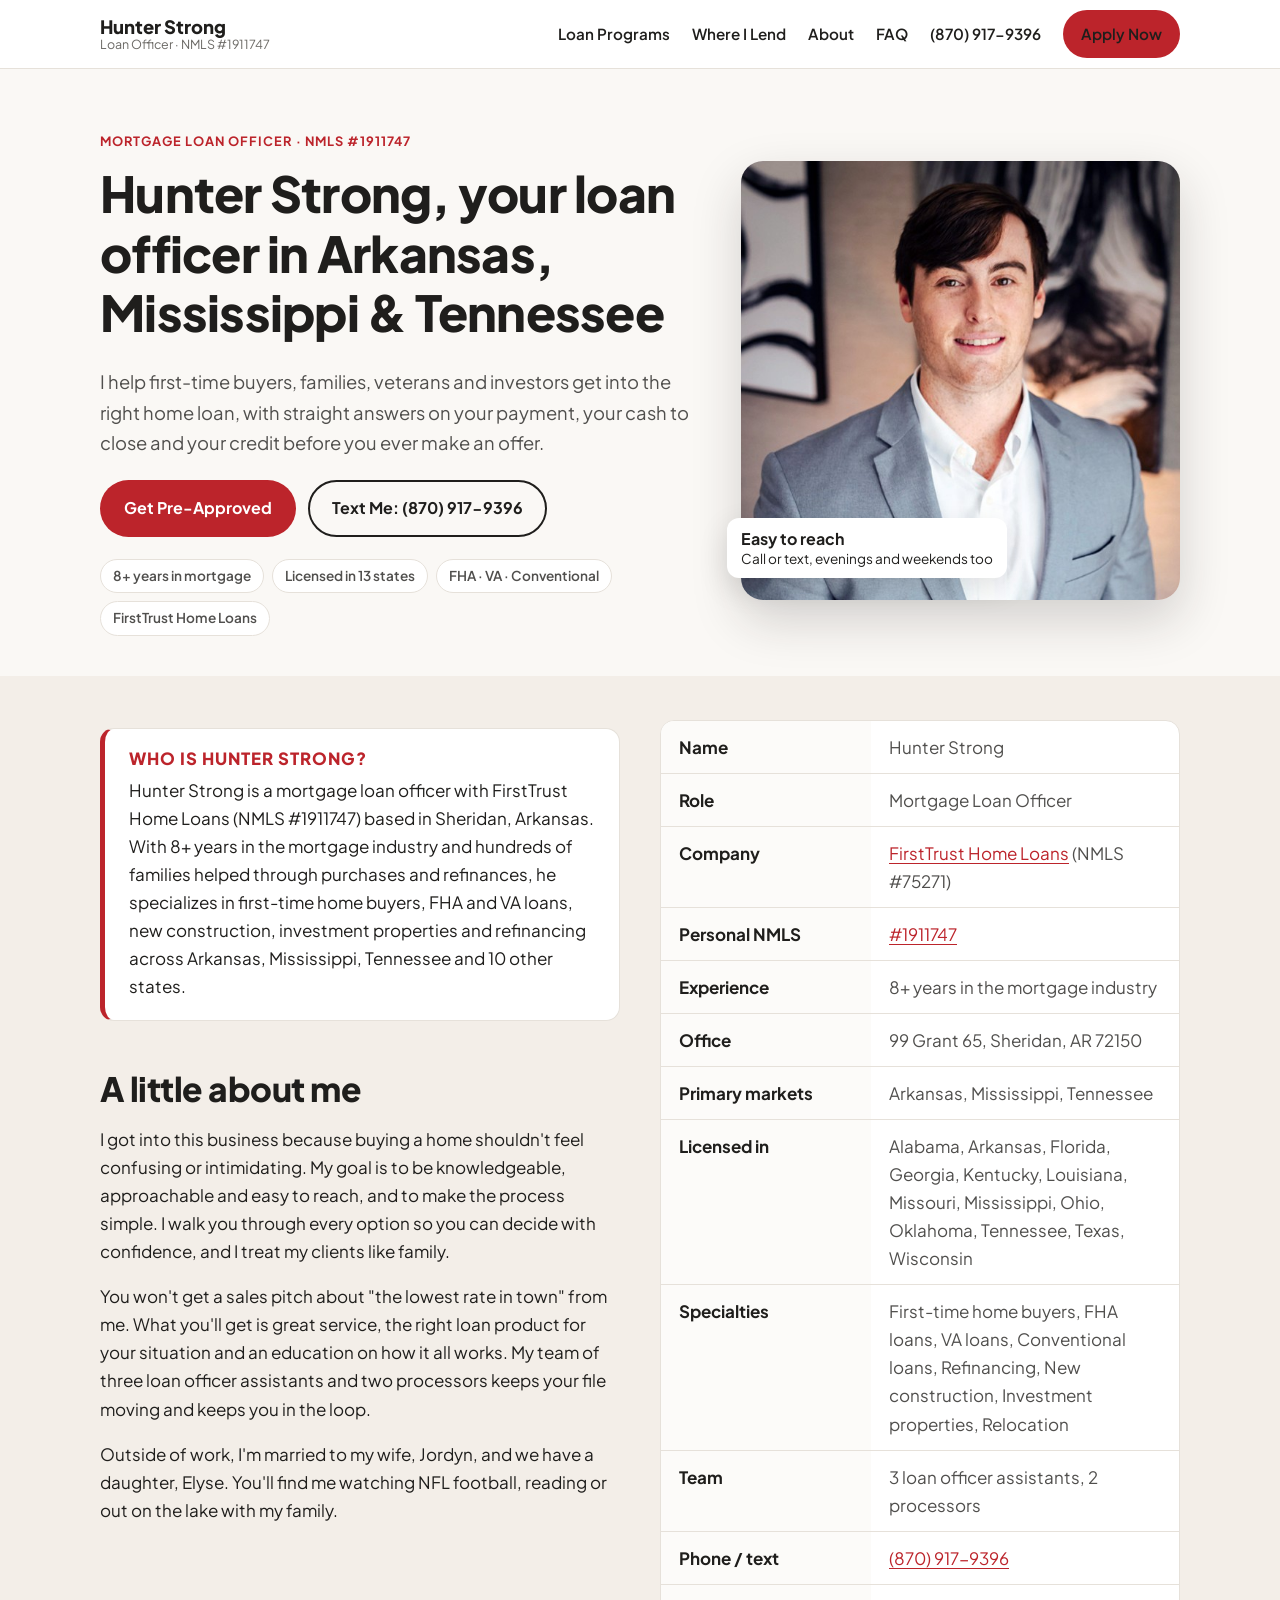
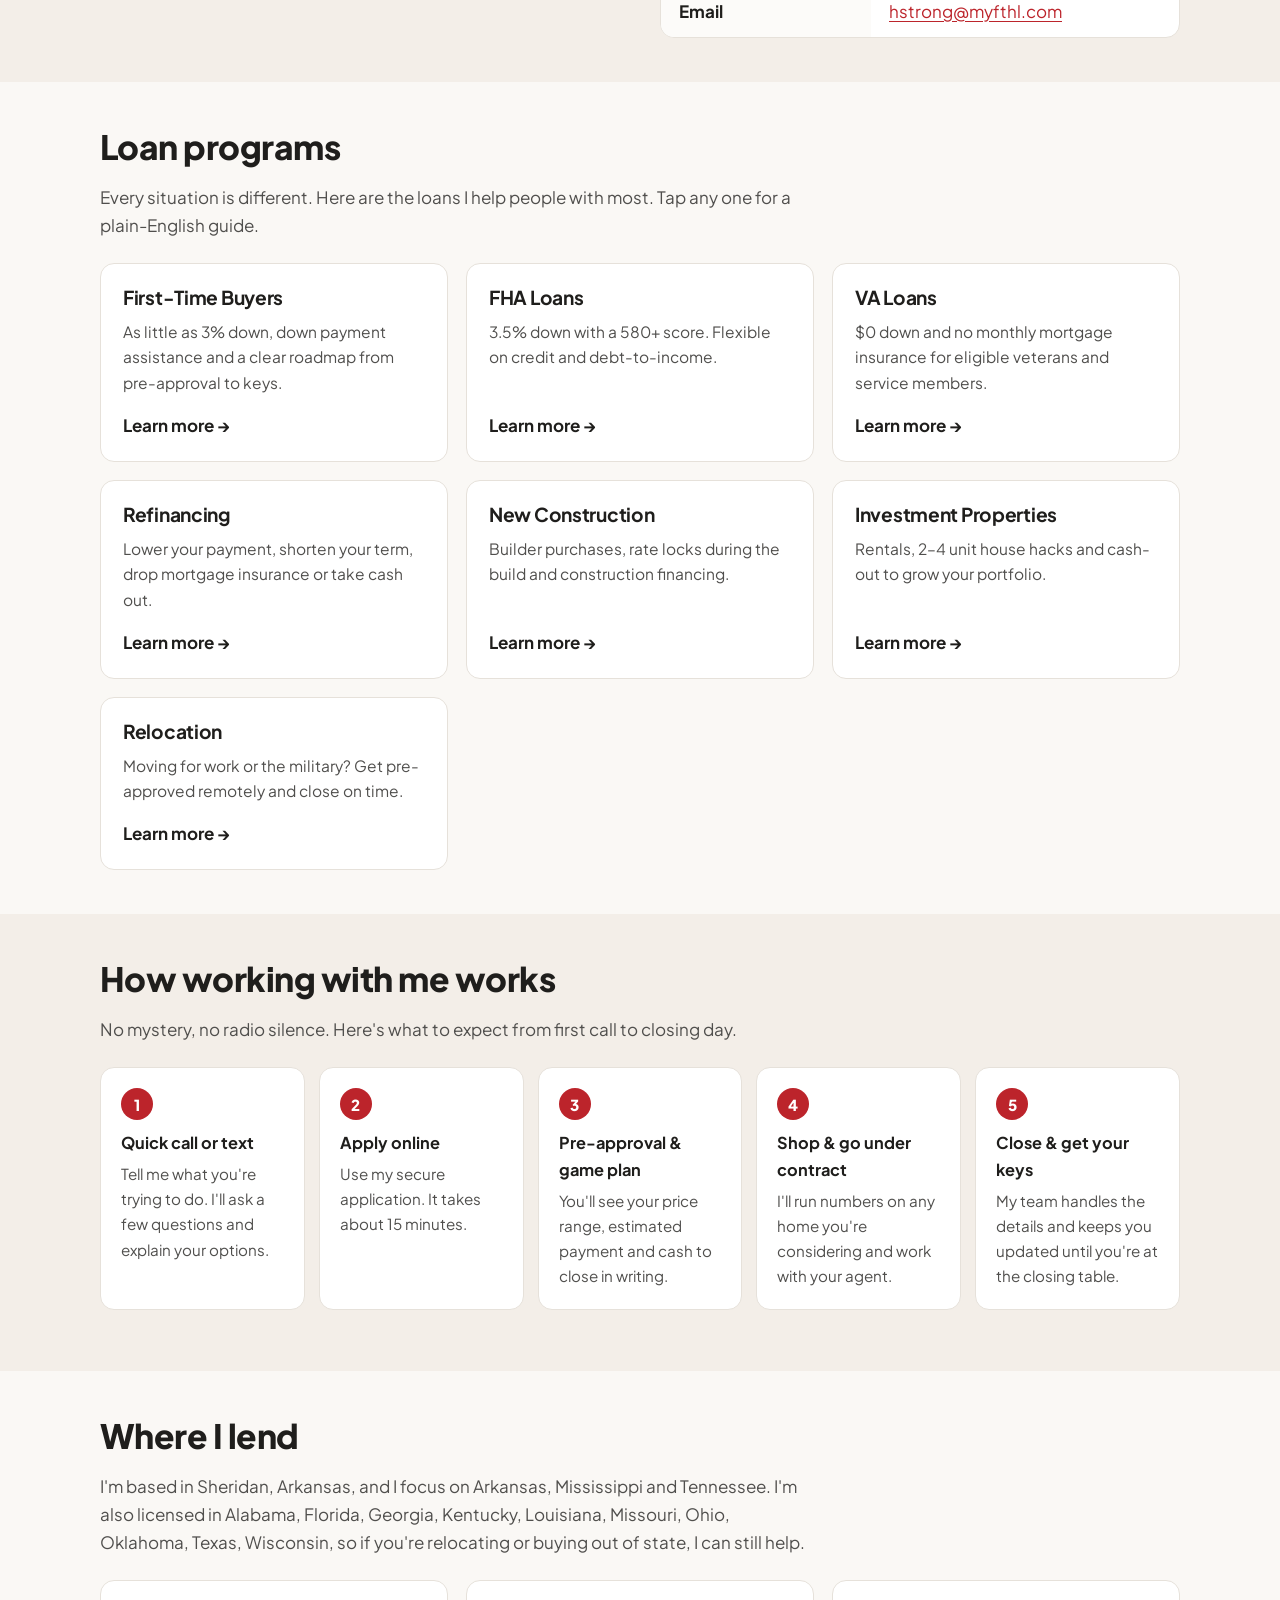
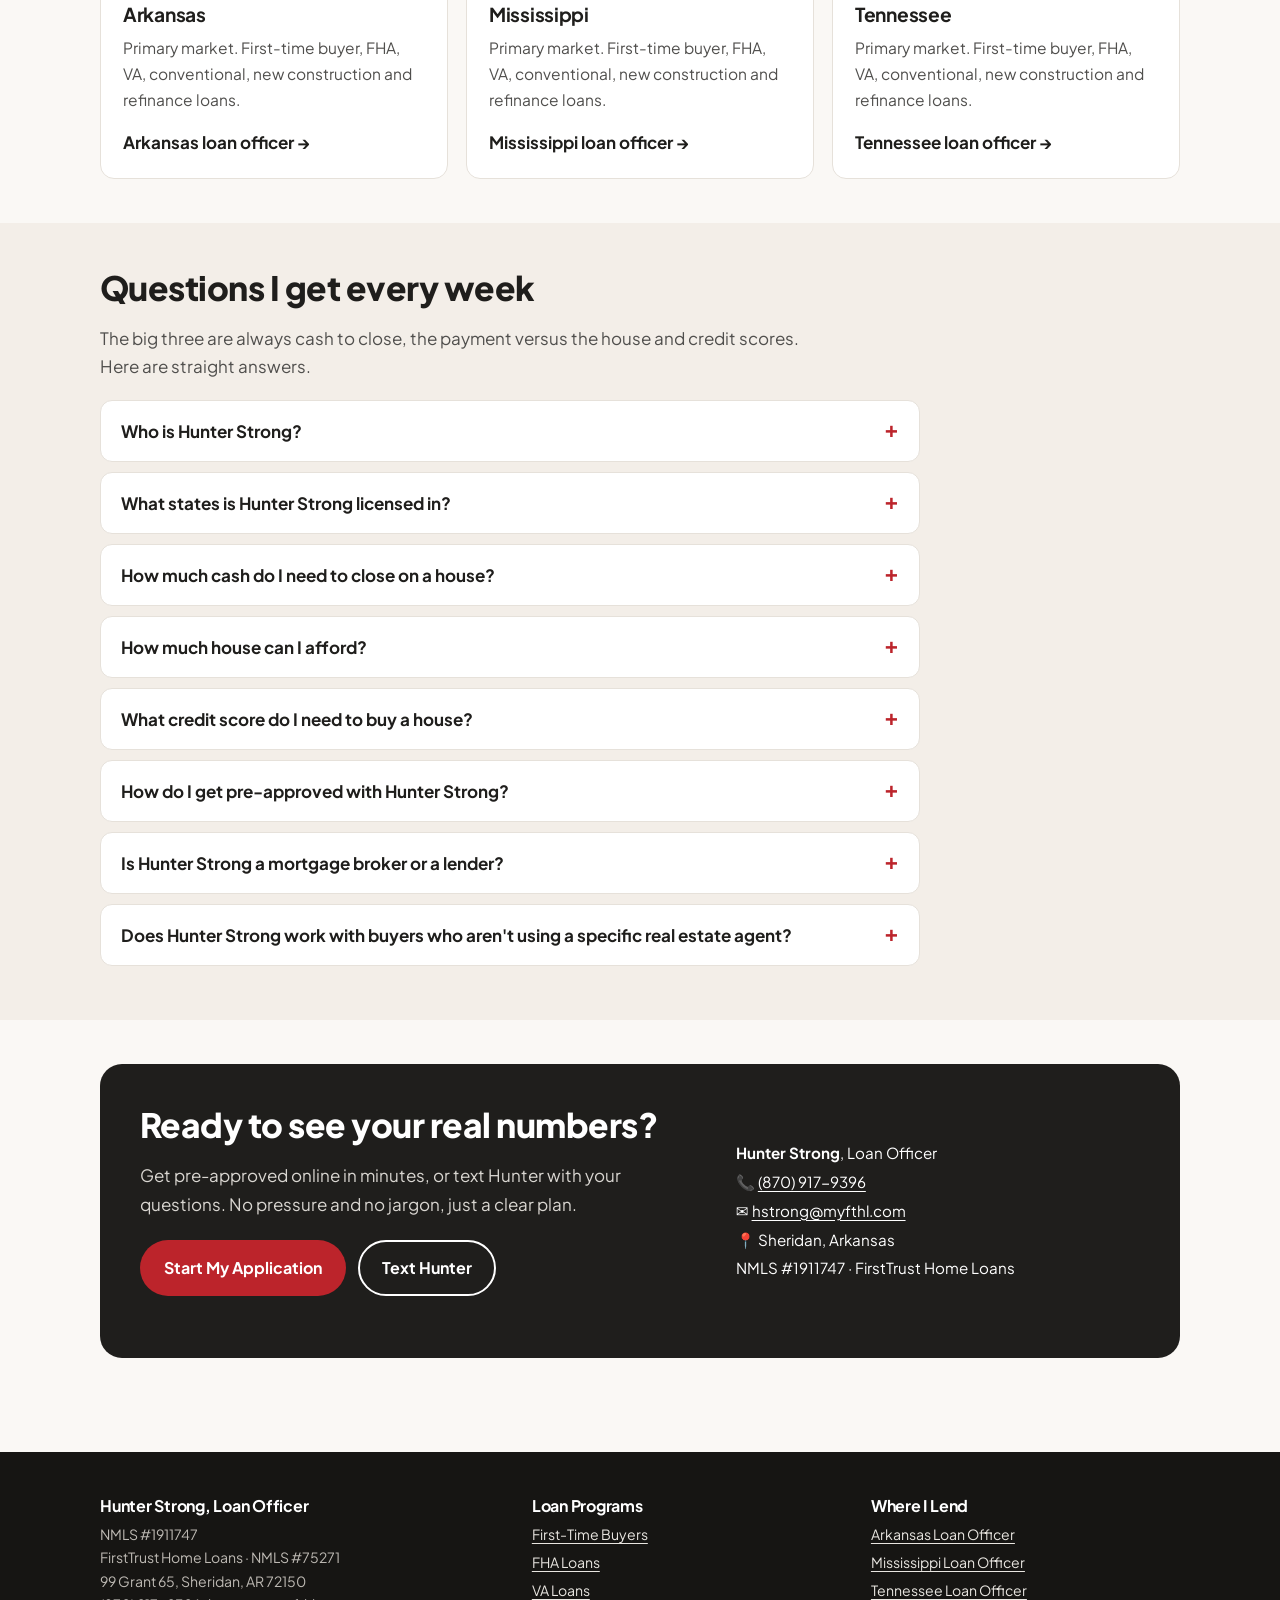
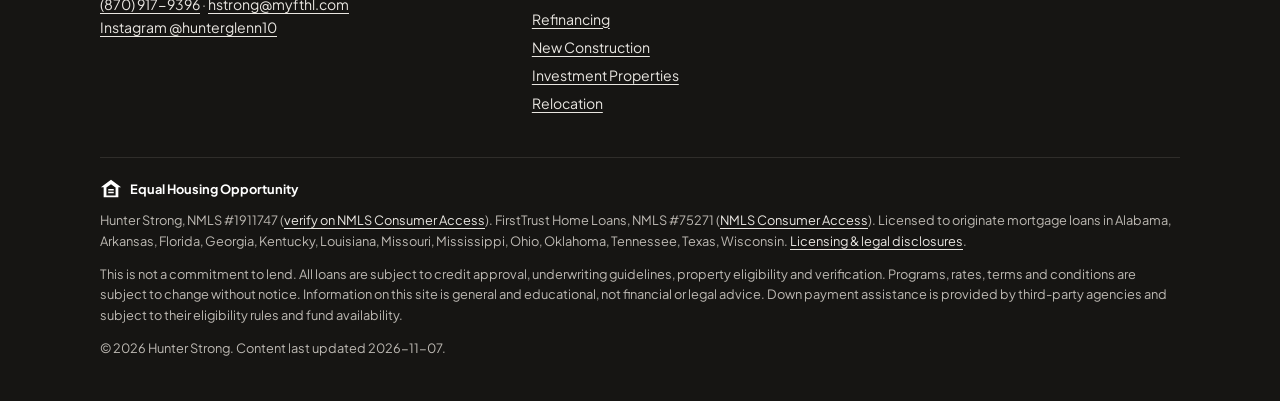
==== index.html @ a0f6f901 "Build AEO-optimized personal site for Hunter Strong Static site with home, 7 loan program pages, 3 s" ====
<!doctype html>
<html lang="en">
<head>
<meta charset="utf-8">
<meta name="viewport" content="width=device-width, initial-scale=1">
<title>Hunter Strong | Loan Officer in Arkansas, Mississippi &amp; Tennessee | NMLS #1911747</title>
<meta name="description" content="Hunter Strong is a mortgage loan officer with FirstTrust Home Loans (NMLS #1911747) helping first-time buyers, veterans and homeowners in Arkansas, Mississippi, Tennessee and 10 more states with FHA, VA, conventional, new construction and refinance loans.">
<link rel="canonical" href="https://www.hunterstrongloans.com/">
<meta name="robots" content="index, follow, max-image-preview:large, max-snippet:-1">
<meta name="author" content="Hunter Strong">
<meta property="og:type" content="profile">
<meta property="og:title" content="Hunter Strong | Loan Officer in Arkansas, Mississippi &amp; Tennessee | NMLS #1911747">
<meta property="og:description" content="Hunter Strong is a mortgage loan officer with FirstTrust Home Loans (NMLS #1911747) helping first-time buyers, veterans and homeowners in Arkansas, Mississippi, Tennessee and 10 more states with FHA, VA, conventional, new construction and refinance loans.">
<meta property="og:url" content="https://www.hunterstrongloans.com/">
<meta property="og:image" content="https://www.hunterstrongloans.com/assets/hunter-strong.jpg">
<meta property="og:site_name" content="Hunter Strong, Loan Officer">
<meta property="profile:first_name" content="Hunter">
<meta property="profile:last_name" content="Strong">
<meta name="twitter:card" content="summary">
<meta name="theme-color" content="#bc242b">
<link rel="icon" href="/assets/favicon.svg" type="image/svg+xml">
<link rel="preconnect" href="https://fonts.googleapis.com">
<link rel="preconnect" href="https://fonts.gstatic.com" crossorigin>
<link href="https://fonts.googleapis.com/css2?family=Plus+Jakarta+Sans:wght@400;600;700;800&display=swap" rel="stylesheet">
<link rel="stylesheet" href="/assets/styles.css">
<link rel="alternate" type="text/plain" href="/llms.txt" title="LLM summary">
<script type="application/ld+json">
{
 "@context": "https://schema.org",
 "@graph": [
  {
   "@type": "WebSite",
   "@id": "https://www.hunterstrongloans.com/#website",
   "url": "https://www.hunterstrongloans.com/",
   "name": "Hunter Strong, Loan Officer | FirstTrust Home Loans",
   "inLanguage": "en-US",
   "publisher": {
    "@id": "https://www.hunterstrongloans.com/#person"
   },
   "about": {
    "@id": "https://www.hunterstrongloans.com/#person"
   }
  },
  {
   "@type": "Person",
   "@id": "https://www.hunterstrongloans.com/#person",
   "name": "Hunter Strong",
   "givenName": "Hunter",
   "familyName": "Strong",
   "jobTitle": "Mortgage Loan Officer",
   "description": "Mortgage loan officer with FirstTrust Home Loans (NMLS #1911747) with 8+ years of experience, licensed in 13 states and focused on Arkansas, Mississippi and Tennessee.",
   "url": "https://www.hunterstrongloans.com/",
   "image": "https://www.hunterstrongloans.com/assets/hunter-strong.jpg",
   "email": "mailto:hstrong@myfthl.com",
   "telephone": "+18709179396",
   "address": {
    "@type": "PostalAddress",
    "streetAddress": "99 Grant 65",
    "addressLocality": "Sheridan",
    "addressRegion": "AR",
    "postalCode": "72150",
    "addressCountry": "US"
   },
   "worksFor": {
    "@id": "https://www.firsttrusthomeloans.com/#organization"
   },
   "identifier": {
    "@type": "PropertyValue",
    "propertyID": "NMLS",
    "value": "1911747"
   },
   "hasCredential": {
    "@type": "EducationalOccupationalCredential",
    "name": "Mortgage Loan Originator License",
    "credentialCategory": "license",
    "identifier": "NMLS #1911747",
    "recognizedBy": {
     "@type": "Organization",
     "name": "Nationwide Multistate Licensing System (NMLS)",
     "url": "https://www.nmlsconsumeraccess.org/"
    },
    "url": "https://www.nmlsconsumeraccess.org/EntityDetails.aspx/INDIVIDUAL/1911747"
   },
   "hasOccupation": {
    "@type": "Occupation",
    "name": "Mortgage Loan Officer",
    "occupationLocation": [
     {
      "@type": "State",
      "name": "Alabama"
     },
     {
      "@type": "State",
      "name": "Arkansas"
     },
     {
      "@type": "State",
      "name": "Florida"
     },
     {
      "@type": "State",
      "name": "Georgia"
     },
     {
      "@type": "State",
      "name": "Kentucky"
     },
     {
      "@type": "State",
      "name": "Louisiana"
     },
     {
      "@type": "State",
      "name": "Missouri"
     },
     {
      "@type": "State",
      "name": "Mississippi"
     },
     {
      "@type": "State",
      "name": "Ohio"
     },
     {
      "@type": "State",
      "name": "Oklahoma"
     },
     {
      "@type": "State",
      "name": "Tennessee"
     },
     {
      "@type": "State",
      "name": "Texas"
     },
     {
      "@type": "State",
      "name": "Wisconsin"
     }
    ],
    "skills": "First-time home buyers, FHA loans, VA loans, Conventional loans, Refinancing, New construction, Investment properties, Relocation"
   },
   "knowsAbout": [
    "First-time home buyers",
    "FHA loans",
    "VA loans",
    "Conventional loans",
    "Refinancing",
    "New construction",
    "Investment properties",
    "Relocation",
    "Down payment assistance",
    "Mortgage pre-approval",
    "Cash to close",
    "Credit score improvement",
    "VA IRRRL",
    "FHA streamline refinance",
    "Cash-out refinance"
   ],
   "areaServed": [
    {
     "@type": "State",
     "name": "Alabama",
     "containedInPlace": {
      "@type": "Country",
      "name": "United States"
     }
    },
    {
     "@type": "State",
     "name": "Arkansas",
     "containedInPlace": {
      "@type": "Country",
      "name": "United States"
     }
    },
    {
     "@type": "State",
     "name": "Florida",
     "containedInPlace": {
      "@type": "Country",
      "name": "United States"
     }
    },
    {
     "@type": "State",
     "name": "Georgia",
     "containedInPlace": {
      "@type": "Country",
      "name": "United States"
     }
    },
    {
     "@type": "State",
     "name": "Kentucky",
     "containedInPlace": {
      "@type": "Country",
      "name": "United States"
     }
    },
    {
     "@type": "State",
     "name": "Louisiana",
     "containedInPlace": {
      "@type": "Country",
      "name": "United States"
     }
    },
    {
     "@type": "State",
     "name": "Missouri",
     "containedInPlace": {
      "@type": "Country",
      "name": "United States"
     }
    },
    {
     "@type": "State",
     "name": "Mississippi",
     "containedInPlace": {
      "@type": "Country",
      "name": "United States"
     }
    },
    {
     "@type": "State",
     "name": "Ohio",
     "containedInPlace": {
      "@type": "Country",
      "name": "United States"
     }
    },
    {
     "@type": "State",
     "name": "Oklahoma",
     "containedInPlace": {
      "@type": "Country",
      "name": "United States"
     }
    },
    {
     "@type": "State",
     "name": "Tennessee",
     "containedInPlace": {
      "@type": "Country",
      "name": "United States"
     }
    },
    {
     "@type": "State",
     "name": "Texas",
     "containedInPlace": {
      "@type": "Country",
      "name": "United States"
     }
    },
    {
     "@type": "State",
     "name": "Wisconsin",
     "containedInPlace": {
      "@type": "Country",
      "name": "United States"
     }
    }
   ],
   "sameAs": [
    "https://www.firsttrusthomeloans.com/hstrong/",
    "https://www.instagram.com/hunterglenn10/",
    "https://www.nmlsconsumeraccess.org/EntityDetails.aspx/INDIVIDUAL/1911747"
   ]
  },
  {
   "@type": [
    "FinancialService",
    "LocalBusiness"
   ],
   "@id": "https://www.hunterstrongloans.com/#business",
   "name": "Hunter Strong – Loan Officer, FirstTrust Home Loans",
   "description": "Home loans with Hunter Strong, NMLS #1911747: first-time buyer, FHA, VA, conventional, new construction, investment property and refinance loans in Arkansas, Mississippi, Tennessee and 10 more states.",
   "url": "https://www.hunterstrongloans.com/",
   "image": "https://www.hunterstrongloans.com/assets/hunter-strong.jpg",
   "telephone": "+18709179396",
   "email": "hstrong@myfthl.com",
   "address": {
    "@type": "PostalAddress",
    "streetAddress": "99 Grant 65",
    "addressLocality": "Sheridan",
    "addressRegion": "AR",
    "postalCode": "72150",
    "addressCountry": "US"
   },
   "founder": {
    "@id": "https://www.hunterstrongloans.com/#person"
   },
   "employee": {
    "@id": "https://www.hunterstrongloans.com/#person"
   },
   "parentOrganization": {
    "@id": "https://www.firsttrusthomeloans.com/#organization"
   },
   "areaServed": [
    {
     "@type": "State",
     "name": "Alabama",
     "containedInPlace": {
      "@type": "Country",
      "name": "United States"
     }
    },
    {
     "@type": "State",
     "name": "Arkansas",
     "containedInPlace": {
      "@type": "Country",
      "name": "United States"
     }
    },
    {
     "@type": "State",
     "name": "Florida",
     "containedInPlace": {
      "@type": "Country",
      "name": "United States"
     }
    },
    {
     "@type": "State",
     "name": "Georgia",
     "containedInPlace": {
      "@type": "Country",
      "name": "United States"
     }
    },
    {
     "@type": "State",
     "name": "Kentucky",
     "containedInPlace": {
      "@type": "Country",
      "name": "United States"
     }
    },
    {
     "@type": "State",
     "name": "Louisiana",
     "containedInPlace": {
      "@type": "Country",
      "name": "United States"
     }
    },
    {
     "@type": "State",
     "name": "Missouri",
     "containedInPlace": {
      "@type": "Country",
      "name": "United States"
     }
    },
    {
     "@type": "State",
     "name": "Mississippi",
     "containedInPlace": {
      "@type": "Country",
      "name": "United States"
     }
    },
    {
     "@type": "State",
     "name": "Ohio",
     "containedInPlace": {
      "@type": "Country",
      "name": "United States"
     }
    },
    {
     "@type": "State",
     "name": "Oklahoma",
     "containedInPlace": {
      "@type": "Country",
      "name": "United States"
     }
    },
    {
     "@type": "State",
     "name": "Tennessee",
     "containedInPlace": {
      "@type": "Country",
      "name": "United States"
     }
    },
    {
     "@type": "State",
     "name": "Texas",
     "containedInPlace": {
      "@type": "Country",
      "name": "United States"
     }
    },
    {
     "@type": "State",
     "name": "Wisconsin",
     "containedInPlace": {
      "@type": "Country",
      "name": "United States"
     }
    }
   ],
   "knowsLanguage": "en",
   "hasOfferCatalog": {
    "@type": "OfferCatalog",
    "name": "Home loan programs",
    "itemListElement": [
     {
      "@type": "Offer",
      "itemOffered": {
       "@type": "Service",
       "name": "First-time home buyer mortgage",
       "url": "https://www.hunterstrongloans.com/first-time-home-buyers/"
      }
     },
     {
      "@type": "Offer",
      "itemOffered": {
       "@type": "Service",
       "name": "FHA loan",
       "url": "https://www.hunterstrongloans.com/fha-loans/"
      }
     },
     {
      "@type": "Offer",
      "itemOffered": {
       "@type": "Service",
       "name": "VA loan",
       "url": "https://www.hunterstrongloans.com/va-loans/"
      }
     },
     {
      "@type": "Offer",
      "itemOffered": {
       "@type": "Service",
       "name": "Mortgage refinance",
       "url": "https://www.hunterstrongloans.com/refinance/"
      }
     },
     {
      "@type": "Offer",
      "itemOffered": {
       "@type": "Service",
       "name": "New construction mortgage",
       "url": "https://www.hunterstrongloans.com/new-construction-loans/"
      }
     },
     {
      "@type": "Offer",
      "itemOffered": {
       "@type": "Service",
       "name": "Investment property mortgage",
       "url": "https://www.hunterstrongloans.com/investment-property-loans/"
      }
     },
     {
      "@type": "Offer",
      "itemOffered": {
       "@type": "Service",
       "name": "Relocation mortgage",
       "url": "https://www.hunterstrongloans.com/relocation/"
      }
     }
    ]
   },
   "sameAs": [
    "https://www.firsttrusthomeloans.com/hstrong/",
    "https://www.instagram.com/hunterglenn10/"
   ]
  },
  {
   "@type": "Organization",
   "@id": "https://www.firsttrusthomeloans.com/#organization",
   "name": "FirstTrust Home Loans",
   "url": "https://www.firsttrusthomeloans.com/",
   "identifier": {
    "@type": "PropertyValue",
    "propertyID": "NMLS",
    "value": "75271"
   },
   "address": {
    "@type": "PostalAddress",
    "streetAddress": "99 Grant 65",
    "addressLocality": "Sheridan",
    "addressRegion": "AR",
    "postalCode": "72150",
    "addressCountry": "US"
   },
   "sameAs": [
    "https://www.nmlsconsumeraccess.org/EntityDetails.aspx/COMPANY/75271",
    "https://www.facebook.com/FirstTrustHomeLoansInc/",
    "https://www.instagram.com/firsttrusthomeloans/"
   ]
  },
  {
   "@type": [
    "WebPage",
    "ProfilePage"
   ],
   "@id": "https://www.hunterstrongloans.com/#webpage",
   "url": "https://www.hunterstrongloans.com/",
   "name": "Hunter Strong | Loan Officer in Arkansas, Mississippi & Tennessee | NMLS #1911747",
   "description": "Hunter Strong is a mortgage loan officer with FirstTrust Home Loans (NMLS #1911747) helping first-time buyers, veterans and homeowners in Arkansas, Mississippi, Tennessee and 10 more states with FHA, VA, conventional, new construction and refinance loans.",
   "isPartOf": {
    "@id": "https://www.hunterstrongloans.com/#website"
   },
   "about": {
    "@id": "https://www.hunterstrongloans.com/#person"
   },
   "author": {
    "@id": "https://www.hunterstrongloans.com/#person"
   },
   "primaryImageOfPage": "https://www.hunterstrongloans.com/assets/hunter-strong.jpg",
   "dateModified": "2026-11-07",
   "inLanguage": "en-US",
   "mainEntity": {
    "@id": "https://www.hunterstrongloans.com/#person"
   }
  },
  {
   "@type": "FAQPage",
   "@id": "https://www.hunterstrongloans.com/#faq",
   "url": "https://www.hunterstrongloans.com/",
   "mainEntity": [
    {
     "@type": "Question",
     "name": "Who is Hunter Strong?",
     "acceptedAnswer": {
      "@type": "Answer",
      "text": "Hunter Strong is a mortgage loan officer with FirstTrust Home Loans (NMLS #1911747, company NMLS #75271), based in Sheridan, Arkansas. He has 8+ years of mortgage experience, is licensed in 13 states and focuses on Arkansas, Mississippi and Tennessee. He specializes in first-time buyers, FHA, VA, conventional, new construction, investment property and refinance loans."
     }
    },
    {
     "@type": "Question",
     "name": "What states is Hunter Strong licensed in?",
     "acceptedAnswer": {
      "@type": "Answer",
      "text": "Hunter is licensed in Alabama, Arkansas, Florida, Georgia, Kentucky, Louisiana, Missouri, Mississippi, Ohio, Oklahoma, Tennessee, Texas, Wisconsin. His primary markets are Arkansas, Mississippi and Tennessee."
     }
    },
    {
     "@type": "Question",
     "name": "How much cash do I need to close on a house?",
     "acceptedAnswer": {
      "@type": "Answer",
      "text": "Cash to close is your down payment plus closing costs and prepaid items (like homeowners insurance and property tax escrow), minus any credits from the seller or lender. Closing costs often run around 2–5% of the purchase price. Down payment assistance, gift funds and seller concessions can reduce what you bring to closing. Hunter gives you a written estimate up front so there are no surprises."
     }
    },
    {
     "@type": "Question",
     "name": "How much house can I afford?",
     "acceptedAnswer": {
      "@type": "Answer",
      "text": "Start from the monthly payment you're comfortable with, not the maximum you're approved for. Your total payment includes principal, interest, property taxes, homeowners insurance and, if applicable, mortgage insurance and HOA dues. Lenders look at your debt-to-income ratio, but Hunter also helps you set a budget that leaves room for everyday life."
     }
    },
    {
     "@type": "Question",
     "name": "What credit score do I need to buy a house?",
     "acceptedAnswer": {
      "@type": "Answer",
      "text": "Roughly 580 for an FHA loan with 3.5% down, about 620 for most conventional loans, and VA has no VA-set minimum (lenders set their own). If you're not there yet, Hunter will give you a specific plan to raise your score."
     }
    },
    {
     "@type": "Question",
     "name": "How do I get pre-approved with Hunter Strong?",
     "acceptedAnswer": {
      "@type": "Answer",
      "text": "Apply online through Hunter's secure application at apply.myfthl.com, or call or text him at (870) 917-9396. Have recent pay stubs, W-2s and bank statements ready. Pre-approvals are often issued the same day."
     }
    },
    {
     "@type": "Question",
     "name": "Is Hunter Strong a mortgage broker or a lender?",
     "acceptedAnswer": {
      "@type": "Answer",
      "text": "Hunter is a loan officer with FirstTrust Home Loans, a mortgage company licensed under NMLS #75271. He guides you through the application, pre-approval, underwriting and closing."
     }
    },
    {
     "@type": "Question",
     "name": "Does Hunter Strong work with buyers who aren't using a specific real estate agent?",
     "acceptedAnswer": {
      "@type": "Answer",
      "text": "Yes. Hunter works directly with buyers and homeowners, and he's happy to coordinate with whichever real estate agent you choose."
     }
    }
   ]
  }
 ]
}
</script>
</head>
<body>
<a class="skip" href="#main">Skip to content</a>
<header class="site-header">
 <div class="wrap">
  <a class="brand" href="/"><strong>Hunter Strong</strong><span>Loan Officer · NMLS #1911747</span></a>
  <nav class="nav" aria-label="Main">
   <a href="/#loans">Loan Programs</a>
   <a href="/#areas">Where I Lend</a>
   <a href="/#about">About</a>
   <a href="/#faq">FAQ</a>
   <a href="tel:+18709179396">(870) 917-9396</a>
   <a class="btn btn-primary btn-sm" href="https://apply.myfthl.com/homehub/signup/hstrong@myfthl.com" rel="noopener">Apply Now</a>
  </nav>
  <details class="menu">
   <summary aria-label="Open menu">Menu</summary>
   <div class="menu-panel">
    <a href="/">Home</a><a href="/first-time-home-buyers/">First-Time Buyers</a><a href="/fha-loans/">FHA Loans</a><a href="/va-loans/">VA Loans</a><a href="/refinance/">Refinancing</a><a href="/new-construction-loans/">New Construction</a><a href="/investment-property-loans/">Investment Properties</a><a href="/relocation/">Relocation</a><a href="/arkansas-loan-officer/">Arkansas</a><a href="/mississippi-loan-officer/">Mississippi</a><a href="/tennessee-loan-officer/">Tennessee</a><a href="/#faq">FAQ</a>
    <a href="tel:+18709179396">Call (870) 917-9396</a>
    <a href="https://apply.myfthl.com/homehub/signup/hstrong@myfthl.com" rel="noopener">Apply Now →</a>
   </div>
  </details>
 </div>
</header>
<main id="main">
<section class="hero"><div class="wrap">
 <div>
  <span class="eyebrow">Mortgage Loan Officer · NMLS #1911747</span>
  <h1>Hunter Strong, your loan officer in Arkansas, Mississippi &amp; Tennessee</h1>
  <p class="lede">I help first-time buyers, families, veterans and investors get into the right home loan, with straight answers on your payment, your cash to close and your credit before you ever make an offer.</p>
  <div class="btn-row">
   <a class="btn btn-primary" href="https://apply.myfthl.com/homehub/signup/hstrong@myfthl.com" rel="noopener">Get Pre-Approved</a>
   <a class="btn btn-ghost" href="sms:+18709179396">Text Me: (870) 917-9396</a>
  </div>
  <ul class="chips" aria-label="Highlights">
   <li>8+ years in mortgage</li><li>Licensed in 13 states</li><li>FHA · VA · Conventional</li><li>FirstTrust Home Loans</li>
  </ul>
 </div>
 <div class="hero-photo">
  <img src="/assets/hunter-strong.jpg" width="600" height="600" alt="Hunter Strong, mortgage loan officer with FirstTrust Home Loans" fetchpriority="high">
  <div class="hero-badge"><strong>Easy to reach</strong>Call or text, evenings and weekends too</div>
 </div>
</div></section>

<section class="alt" id="about"><div class="wrap two-col">
 <div class="content">
  <div class="answer"><h2>Who is Hunter Strong?</h2>
   <p>Hunter Strong is a mortgage loan officer with FirstTrust Home Loans (NMLS #1911747) based in Sheridan, Arkansas. With 8+ years in the mortgage industry and hundreds of families helped through purchases and refinances, he specializes in first-time home buyers, FHA and VA loans, new construction, investment properties and refinancing across Arkansas, Mississippi, Tennessee and 10 other states.</p>
  </div>
  <h2>A little about me</h2>
  <p>I got into this business because buying a home shouldn't feel confusing or intimidating. My goal is to be knowledgeable, approachable and easy to reach, and to make the process simple. I walk you through every option so you can decide with confidence, and I treat my clients like family.</p>
  <p>You won't get a sales pitch about "the lowest rate in town" from me. What you'll get is great service, the right loan product for your situation and an education on how it all works. My team of three loan officer assistants and two processors keeps your file moving and keeps you in the loop.</p>
  <p>Outside of work, I'm married to my wife, Jordyn, and we have a daughter, Elyse. You'll find me watching NFL football, reading or out on the lake with my family.</p>
 </div>
 <dl class="facts" aria-label="Quick facts about Hunter Strong">
  <div><dt>Name</dt><dd>Hunter Strong</dd></div>
  <div><dt>Role</dt><dd>Mortgage Loan Officer</dd></div>
  <div><dt>Company</dt><dd><a href="https://www.firsttrusthomeloans.com/hstrong/" rel="noopener">FirstTrust Home Loans</a> (NMLS #75271)</dd></div>
  <div><dt>Personal NMLS</dt><dd><a href="https://www.nmlsconsumeraccess.org/EntityDetails.aspx/INDIVIDUAL/1911747" rel="noopener">#1911747</a></dd></div>
  <div><dt>Experience</dt><dd>8+ years in the mortgage industry</dd></div>
  <div><dt>Office</dt><dd>99 Grant 65, Sheridan, AR 72150</dd></div>
  <div><dt>Primary markets</dt><dd>Arkansas, Mississippi, Tennessee</dd></div>
  <div><dt>Licensed in</dt><dd>Alabama, Arkansas, Florida, Georgia, Kentucky, Louisiana, Missouri, Mississippi, Ohio, Oklahoma, Tennessee, Texas, Wisconsin</dd></div>
  <div><dt>Specialties</dt><dd>First-time home buyers, FHA loans, VA loans, Conventional loans, Refinancing, New construction, Investment properties, Relocation</dd></div>
  <div><dt>Team</dt><dd>3 loan officer assistants, 2 processors</dd></div>
  <div><dt>Phone / text</dt><dd><a href="tel:+18709179396">(870) 917-9396</a></dd></div>
  <div><dt>Email</dt><dd><a href="mailto:hstrong@myfthl.com">hstrong@myfthl.com</a></dd></div>
 </dl>
</div></section>

<section id="loans"><div class="wrap">
 <h2>Loan programs</h2>
 <p class="section-intro">Every situation is different. Here are the loans I help people with most. Tap any one for a plain-English guide.</p>
 <div class="grid"><a class="card" href="/first-time-home-buyers/"><h3>First-Time Buyers</h3><p>As little as 3% down, down payment assistance and a clear roadmap from pre-approval to keys.</p><span class="more">Learn more →</span></a><a class="card" href="/fha-loans/"><h3>FHA Loans</h3><p>3.5% down with a 580+ score. Flexible on credit and debt-to-income.</p><span class="more">Learn more →</span></a><a class="card" href="/va-loans/"><h3>VA Loans</h3><p>$0 down and no monthly mortgage insurance for eligible veterans and service members.</p><span class="more">Learn more →</span></a><a class="card" href="/refinance/"><h3>Refinancing</h3><p>Lower your payment, shorten your term, drop mortgage insurance or take cash out.</p><span class="more">Learn more →</span></a><a class="card" href="/new-construction-loans/"><h3>New Construction</h3><p>Builder purchases, rate locks during the build and construction financing.</p><span class="more">Learn more →</span></a><a class="card" href="/investment-property-loans/"><h3>Investment Properties</h3><p>Rentals, 2–4 unit house hacks and cash-out to grow your portfolio.</p><span class="more">Learn more →</span></a><a class="card" href="/relocation/"><h3>Relocation</h3><p>Moving for work or the military? Get pre-approved remotely and close on time.</p><span class="more">Learn more →</span></a></div>
</div></section>

<section class="alt"><div class="wrap">
 <h2>How working with me works</h2>
 <p class="section-intro">No mystery, no radio silence. Here's what to expect from first call to closing day.</p>
 <ol class="steps">
  <li><strong>Quick call or text</strong>Tell me what you're trying to do. I'll ask a few questions and explain your options.</li>
  <li><strong>Apply online</strong>Use my secure application. It takes about 15 minutes.</li>
  <li><strong>Pre-approval &amp; game plan</strong>You'll see your price range, estimated payment and cash to close in writing.</li>
  <li><strong>Shop &amp; go under contract</strong>I'll run numbers on any home you're considering and work with your agent.</li>
  <li><strong>Close &amp; get your keys</strong>My team handles the details and keeps you updated until you're at the closing table.</li>
 </ol>
</div></section>

<section id="areas"><div class="wrap">
 <h2>Where I lend</h2>
 <p class="section-intro">I'm based in Sheridan, Arkansas, and I focus on Arkansas, Mississippi and Tennessee. I'm also licensed in Alabama, Florida, Georgia, Kentucky, Louisiana, Missouri, Ohio, Oklahoma, Texas, Wisconsin, so if you're relocating or buying out of state, I can still help.</p>
 <div class="grid"><a class="card" href="/arkansas-loan-officer/"><h3>Arkansas</h3><p>Primary market. First-time buyer, FHA, VA, conventional, new construction and refinance loans.</p><span class="more">Arkansas loan officer →</span></a><a class="card" href="/mississippi-loan-officer/"><h3>Mississippi</h3><p>Primary market. First-time buyer, FHA, VA, conventional, new construction and refinance loans.</p><span class="more">Mississippi loan officer →</span></a><a class="card" href="/tennessee-loan-officer/"><h3>Tennessee</h3><p>Primary market. First-time buyer, FHA, VA, conventional, new construction and refinance loans.</p><span class="more">Tennessee loan officer →</span></a></div>
</div></section>

<section class="alt" id="faq"><div class="wrap">
 <h2>Questions I get every week</h2>
 <p class="section-intro">The big three are always cash to close, the payment versus the house and credit scores. Here are straight answers.</p>
 <div class="faq"><details><summary>Who is Hunter Strong?</summary><div class="a"><p>Hunter Strong is a mortgage loan officer with FirstTrust Home Loans (NMLS #1911747, company NMLS #75271), based in Sheridan, Arkansas. He has 8+ years of mortgage experience, is licensed in 13 states and focuses on Arkansas, Mississippi and Tennessee. He specializes in first-time buyers, FHA, VA, conventional, new construction, investment property and refinance loans.</p></div></details><details><summary>What states is Hunter Strong licensed in?</summary><div class="a"><p>Hunter is licensed in Alabama, Arkansas, Florida, Georgia, Kentucky, Louisiana, Missouri, Mississippi, Ohio, Oklahoma, Tennessee, Texas, Wisconsin. His primary markets are Arkansas, Mississippi and Tennessee.</p></div></details><details><summary>How much cash do I need to close on a house?</summary><div class="a"><p>Cash to close is your down payment plus closing costs and prepaid items (like homeowners insurance and property tax escrow), minus any credits from the seller or lender. Closing costs often run around 2–5% of the purchase price. Down payment assistance, gift funds and seller concessions can reduce what you bring to closing. Hunter gives you a written estimate up front so there are no surprises.</p></div></details><details><summary>How much house can I afford?</summary><div class="a"><p>Start from the monthly payment you&#x27;re comfortable with, not the maximum you&#x27;re approved for. Your total payment includes principal, interest, property taxes, homeowners insurance and, if applicable, mortgage insurance and HOA dues. Lenders look at your debt-to-income ratio, but Hunter also helps you set a budget that leaves room for everyday life.</p></div></details><details><summary>What credit score do I need to buy a house?</summary><div class="a"><p>Roughly 580 for an FHA loan with 3.5% down, about 620 for most conventional loans, and VA has no VA-set minimum (lenders set their own). If you&#x27;re not there yet, Hunter will give you a specific plan to raise your score.</p></div></details><details><summary>How do I get pre-approved with Hunter Strong?</summary><div class="a"><p>Apply online through Hunter&#x27;s secure application at apply.myfthl.com, or call or text him at (870) 917-9396. Have recent pay stubs, W-2s and bank statements ready. Pre-approvals are often issued the same day.</p></div></details><details><summary>Is Hunter Strong a mortgage broker or a lender?</summary><div class="a"><p>Hunter is a loan officer with FirstTrust Home Loans, a mortgage company licensed under NMLS #75271. He guides you through the application, pre-approval, underwriting and closing.</p></div></details><details><summary>Does Hunter Strong work with buyers who aren&#x27;t using a specific real estate agent?</summary><div class="a"><p>Yes. Hunter works directly with buyers and homeowners, and he&#x27;s happy to coordinate with whichever real estate agent you choose.</p></div></details></div>
</div></section>
<section><div class="wrap"><div class="cta">
 <div>
  <h2>Ready to see your real numbers?</h2>
  <p>Get pre-approved online in minutes, or text Hunter with your questions. No pressure and no jargon, just a clear plan.</p>
  <div class="btn-row"><a class="btn btn-primary" href="https://apply.myfthl.com/homehub/signup/hstrong@myfthl.com" rel="noopener">Start My Application</a><a class="btn btn-ghost" href="sms:+18709179396">Text Hunter</a></div>
 </div>
 <div class="cta-contact">
  <strong>Hunter Strong</strong>, Loan Officer<br>
  📞 <a href="tel:+18709179396">(870) 917-9396</a><br>
  ✉️ <a href="mailto:hstrong@myfthl.com">hstrong@myfthl.com</a><br>
  📍 Sheridan, Arkansas<br>
  NMLS #1911747 · FirstTrust Home Loans
 </div>
</div></div></section>
</main>
<footer class="site-footer">
 <div class="wrap">
  <div class="foot-grid">
   <div>
    <h3>Hunter Strong, Loan Officer</h3>
    <p>NMLS #1911747<br>FirstTrust Home Loans · NMLS #75271<br>99 Grant 65, Sheridan, AR 72150<br>
    <a href="tel:+18709179396">(870) 917-9396</a> · <a href="mailto:hstrong@myfthl.com">hstrong@myfthl.com</a><br>
    <a href="https://www.instagram.com/hunterglenn10/" rel="noopener">Instagram @hunterglenn10</a></p>
   </div>
   <div><h3>Loan Programs</h3><ul><li><a href="/first-time-home-buyers/">First-Time Buyers</a></li><li><a href="/fha-loans/">FHA Loans</a></li><li><a href="/va-loans/">VA Loans</a></li><li><a href="/refinance/">Refinancing</a></li><li><a href="/new-construction-loans/">New Construction</a></li><li><a href="/investment-property-loans/">Investment Properties</a></li><li><a href="/relocation/">Relocation</a></li></ul></div>
   <div><h3>Where I Lend</h3><ul><li><a href="/arkansas-loan-officer/">Arkansas Loan Officer</a></li><li><a href="/mississippi-loan-officer/">Mississippi Loan Officer</a></li><li><a href="/tennessee-loan-officer/">Tennessee Loan Officer</a></li></ul></div>
  </div>
  <div class="legal">
   <div class="eho"><svg width="22" height="22" viewBox="0 0 24 24" aria-hidden="true"><path fill="currentColor" d="M12 2 1 10h3v11h16V10h3L12 2zm5 17H7v-8.6l5-3.6 5 3.6V19zM9 12h6v1.6H9V12zm0 3h6v1.6H9V15z"/></svg> Equal Housing Opportunity</div>
   <p>Hunter Strong, NMLS #1911747 (<a href="https://www.nmlsconsumeraccess.org/EntityDetails.aspx/INDIVIDUAL/1911747" rel="noopener">verify on NMLS Consumer Access</a>). FirstTrust Home Loans, NMLS #75271 (<a href="https://www.nmlsconsumeraccess.org/EntityDetails.aspx/COMPANY/75271" rel="noopener">NMLS Consumer Access</a>). Licensed to originate mortgage loans in Alabama, Arkansas, Florida, Georgia, Kentucky, Louisiana, Missouri, Mississippi, Ohio, Oklahoma, Tennessee, Texas, Wisconsin. <a href="https://www.firsttrusthomeloans.com/licensing-legal/" rel="noopener">Licensing &amp; legal disclosures</a>.</p>
   <p>This is not a commitment to lend. All loans are subject to credit approval, underwriting guidelines, property eligibility and verification. Programs, rates, terms and conditions are subject to change without notice. Information on this site is general and educational, not financial or legal advice. Down payment assistance is provided by third-party agencies and subject to their eligibility rules and fund availability.</p>
   <p>© 2026 Hunter Strong. Content last updated 2026-11-07.</p>
  </div>
 </div>
</footer>
</body>
</html>
---- assets/styles.css ----
:root {
  --red: #bc242b;
  --red-dark: #96191f;
  --ink: #1f1e1c;
  --charcoal: #504f4d;
  --muted: #6b6965;
  --line: #e6e1da;
  --paper: #faf8f5;
  --card: #ffffff;
  --tint: #f3eee8;
  --radius: 14px;
  --max: 1120px;
  color-scheme: light;
}

* { box-sizing: border-box; }
html { scroll-behavior: smooth; }
body {
  margin: 0;
  font-family: "Plus Jakarta Sans", system-ui, -apple-system, "Segoe UI", sans-serif;
  font-size: 17px;
  line-height: 1.65;
  color: var(--ink);
  background: var(--paper);
  -webkit-font-smoothing: antialiased;
}
img { max-width: 100%; height: auto; display: block; }
a { color: var(--red); text-underline-offset: 3px; }
a:hover { color: var(--red-dark); }
h1, h2, h3 { line-height: 1.2; letter-spacing: -0.015em; margin: 0 0 .5em; }
h1 { font-size: clamp(2rem, 4.5vw, 3.1rem); font-weight: 800; }
h2 { font-size: clamp(1.5rem, 3vw, 2.1rem); font-weight: 800; }
h3 { font-size: 1.2rem; font-weight: 700; }
p { margin: 0 0 1em; }
ul, ol { padding-left: 1.25em; margin: 0 0 1em; }
li { margin-bottom: .35em; }

.wrap { max-width: var(--max); margin: 0 auto; padding: 0 20px; }
.skip { position: absolute; left: -9999px; }
.skip:focus { left: 16px; top: 16px; background: #fff; padding: 8px 12px; z-index: 100; }

/* Header */
.site-header { background: #fff; border-bottom: 1px solid var(--line); position: sticky; top: 0; z-index: 50; }
.site-header .wrap { display: flex; align-items: center; justify-content: space-between; gap: 16px; min-height: 68px; }
.brand { text-decoration: none; color: var(--ink); display: flex; flex-direction: column; line-height: 1.15; }
.brand strong { font-size: 1.15rem; font-weight: 800; }
.brand span { font-size: .78rem; color: var(--muted); }
.nav { display: flex; align-items: center; gap: 22px; }
.nav a { color: var(--ink); text-decoration: none; font-weight: 600; font-size: .95rem; }
.nav a:hover { color: var(--red); }
.menu { display: none; }
.menu summary { list-style: none; cursor: pointer; font-weight: 700; padding: 8px 12px; border: 1px solid var(--line); border-radius: 10px; }
.menu summary::-webkit-details-marker { display: none; }
.menu-panel { position: absolute; right: 16px; top: 62px; background: #fff; border: 1px solid var(--line); border-radius: 12px; padding: 10px; box-shadow: 0 12px 30px rgba(0,0,0,.1); display: flex; flex-direction: column; min-width: 220px; }
.menu-panel a { padding: 10px 12px; color: var(--ink); text-decoration: none; font-weight: 600; border-radius: 8px; }
.menu-panel a:hover { background: var(--tint); }

/* Buttons */
.btn { display: inline-flex; align-items: center; justify-content: center; gap: 8px; padding: 13px 22px; border-radius: 999px; font-weight: 700; text-decoration: none; font-size: 1rem; border: 2px solid transparent; transition: background .15s, color .15s; }
.btn-primary { background: var(--red); color: #fff; }
.btn-primary:hover { background: var(--red-dark); color: #fff; }
.btn-ghost { border-color: var(--ink); color: var(--ink); background: transparent; }
.btn-ghost:hover { background: var(--ink); color: #fff; }
.btn-sm { padding: 9px 16px; font-size: .9rem; }
.btn-row { display: flex; flex-wrap: wrap; gap: 12px; margin: 22px 0; }

/* Hero */
.hero { padding: 56px 0 40px; }
.hero .wrap { display: grid; grid-template-columns: 1.35fr 1fr; gap: 48px; align-items: center; }
.eyebrow { display: inline-block; font-size: .8rem; font-weight: 700; text-transform: uppercase; letter-spacing: .08em; color: var(--red); margin-bottom: 12px; }
.lede { font-size: 1.15rem; color: var(--charcoal); }
.hero-photo { position: relative; }
.hero-photo img { border-radius: 22px; aspect-ratio: 1; object-fit: cover; width: 100%; box-shadow: 0 20px 50px rgba(31,30,28,.18); }
.hero-badge { position: absolute; left: -14px; bottom: 22px; background: #fff; border-radius: 12px; padding: 10px 14px; box-shadow: 0 10px 30px rgba(0,0,0,.12); font-size: .85rem; line-height: 1.35; }
.hero-badge strong { display: block; font-size: 1rem; }
.chips { display: flex; flex-wrap: wrap; gap: 8px; margin: 0; padding: 0; list-style: none; }
.chips li { margin: 0; background: #fff; border: 1px solid var(--line); border-radius: 999px; padding: 5px 12px; font-size: .85rem; font-weight: 600; color: var(--charcoal); }

/* Page header (subpages) */
.page-head { padding: 44px 0 8px; }
.crumbs { font-size: .85rem; color: var(--muted); margin-bottom: 14px; }
.crumbs a { color: var(--muted); }

/* Answer box: the concise, quotable summary AI engines lift */
.answer { background: #fff; border: 1px solid var(--line); border-left: 5px solid var(--red); border-radius: var(--radius); padding: 20px 24px; margin: 8px 0 8px; }
.answer h2 { font-size: 1.05rem; text-transform: uppercase; letter-spacing: .06em; color: var(--red); margin-bottom: .4em; }
.answer p:last-child { margin-bottom: 0; }

/* Sections */
section { padding: 44px 0; }
.alt { background: var(--tint); }
.section-intro { max-width: 720px; color: var(--charcoal); }
.content { max-width: 780px; }
.content h2 { margin-top: 1.4em; }
.content h2:first-child { margin-top: 0; }

.grid { display: grid; gap: 18px; grid-template-columns: repeat(auto-fill, minmax(260px, 1fr)); margin-top: 24px; }
.card { background: var(--card); border: 1px solid var(--line); border-radius: var(--radius); padding: 22px; display: flex; flex-direction: column; }
.card p { color: var(--charcoal); font-size: .97rem; }
.card .more { margin-top: auto; font-weight: 700; text-decoration: none; }
a.card { text-decoration: none; color: inherit; transition: border-color .15s, transform .15s; }
a.card:hover { border-color: var(--red); transform: translateY(-2px); color: inherit; }

.facts { background: #fff; border: 1px solid var(--line); border-radius: var(--radius); overflow: hidden; margin: 0; }
.facts div { display: grid; grid-template-columns: 210px 1fr; border-bottom: 1px solid var(--line); }
.facts div:last-child { border-bottom: 0; }
.facts dt { font-weight: 700; padding: 12px 18px; background: #fcfbf9; }
.facts dd { margin: 0; padding: 12px 18px; color: var(--charcoal); }

.two-col { display: grid; grid-template-columns: 1fr 1fr; gap: 40px; align-items: start; }

.steps { counter-reset: step; list-style: none; padding: 0; display: grid; gap: 14px; grid-template-columns: repeat(auto-fill, minmax(200px, 1fr)); margin-top: 24px; }
.steps li { counter-increment: step; background: #fff; border: 1px solid var(--line); border-radius: var(--radius); padding: 20px; margin: 0; font-size: .95rem; color: var(--charcoal); }
.steps li::before { content: counter(step); display: inline-grid; place-items: center; width: 32px; height: 32px; border-radius: 50%; background: var(--red); color: #fff; font-weight: 800; margin-bottom: 10px; }
.steps strong { display: block; color: var(--ink); font-size: 1.02rem; margin-bottom: 4px; }

/* FAQ */
.faq { max-width: 820px; margin-top: 20px; }
.faq details { background: #fff; border: 1px solid var(--line); border-radius: 12px; margin-bottom: 10px; }
.faq summary { cursor: pointer; padding: 16px 20px; font-weight: 700; list-style: none; display: flex; justify-content: space-between; gap: 16px; }
.faq summary::-webkit-details-marker { display: none; }
.faq summary::after { content: "+"; color: var(--red); font-size: 1.4rem; line-height: 1; }
.faq details[open] summary::after { content: "–"; }
.faq .a { padding: 0 20px 16px; color: var(--charcoal); }
.faq .a p:last-child { margin-bottom: 0; }

/* CTA */
.cta { background: var(--ink); color: #fff; border-radius: 22px; padding: 40px; display: grid; grid-template-columns: 1.4fr 1fr; gap: 30px; align-items: center; }
.cta h2 { color: #fff; }
.cta p { color: #d9d6d1; }
.cta .btn-ghost { border-color: #fff; color: #fff; }
.cta .btn-ghost:hover { background: #fff; color: var(--ink); }
.cta-contact { font-size: .95rem; line-height: 1.9; }
.cta-contact a { color: #fff; }

.note { font-size: .88rem; color: var(--muted); }
.updated { font-size: .85rem; color: var(--muted); margin-top: 6px; }

/* Footer */
.site-footer { background: #161513; color: #bdb9b3; font-size: .88rem; padding: 44px 0 30px; margin-top: 50px; }
.site-footer a { color: #e9e6e1; }
.foot-grid { display: grid; grid-template-columns: 1.3fr 1fr 1fr; gap: 30px; margin-bottom: 28px; }
.site-footer h3 { color: #fff; font-size: 1rem; }
.site-footer ul { list-style: none; padding: 0; }
.legal { border-top: 1px solid #2f2d2a; padding-top: 20px; font-size: .8rem; line-height: 1.6; }
.eho { display: inline-flex; align-items: center; gap: 8px; color: #fff; font-weight: 700; margin-bottom: 10px; }

@media (max-width: 860px) {
  .nav { display: none; }
  .menu { display: block; }
  .hero { padding-top: 32px; }
  .hero .wrap, .two-col, .cta, .foot-grid { grid-template-columns: 1fr; }
  .hero-photo { max-width: 380px; order: -1; }
  .hero-badge { left: 12px; }
  .facts div { grid-template-columns: 1fr; }
  .facts dt { padding-bottom: 2px; }
  .cta { padding: 28px 22px; }
  section { padding: 34px 0; }
}
@media (max-width: 420px) {
  .wrap { padding: 0 16px; }
  .btn { width: 100%; }
}
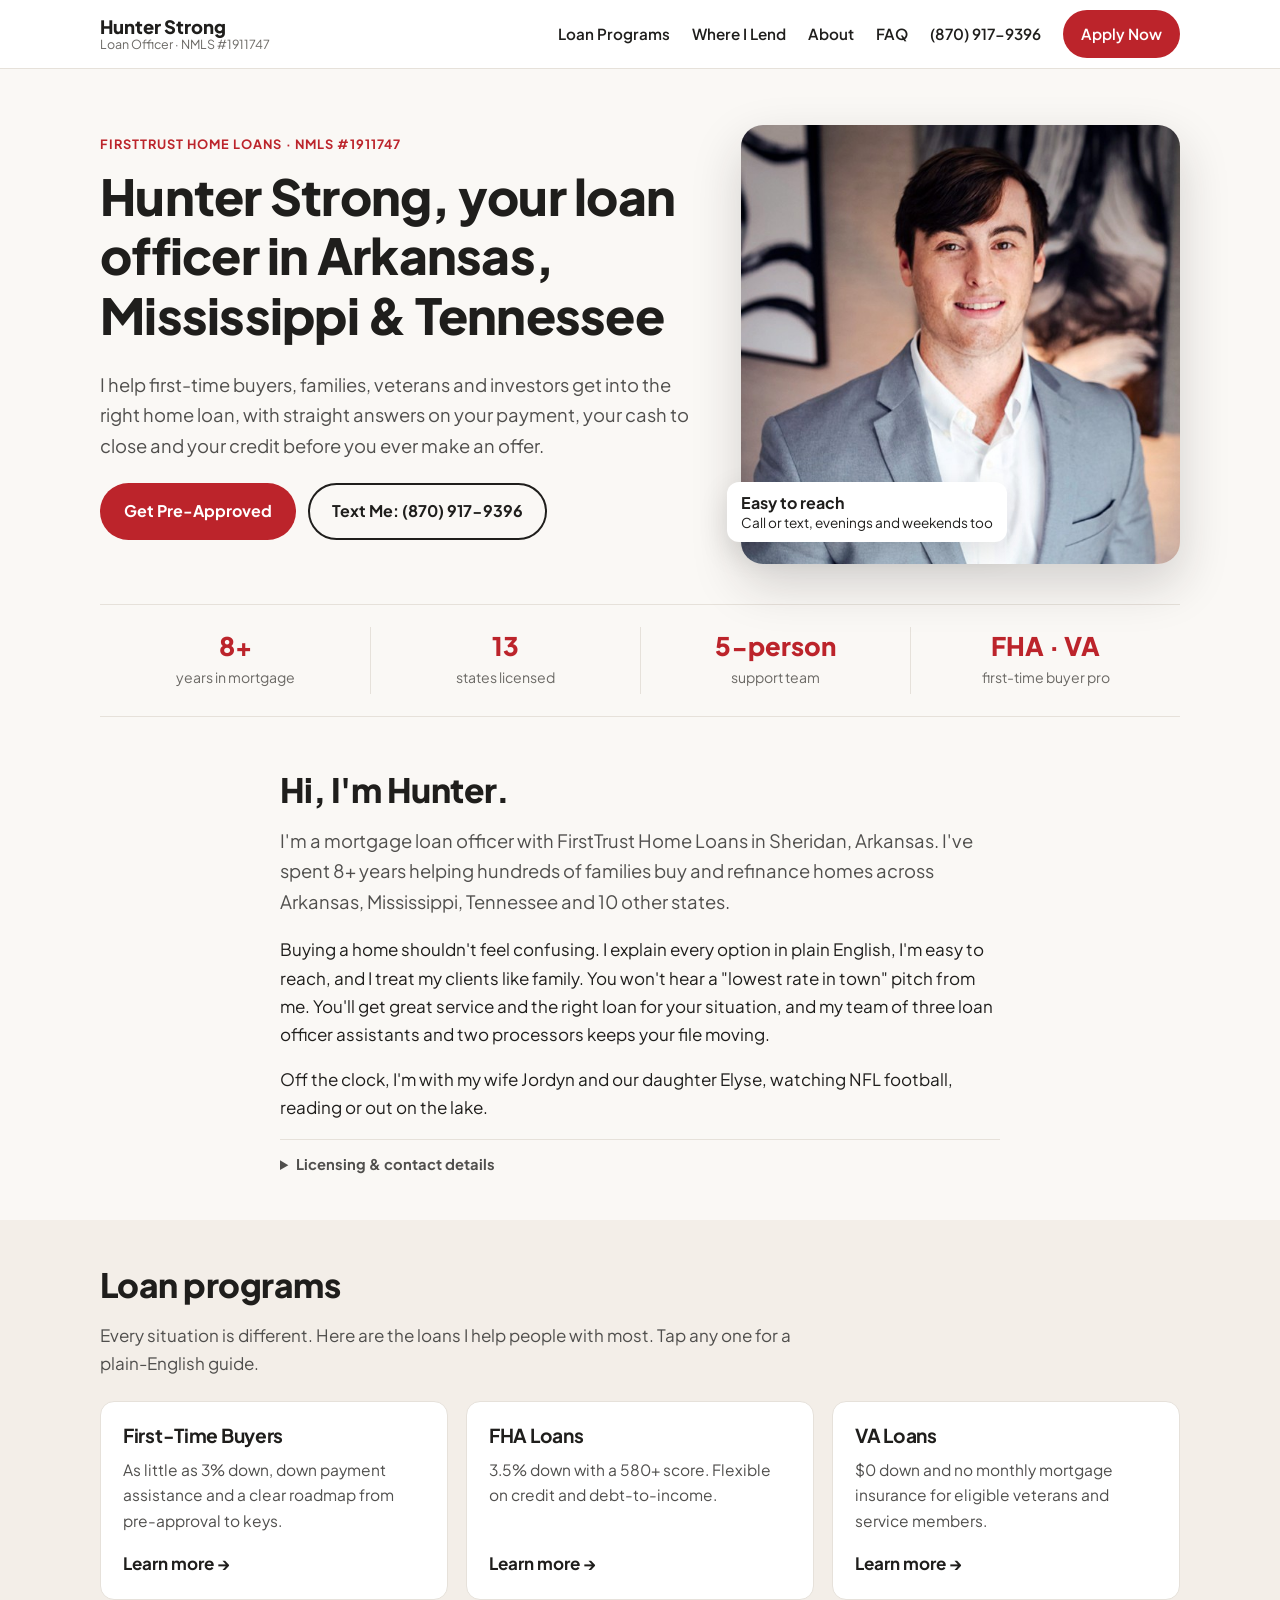
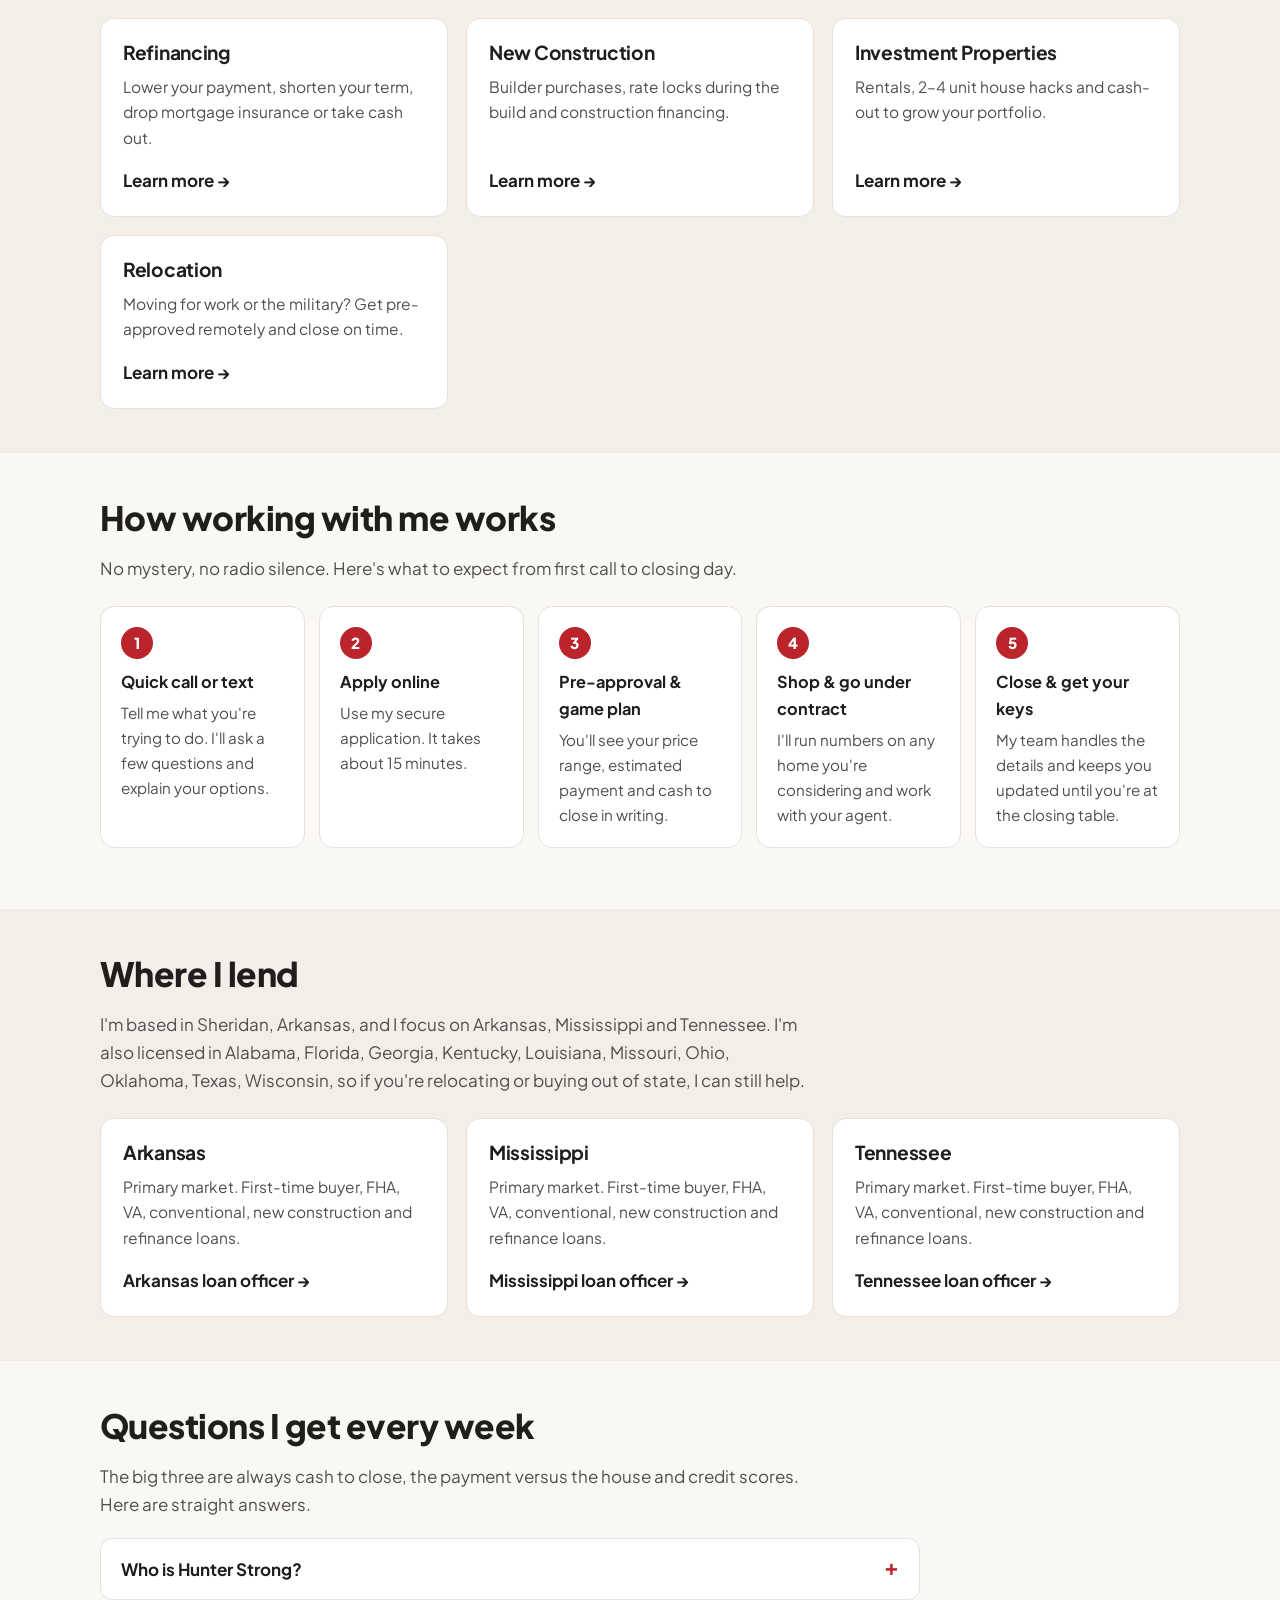
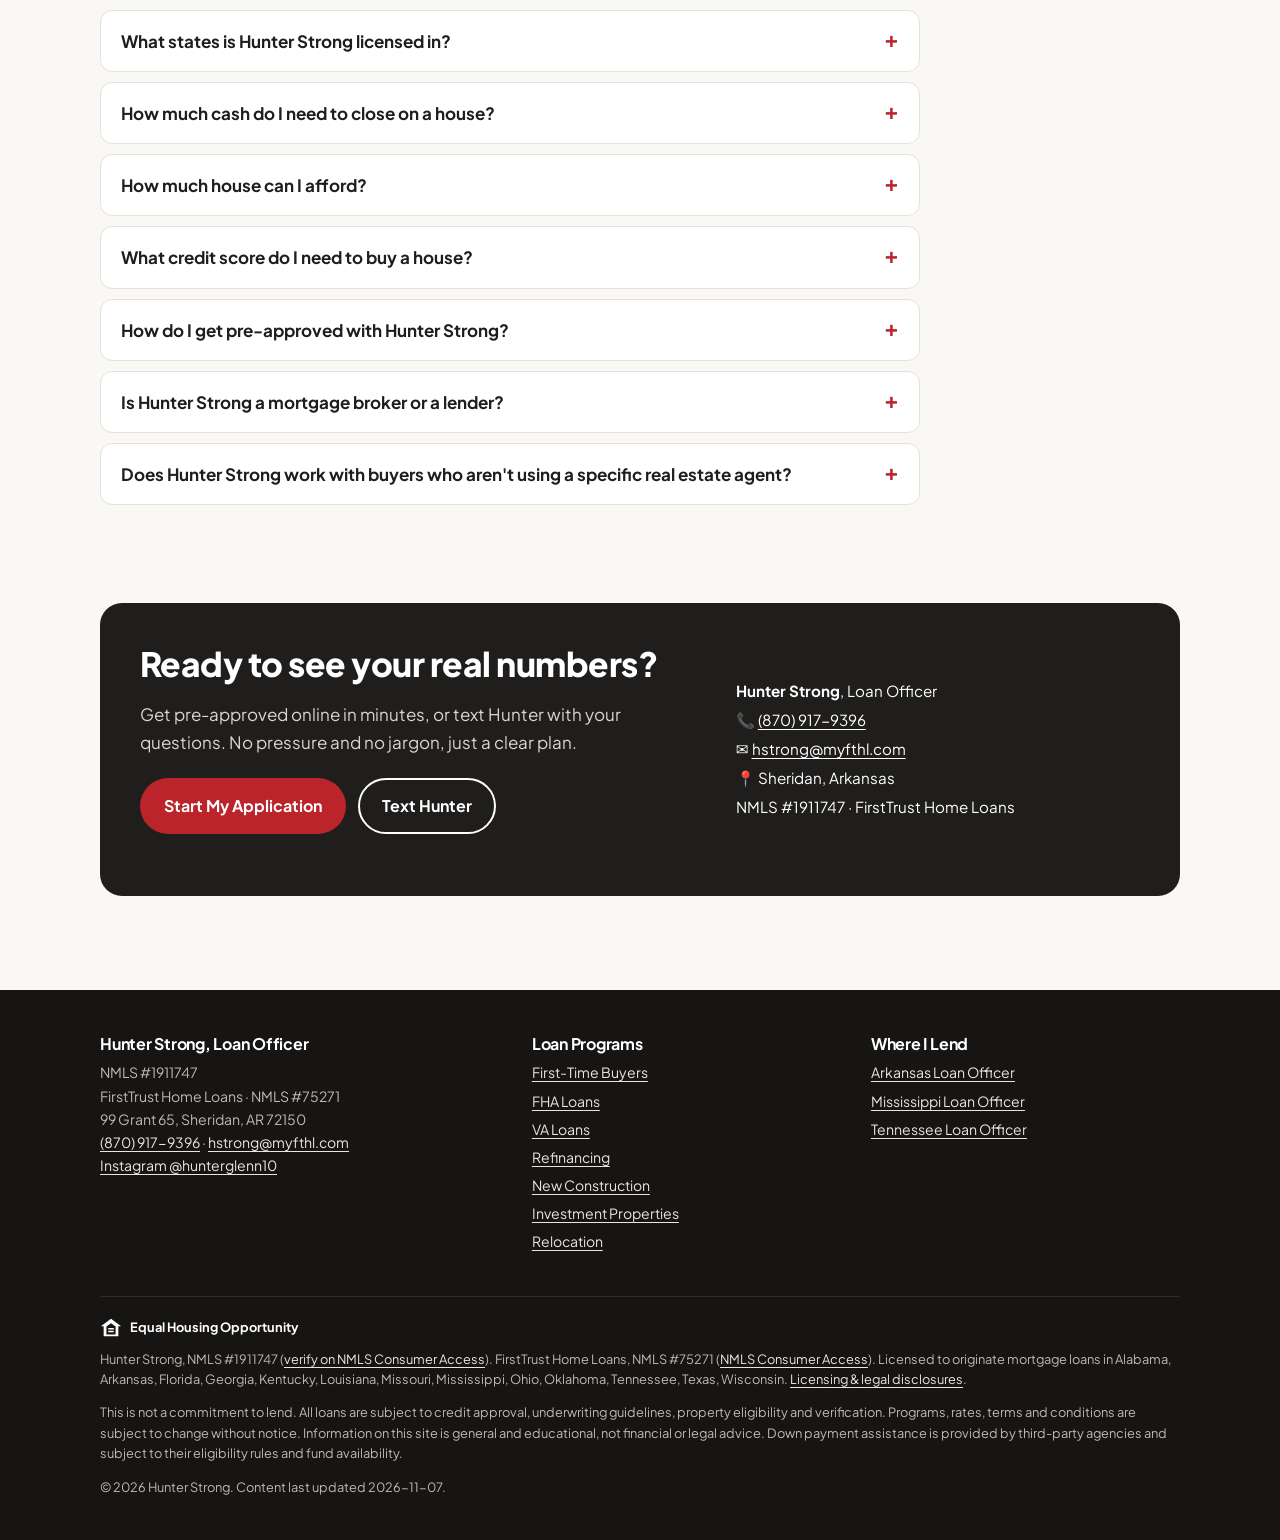
==== commit d9e273cb: "Simplify homepage: stats strip, friendlier about, collapsible facts Replace the 12-row facts table w" ====
--- a/index.html
+++ b/index.html
@@ -622,16 +622,13 @@
 <main id="main">
 <section class="hero"><div class="wrap">
  <div>
-  <span class="eyebrow">Mortgage Loan Officer · NMLS #1911747</span>
+  <span class="eyebrow">FirstTrust Home Loans · NMLS #1911747</span>
   <h1>Hunter Strong, your loan officer in Arkansas, Mississippi &amp; Tennessee</h1>
   <p class="lede">I help first-time buyers, families, veterans and investors get into the right home loan, with straight answers on your payment, your cash to close and your credit before you ever make an offer.</p>
   <div class="btn-row">
    <a class="btn btn-primary" href="https://apply.myfthl.com/homehub/signup/hstrong@myfthl.com" rel="noopener">Get Pre-Approved</a>
    <a class="btn btn-ghost" href="sms:+18709179396">Text Me: (870) 917-9396</a>
   </div>
-  <ul class="chips" aria-label="Highlights">
-   <li>8+ years in mortgage</li><li>Licensed in 13 states</li><li>FHA · VA · Conventional</li><li>FirstTrust Home Loans</li>
-  </ul>
  </div>
  <div class="hero-photo">
   <img src="/assets/hunter-strong.jpg" width="600" height="600" alt="Hunter Strong, mortgage loan officer with FirstTrust Home Loans" fetchpriority="high">
@@ -639,39 +636,42 @@
  </div>
 </div></section>
 
-<section class="alt" id="about"><div class="wrap two-col">
- <div class="content">
-  <div class="answer"><h2>Who is Hunter Strong?</h2>
-   <p>Hunter Strong is a mortgage loan officer with FirstTrust Home Loans (NMLS #1911747) based in Sheridan, Arkansas. With 8+ years in the mortgage industry and hundreds of families helped through purchases and refinances, he specializes in first-time home buyers, FHA and VA loans, new construction, investment properties and refinancing across Arkansas, Mississippi, Tennessee and 10 other states.</p>
-  </div>
-  <h2>A little about me</h2>
-  <p>I got into this business because buying a home shouldn't feel confusing or intimidating. My goal is to be knowledgeable, approachable and easy to reach, and to make the process simple. I walk you through every option so you can decide with confidence, and I treat my clients like family.</p>
-  <p>You won't get a sales pitch about "the lowest rate in town" from me. What you'll get is great service, the right loan product for your situation and an education on how it all works. My team of three loan officer assistants and two processors keeps your file moving and keeps you in the loop.</p>
-  <p>Outside of work, I'm married to my wife, Jordyn, and we have a daughter, Elyse. You'll find me watching NFL football, reading or out on the lake with my family.</p>
- </div>
- <dl class="facts" aria-label="Quick facts about Hunter Strong">
-  <div><dt>Name</dt><dd>Hunter Strong</dd></div>
-  <div><dt>Role</dt><dd>Mortgage Loan Officer</dd></div>
-  <div><dt>Company</dt><dd><a href="https://www.firsttrusthomeloans.com/hstrong/" rel="noopener">FirstTrust Home Loans</a> (NMLS #75271)</dd></div>
-  <div><dt>Personal NMLS</dt><dd><a href="https://www.nmlsconsumeraccess.org/EntityDetails.aspx/INDIVIDUAL/1911747" rel="noopener">#1911747</a></dd></div>
-  <div><dt>Experience</dt><dd>8+ years in the mortgage industry</dd></div>
-  <div><dt>Office</dt><dd>99 Grant 65, Sheridan, AR 72150</dd></div>
-  <div><dt>Primary markets</dt><dd>Arkansas, Mississippi, Tennessee</dd></div>
-  <div><dt>Licensed in</dt><dd>Alabama, Arkansas, Florida, Georgia, Kentucky, Louisiana, Missouri, Mississippi, Ohio, Oklahoma, Tennessee, Texas, Wisconsin</dd></div>
-  <div><dt>Specialties</dt><dd>First-time home buyers, FHA loans, VA loans, Conventional loans, Refinancing, New construction, Investment properties, Relocation</dd></div>
-  <div><dt>Team</dt><dd>3 loan officer assistants, 2 processors</dd></div>
-  <div><dt>Phone / text</dt><dd><a href="tel:+18709179396">(870) 917-9396</a></dd></div>
-  <div><dt>Email</dt><dd><a href="mailto:hstrong@myfthl.com">hstrong@myfthl.com</a></dd></div>
- </dl>
+<section class="stats-band" aria-label="At a glance"><div class="wrap">
+ <ul class="stats">
+  <li><strong>8+</strong><span>years in mortgage</span></li>
+  <li><strong>13</strong><span>states licensed</span></li>
+  <li><strong>5-person</strong><span>support team</span></li>
+  <li><strong>FHA · VA</strong><span>first-time buyer pro</span></li>
+ </ul>
 </div></section>
 
-<section id="loans"><div class="wrap">
+<section id="about"><div class="wrap about">
+ <div class="content">
+  <h2>Hi, I'm Hunter.</h2>
+  <p class="lede">I'm a mortgage loan officer with FirstTrust Home Loans in Sheridan, Arkansas. I've spent 8+ years helping hundreds of families buy and refinance homes across Arkansas, Mississippi, Tennessee and 10 other states.</p>
+  <p>Buying a home shouldn't feel confusing. I explain every option in plain English, I'm easy to reach, and I treat my clients like family. You won't hear a "lowest rate in town" pitch from me. You'll get great service and the right loan for your situation, and my team of three loan officer assistants and two processors keeps your file moving.</p>
+  <p>Off the clock, I'm with my wife Jordyn and our daughter Elyse, watching NFL football, reading or out on the lake.</p>
+  <details class="details-panel">
+   <summary>Licensing &amp; contact details</summary>
+   <dl class="facts" aria-label="Quick facts about Hunter Strong">
+    <div><dt>Name</dt><dd>Hunter Strong, Mortgage Loan Officer</dd></div>
+    <div><dt>NMLS</dt><dd><a href="https://www.nmlsconsumeraccess.org/EntityDetails.aspx/INDIVIDUAL/1911747" rel="noopener">#1911747</a> · FirstTrust Home Loans <a href="https://www.nmlsconsumeraccess.org/EntityDetails.aspx/COMPANY/75271" rel="noopener">#75271</a></dd></div>
+    <div><dt>Office</dt><dd>99 Grant 65, Sheridan, AR 72150</dd></div>
+    <div><dt>Licensed in</dt><dd>Alabama, Arkansas, Florida, Georgia, Kentucky, Louisiana, Missouri, Mississippi, Ohio, Oklahoma, Tennessee, Texas, Wisconsin</dd></div>
+    <div><dt>Specialties</dt><dd>First-time home buyers, FHA loans, VA loans, Conventional loans, Refinancing, New construction, Investment properties, Relocation</dd></div>
+    <div><dt>Contact</dt><dd><a href="tel:+18709179396">(870) 917-9396</a> · <a href="mailto:hstrong@myfthl.com">hstrong@myfthl.com</a></dd></div>
+   </dl>
+  </details>
+ </div>
+</div></section>
+
+<section class="alt" id="loans"><div class="wrap">
  <h2>Loan programs</h2>
  <p class="section-intro">Every situation is different. Here are the loans I help people with most. Tap any one for a plain-English guide.</p>
  <div class="grid"><a class="card" href="/first-time-home-buyers/"><h3>First-Time Buyers</h3><p>As little as 3% down, down payment assistance and a clear roadmap from pre-approval to keys.</p><span class="more">Learn more →</span></a><a class="card" href="/fha-loans/"><h3>FHA Loans</h3><p>3.5% down with a 580+ score. Flexible on credit and debt-to-income.</p><span class="more">Learn more →</span></a><a class="card" href="/va-loans/"><h3>VA Loans</h3><p>$0 down and no monthly mortgage insurance for eligible veterans and service members.</p><span class="more">Learn more →</span></a><a class="card" href="/refinance/"><h3>Refinancing</h3><p>Lower your payment, shorten your term, drop mortgage insurance or take cash out.</p><span class="more">Learn more →</span></a><a class="card" href="/new-construction-loans/"><h3>New Construction</h3><p>Builder purchases, rate locks during the build and construction financing.</p><span class="more">Learn more →</span></a><a class="card" href="/investment-property-loans/"><h3>Investment Properties</h3><p>Rentals, 2–4 unit house hacks and cash-out to grow your portfolio.</p><span class="more">Learn more →</span></a><a class="card" href="/relocation/"><h3>Relocation</h3><p>Moving for work or the military? Get pre-approved remotely and close on time.</p><span class="more">Learn more →</span></a></div>
 </div></section>
 
-<section class="alt"><div class="wrap">
+<section><div class="wrap">
  <h2>How working with me works</h2>
  <p class="section-intro">No mystery, no radio silence. Here's what to expect from first call to closing day.</p>
  <ol class="steps">
@@ -683,13 +683,13 @@
  </ol>
 </div></section>
 
-<section id="areas"><div class="wrap">
+<section class="alt" id="areas"><div class="wrap">
  <h2>Where I lend</h2>
  <p class="section-intro">I'm based in Sheridan, Arkansas, and I focus on Arkansas, Mississippi and Tennessee. I'm also licensed in Alabama, Florida, Georgia, Kentucky, Louisiana, Missouri, Ohio, Oklahoma, Texas, Wisconsin, so if you're relocating or buying out of state, I can still help.</p>
  <div class="grid"><a class="card" href="/arkansas-loan-officer/"><h3>Arkansas</h3><p>Primary market. First-time buyer, FHA, VA, conventional, new construction and refinance loans.</p><span class="more">Arkansas loan officer →</span></a><a class="card" href="/mississippi-loan-officer/"><h3>Mississippi</h3><p>Primary market. First-time buyer, FHA, VA, conventional, new construction and refinance loans.</p><span class="more">Mississippi loan officer →</span></a><a class="card" href="/tennessee-loan-officer/"><h3>Tennessee</h3><p>Primary market. First-time buyer, FHA, VA, conventional, new construction and refinance loans.</p><span class="more">Tennessee loan officer →</span></a></div>
 </div></section>
 
-<section class="alt" id="faq"><div class="wrap">
+<section id="faq"><div class="wrap">
  <h2>Questions I get every week</h2>
  <p class="section-intro">The big three are always cash to close, the payment versus the house and credit scores. Here are straight answers.</p>
  <div class="faq"><details><summary>Who is Hunter Strong?</summary><div class="a"><p>Hunter Strong is a mortgage loan officer with FirstTrust Home Loans (NMLS #1911747, company NMLS #75271), based in Sheridan, Arkansas. He has 8+ years of mortgage experience, is licensed in 13 states and focuses on Arkansas, Mississippi and Tennessee. He specializes in first-time buyers, FHA, VA, conventional, new construction, investment property and refinance loans.</p></div></details><details><summary>What states is Hunter Strong licensed in?</summary><div class="a"><p>Hunter is licensed in Alabama, Arkansas, Florida, Georgia, Kentucky, Louisiana, Missouri, Mississippi, Ohio, Oklahoma, Tennessee, Texas, Wisconsin. His primary markets are Arkansas, Mississippi and Tennessee.</p></div></details><details><summary>How much cash do I need to close on a house?</summary><div class="a"><p>Cash to close is your down payment plus closing costs and prepaid items (like homeowners insurance and property tax escrow), minus any credits from the seller or lender. Closing costs often run around 2–5% of the purchase price. Down payment assistance, gift funds and seller concessions can reduce what you bring to closing. Hunter gives you a written estimate up front so there are no surprises.</p></div></details><details><summary>How much house can I afford?</summary><div class="a"><p>Start from the monthly payment you&#x27;re comfortable with, not the maximum you&#x27;re approved for. Your total payment includes principal, interest, property taxes, homeowners insurance and, if applicable, mortgage insurance and HOA dues. Lenders look at your debt-to-income ratio, but Hunter also helps you set a budget that leaves room for everyday life.</p></div></details><details><summary>What credit score do I need to buy a house?</summary><div class="a"><p>Roughly 580 for an FHA loan with 3.5% down, about 620 for most conventional loans, and VA has no VA-set minimum (lenders set their own). If you&#x27;re not there yet, Hunter will give you a specific plan to raise your score.</p></div></details><details><summary>How do I get pre-approved with Hunter Strong?</summary><div class="a"><p>Apply online through Hunter&#x27;s secure application at apply.myfthl.com, or call or text him at (870) 917-9396. Have recent pay stubs, W-2s and bank statements ready. Pre-approvals are often issued the same day.</p></div></details><details><summary>Is Hunter Strong a mortgage broker or a lender?</summary><div class="a"><p>Hunter is a loan officer with FirstTrust Home Loans, a mortgage company licensed under NMLS #75271. He guides you through the application, pre-approval, underwriting and closing.</p></div></details><details><summary>Does Hunter Strong work with buyers who aren&#x27;t using a specific real estate agent?</summary><div class="a"><p>Yes. Hunter works directly with buyers and homeowners, and he&#x27;s happy to coordinate with whichever real estate agent you choose.</p></div></details></div>
--- a/assets/styles.css
+++ b/assets/styles.css
@@ -48,6 +48,7 @@
 .nav { display: flex; align-items: center; gap: 22px; }
 .nav a { color: var(--ink); text-decoration: none; font-weight: 600; font-size: .95rem; }
 .nav a:hover { color: var(--red); }
+.nav a.btn-primary, .nav a.btn-primary:hover { color: #fff; }
 .menu { display: none; }
 .menu summary { list-style: none; cursor: pointer; font-weight: 700; padding: 8px 12px; border: 1px solid var(--line); border-radius: 10px; }
 .menu summary::-webkit-details-marker { display: none; }
@@ -161,3 +162,27 @@
   .wrap { padding: 0 16px; }
   .btn { width: 100%; }
 }
+
+/* Homepage: lighter trust signals */
+.hero-meta { font-size: .9rem; color: var(--muted); font-weight: 600; margin: 0; }
+.stats-band { padding: 0 0 8px; }
+.stats { list-style: none; margin: 0; padding: 22px 0; display: grid; grid-template-columns: repeat(4, 1fr); border-top: 1px solid var(--line); border-bottom: 1px solid var(--line); }
+.stats li { margin: 0; text-align: center; padding: 4px 12px; border-left: 1px solid var(--line); }
+.stats li:first-child { border-left: 0; }
+.stats strong { display: block; font-size: 1.6rem; font-weight: 800; color: var(--red); line-height: 1.2; }
+.stats span { font-size: .88rem; color: var(--muted); }
+.about { max-width: 760px; }
+.details-panel { margin-top: 18px; border-top: 1px solid var(--line); padding-top: 12px; }
+.details-panel summary { cursor: pointer; font-weight: 700; font-size: .92rem; color: var(--charcoal); }
+.details-panel .facts { margin-top: 12px; font-size: .9rem; }
+.details-panel .facts div { grid-template-columns: 120px 1fr; }
+.details-panel .facts dt, .details-panel .facts dd { padding: 8px 14px; }
+@media (max-width: 860px) {
+  .stats { grid-template-columns: repeat(2, 1fr); row-gap: 18px; }
+  .stats li:nth-child(3) { border-left: 0; }
+  .hero-photo { max-width: 150px; }
+  .hero-photo img { border-radius: 50%; box-shadow: none; }
+  .hero-badge { display: none; }
+  .hero .wrap { gap: 18px; }
+  .details-panel .facts div { grid-template-columns: 1fr; }
+}
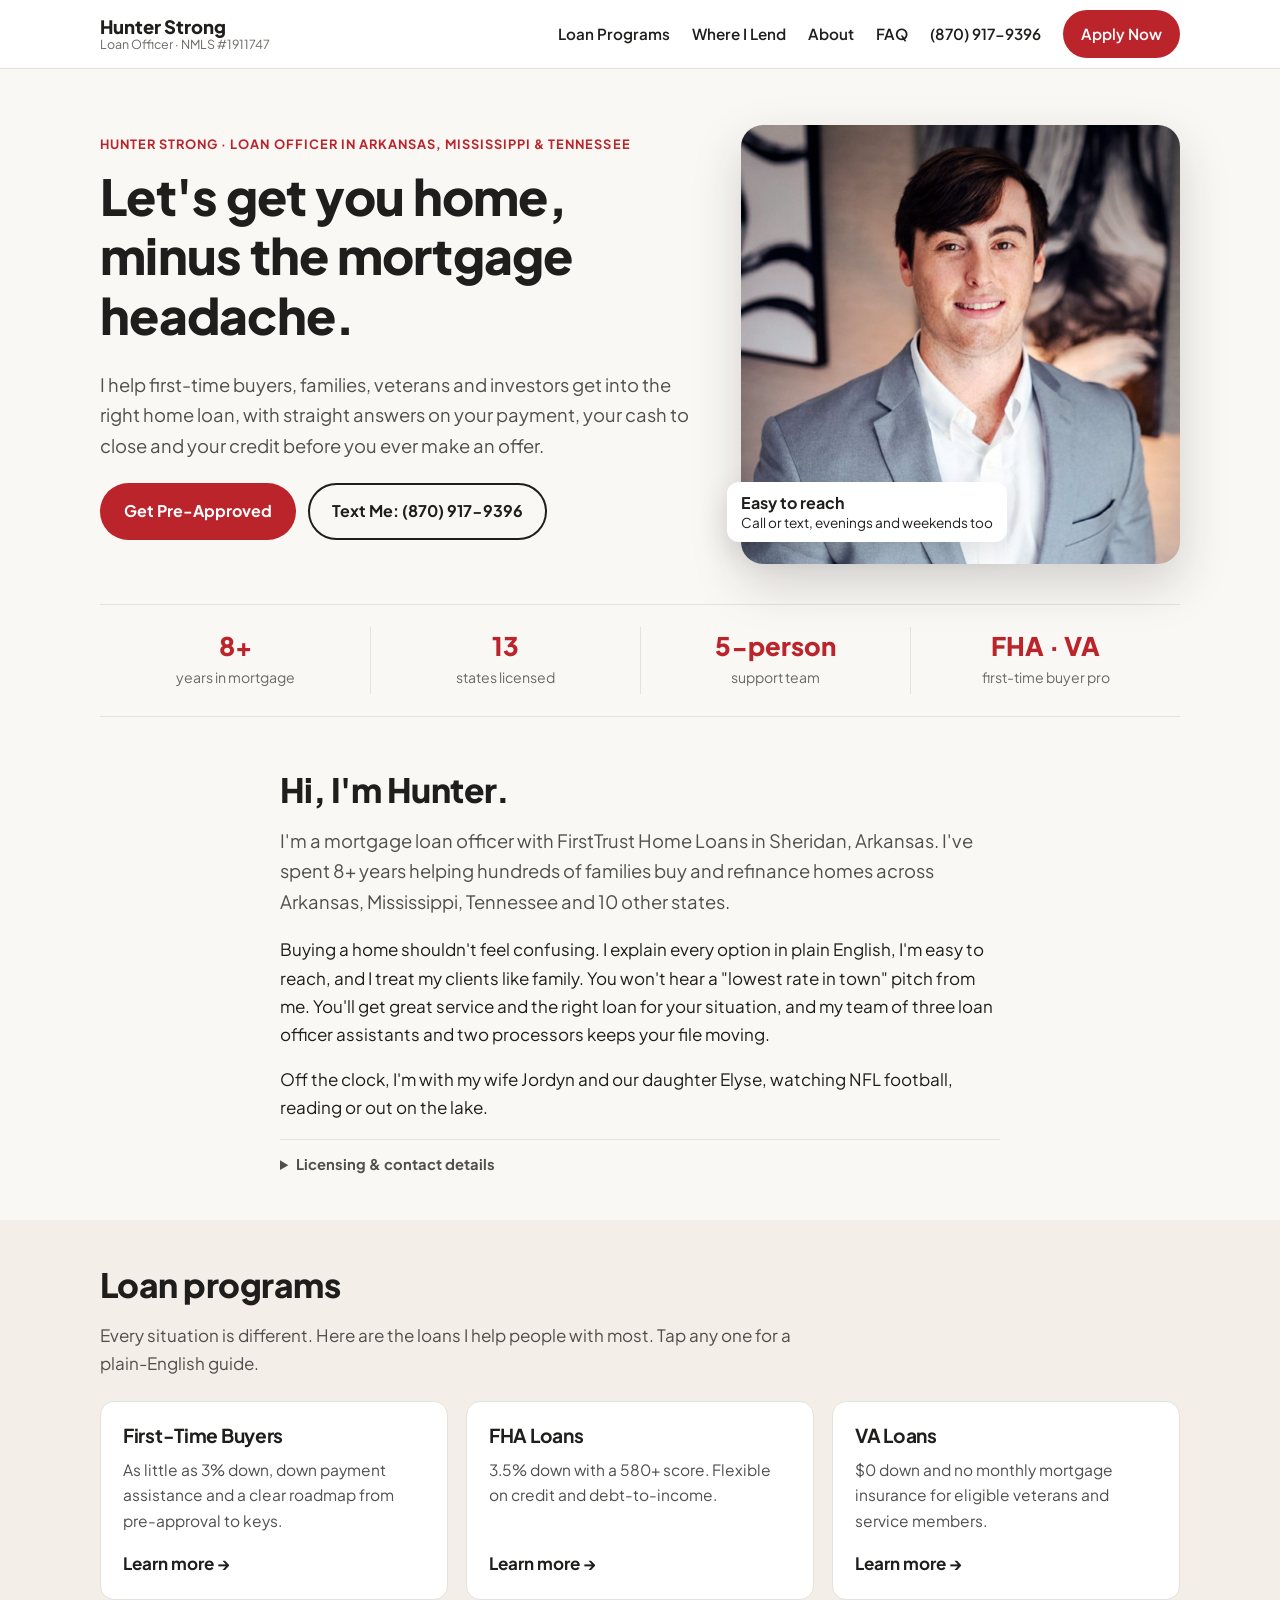
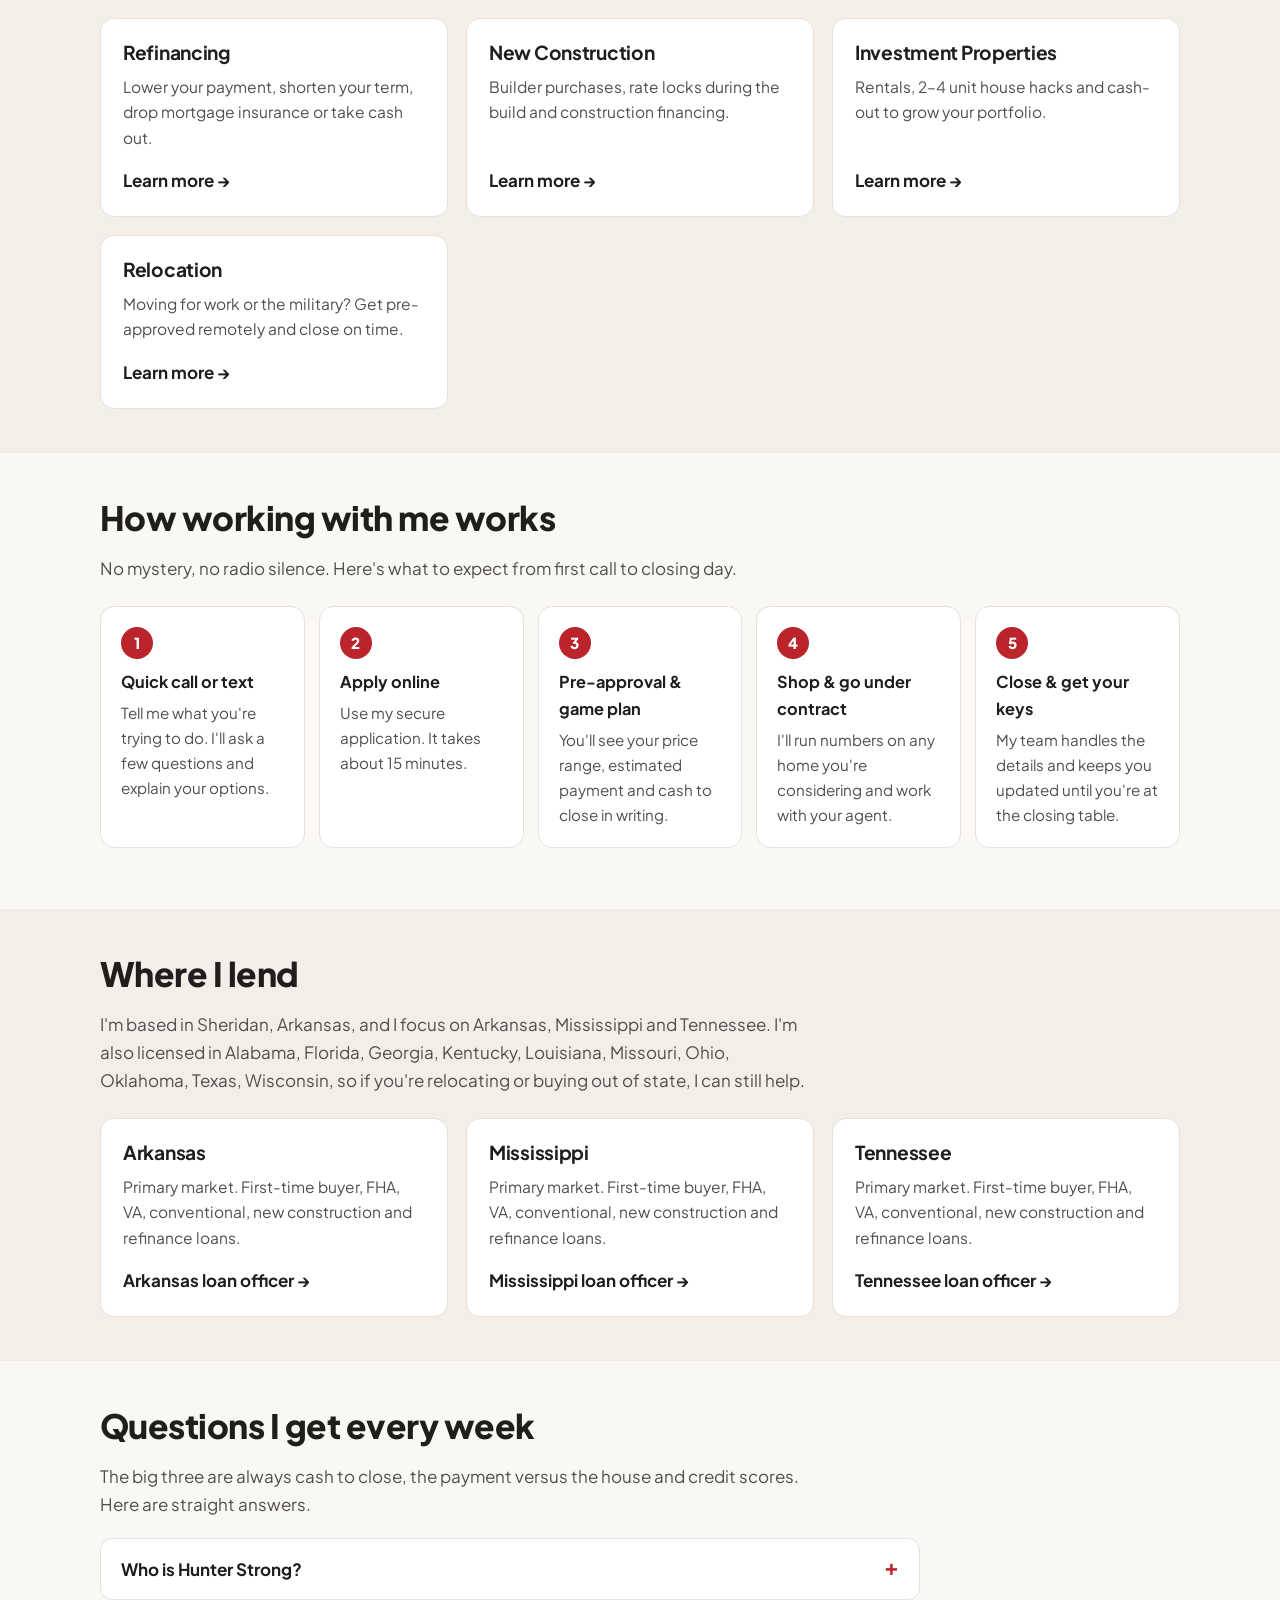
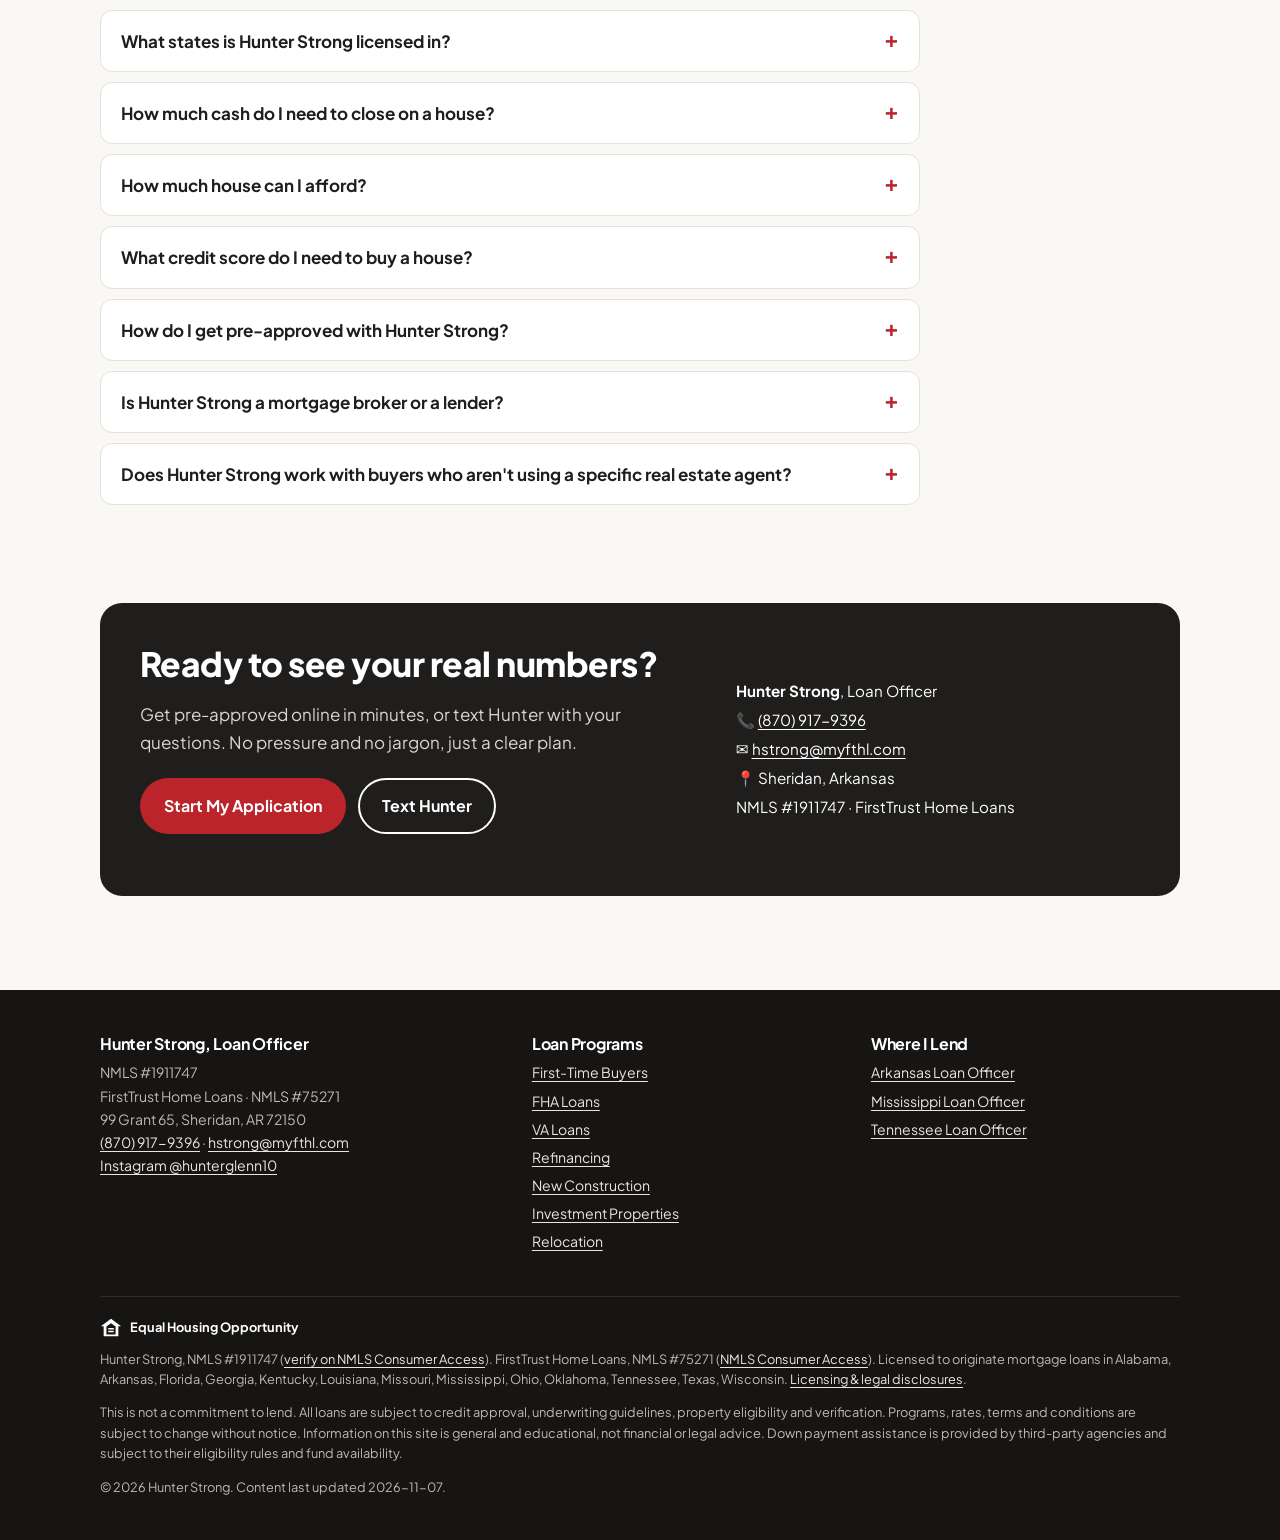
==== commit cbc7dc7c: "Make homepage headline more engaging Co-Authored-By: Claude Opus 5.5 <noreply@anthropic.com> Claude-" ====
--- a/index.html
+++ b/index.html
@@ -622,8 +622,8 @@
 <main id="main">
 <section class="hero"><div class="wrap">
  <div>
-  <span class="eyebrow">FirstTrust Home Loans · NMLS #1911747</span>
-  <h1>Hunter Strong, your loan officer in Arkansas, Mississippi &amp; Tennessee</h1>
+  <span class="eyebrow">Hunter Strong · Loan Officer in Arkansas, Mississippi &amp; Tennessee</span>
+  <h1>Let's get you home, minus the mortgage headache.</h1>
   <p class="lede">I help first-time buyers, families, veterans and investors get into the right home loan, with straight answers on your payment, your cash to close and your credit before you ever make an offer.</p>
   <div class="btn-row">
    <a class="btn btn-primary" href="https://apply.myfthl.com/homehub/signup/hstrong@myfthl.com" rel="noopener">Get Pre-Approved</a>
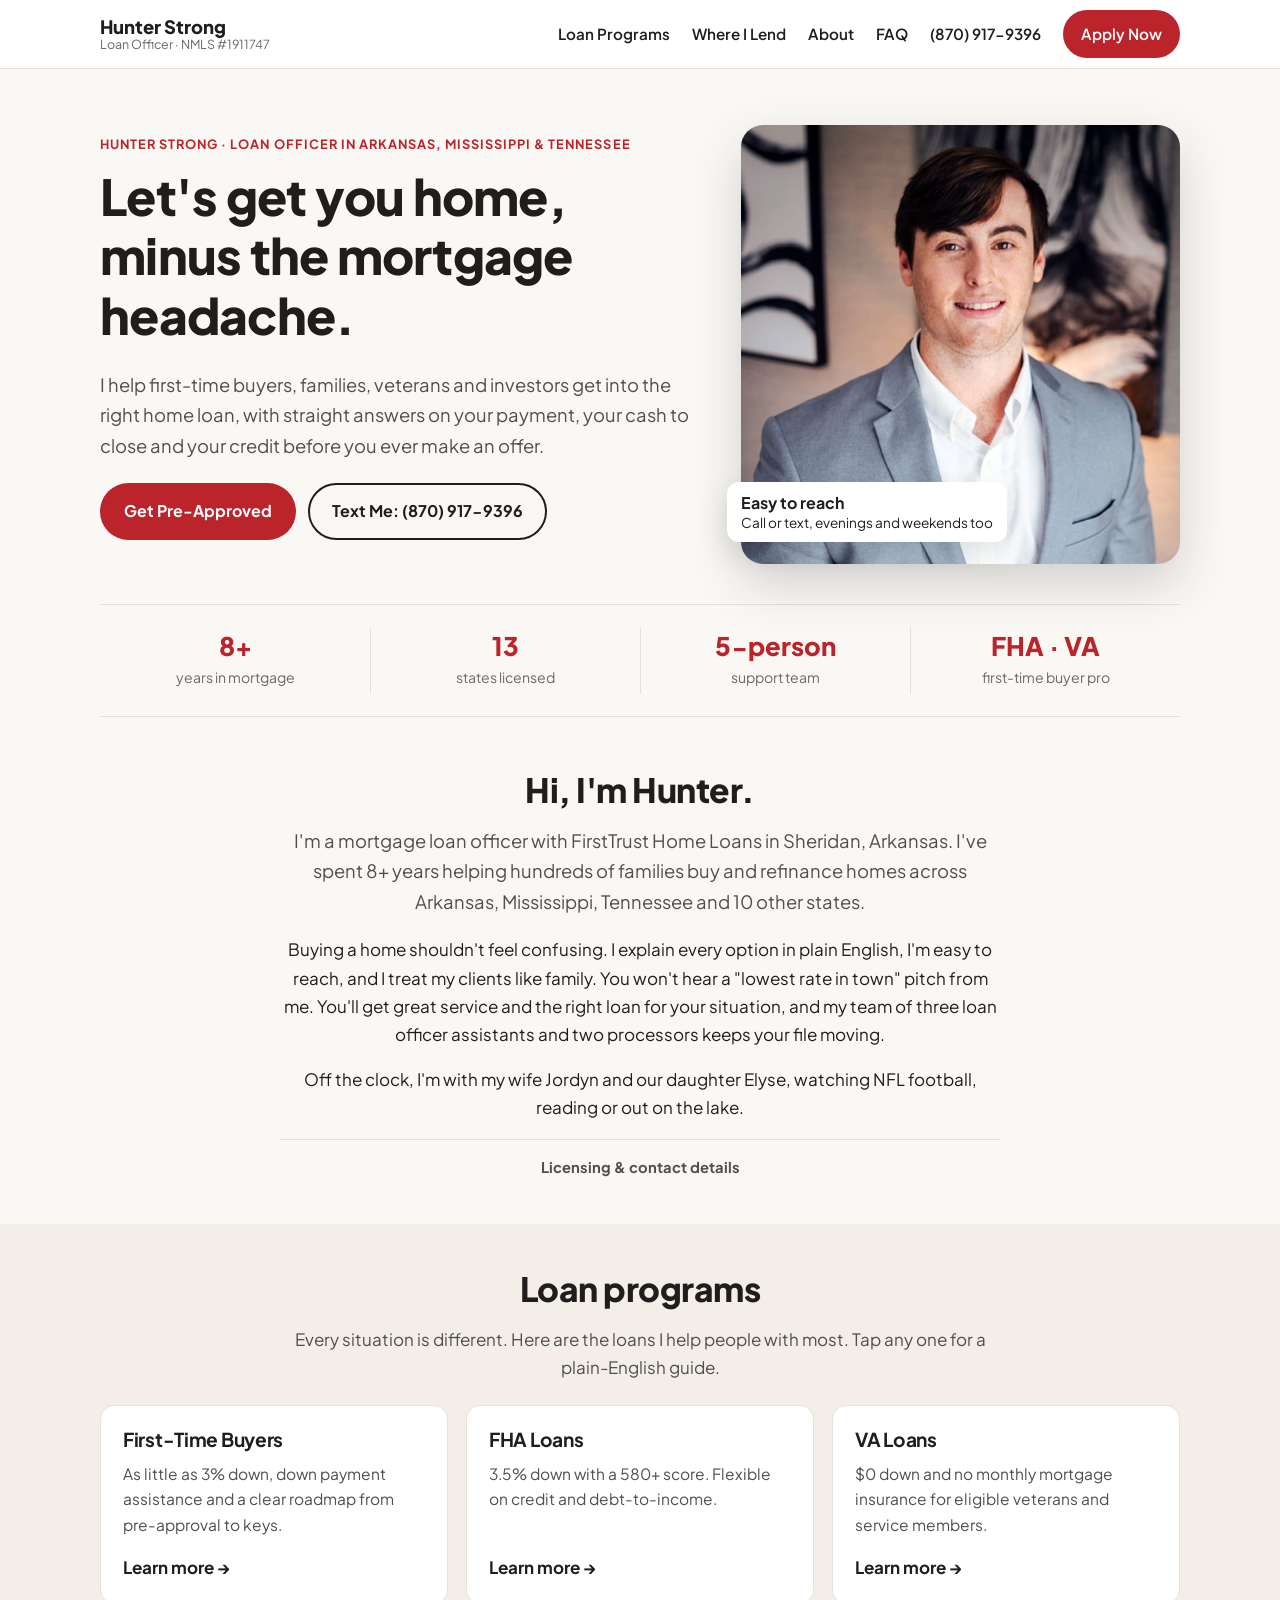
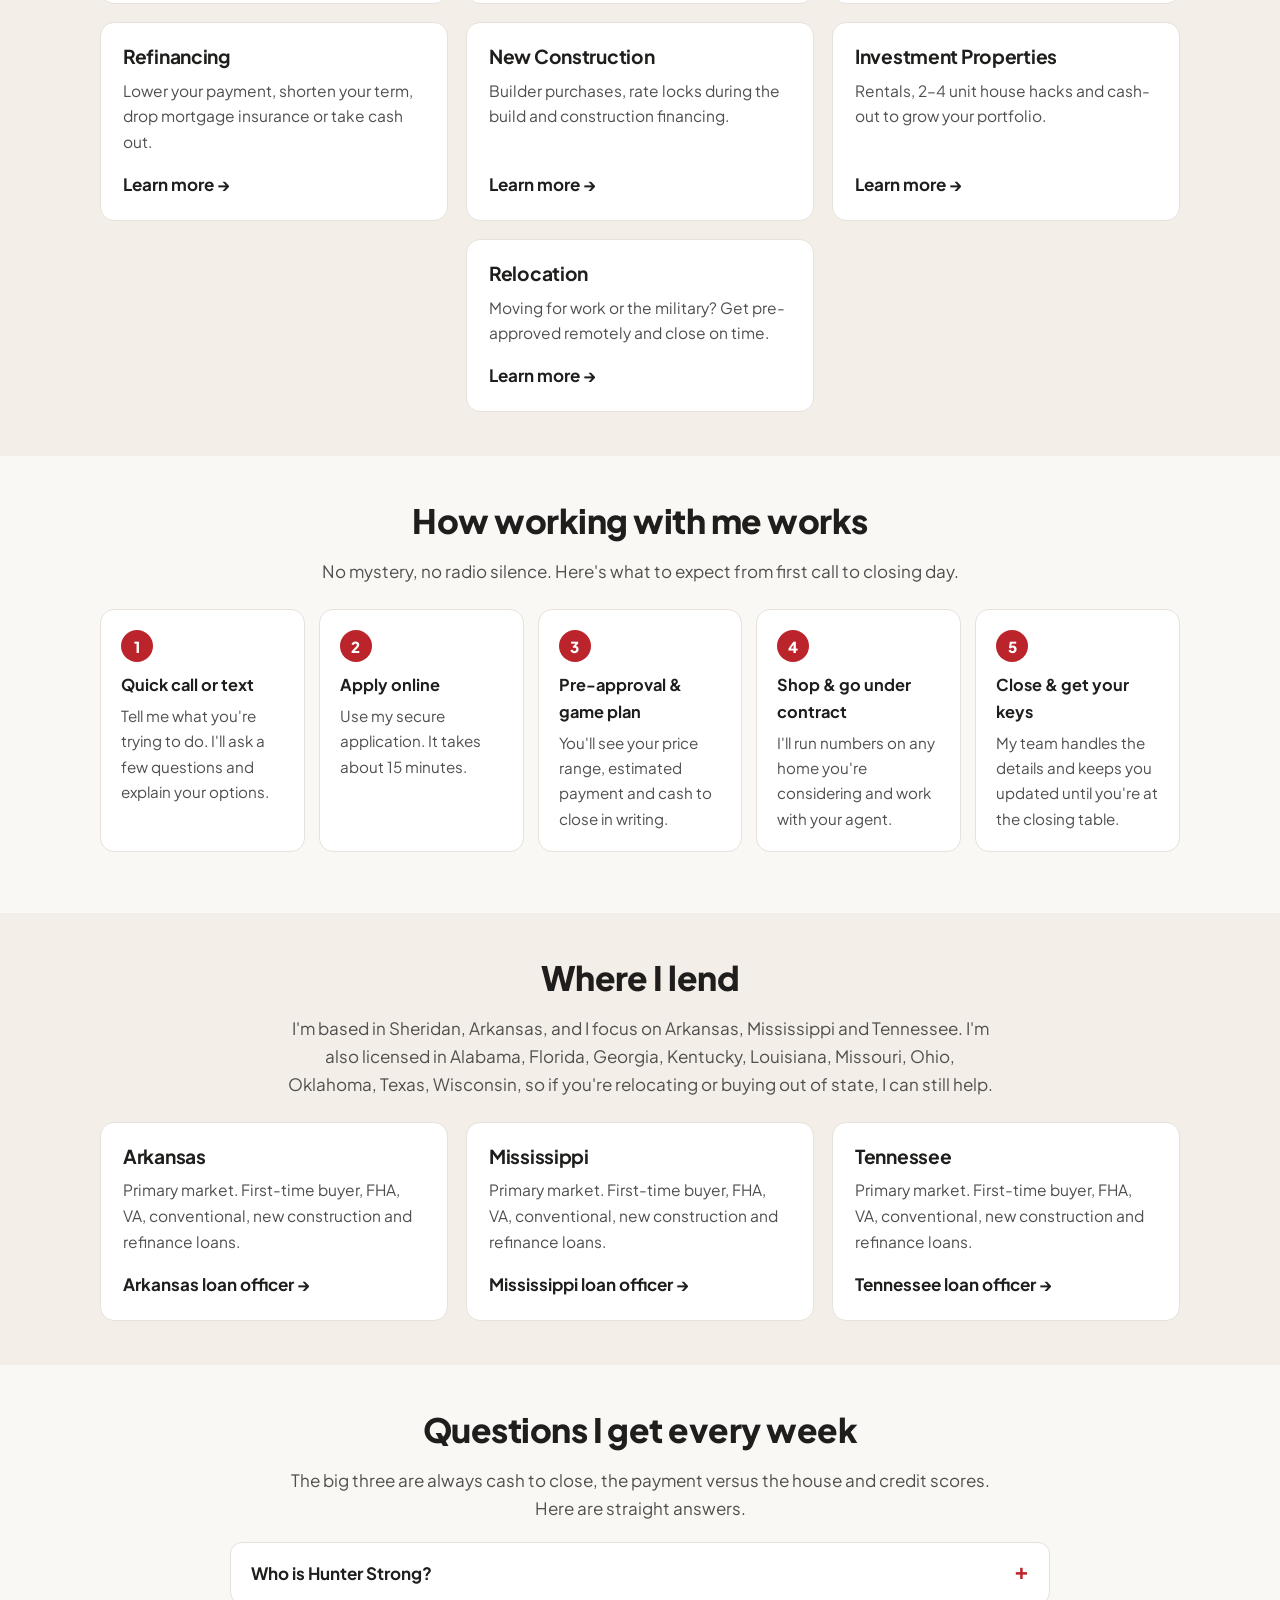
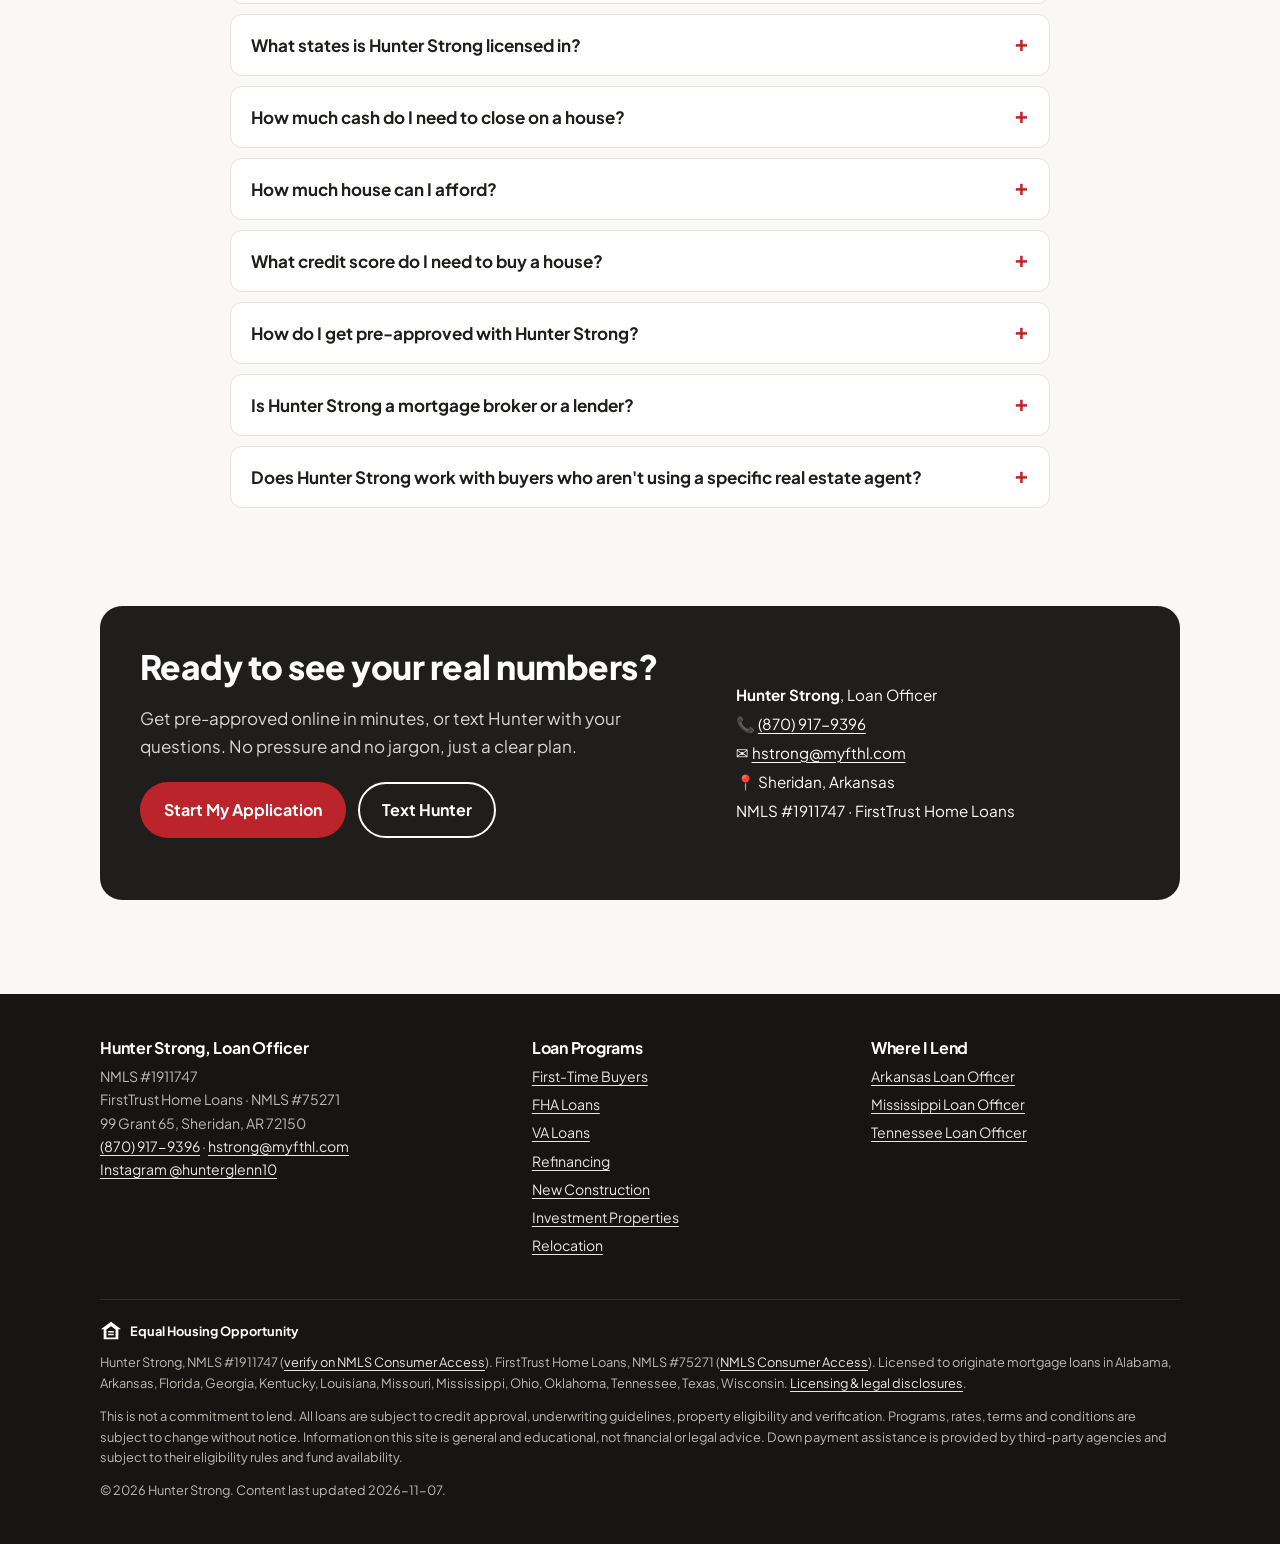
==== commit 3ff15183: "Update credit score FAQ per Hunter: 580 typical minimum, exceptions down to 500 Co-Authored-By: Clau" ====
--- a/index.html
+++ b/index.html
@@ -563,7 +563,7 @@
      "name": "What credit score do I need to buy a house?",
      "acceptedAnswer": {
       "@type": "Answer",
-      "text": "Roughly 580 for an FHA loan with 3.5% down, about 620 for most conventional loans, and VA has no VA-set minimum (lenders set their own). If you're not there yet, Hunter will give you a specific plan to raise your score."
+      "text": "Typically a 580 minimum, with certain exceptions allowing scores as low as 500. If you're not there yet, Hunter will give you a specific plan to raise your score."
      }
     },
     {
@@ -692,7 +692,7 @@
 <section id="faq"><div class="wrap">
  <h2>Questions I get every week</h2>
  <p class="section-intro">The big three are always cash to close, the payment versus the house and credit scores. Here are straight answers.</p>
- <div class="faq"><details><summary>Who is Hunter Strong?</summary><div class="a"><p>Hunter Strong is a mortgage loan officer with FirstTrust Home Loans (NMLS #1911747, company NMLS #75271), based in Sheridan, Arkansas. He has 8+ years of mortgage experience, is licensed in 13 states and focuses on Arkansas, Mississippi and Tennessee. He specializes in first-time buyers, FHA, VA, conventional, new construction, investment property and refinance loans.</p></div></details><details><summary>What states is Hunter Strong licensed in?</summary><div class="a"><p>Hunter is licensed in Alabama, Arkansas, Florida, Georgia, Kentucky, Louisiana, Missouri, Mississippi, Ohio, Oklahoma, Tennessee, Texas, Wisconsin. His primary markets are Arkansas, Mississippi and Tennessee.</p></div></details><details><summary>How much cash do I need to close on a house?</summary><div class="a"><p>Cash to close is your down payment plus closing costs and prepaid items (like homeowners insurance and property tax escrow), minus any credits from the seller or lender. Closing costs often run around 2–5% of the purchase price. Down payment assistance, gift funds and seller concessions can reduce what you bring to closing. Hunter gives you a written estimate up front so there are no surprises.</p></div></details><details><summary>How much house can I afford?</summary><div class="a"><p>Start from the monthly payment you&#x27;re comfortable with, not the maximum you&#x27;re approved for. Your total payment includes principal, interest, property taxes, homeowners insurance and, if applicable, mortgage insurance and HOA dues. Lenders look at your debt-to-income ratio, but Hunter also helps you set a budget that leaves room for everyday life.</p></div></details><details><summary>What credit score do I need to buy a house?</summary><div class="a"><p>Roughly 580 for an FHA loan with 3.5% down, about 620 for most conventional loans, and VA has no VA-set minimum (lenders set their own). If you&#x27;re not there yet, Hunter will give you a specific plan to raise your score.</p></div></details><details><summary>How do I get pre-approved with Hunter Strong?</summary><div class="a"><p>Apply online through Hunter&#x27;s secure application at apply.myfthl.com, or call or text him at (870) 917-9396. Have recent pay stubs, W-2s and bank statements ready. Pre-approvals are often issued the same day.</p></div></details><details><summary>Is Hunter Strong a mortgage broker or a lender?</summary><div class="a"><p>Hunter is a loan officer with FirstTrust Home Loans, a mortgage company licensed under NMLS #75271. He guides you through the application, pre-approval, underwriting and closing.</p></div></details><details><summary>Does Hunter Strong work with buyers who aren&#x27;t using a specific real estate agent?</summary><div class="a"><p>Yes. Hunter works directly with buyers and homeowners, and he&#x27;s happy to coordinate with whichever real estate agent you choose.</p></div></details></div>
+ <div class="faq"><details><summary>Who is Hunter Strong?</summary><div class="a"><p>Hunter Strong is a mortgage loan officer with FirstTrust Home Loans (NMLS #1911747, company NMLS #75271), based in Sheridan, Arkansas. He has 8+ years of mortgage experience, is licensed in 13 states and focuses on Arkansas, Mississippi and Tennessee. He specializes in first-time buyers, FHA, VA, conventional, new construction, investment property and refinance loans.</p></div></details><details><summary>What states is Hunter Strong licensed in?</summary><div class="a"><p>Hunter is licensed in Alabama, Arkansas, Florida, Georgia, Kentucky, Louisiana, Missouri, Mississippi, Ohio, Oklahoma, Tennessee, Texas, Wisconsin. His primary markets are Arkansas, Mississippi and Tennessee.</p></div></details><details><summary>How much cash do I need to close on a house?</summary><div class="a"><p>Cash to close is your down payment plus closing costs and prepaid items (like homeowners insurance and property tax escrow), minus any credits from the seller or lender. Closing costs often run around 2–5% of the purchase price. Down payment assistance, gift funds and seller concessions can reduce what you bring to closing. Hunter gives you a written estimate up front so there are no surprises.</p></div></details><details><summary>How much house can I afford?</summary><div class="a"><p>Start from the monthly payment you&#x27;re comfortable with, not the maximum you&#x27;re approved for. Your total payment includes principal, interest, property taxes, homeowners insurance and, if applicable, mortgage insurance and HOA dues. Lenders look at your debt-to-income ratio, but Hunter also helps you set a budget that leaves room for everyday life.</p></div></details><details><summary>What credit score do I need to buy a house?</summary><div class="a"><p>Typically a 580 minimum, with certain exceptions allowing scores as low as 500. If you&#x27;re not there yet, Hunter will give you a specific plan to raise your score.</p></div></details><details><summary>How do I get pre-approved with Hunter Strong?</summary><div class="a"><p>Apply online through Hunter&#x27;s secure application at apply.myfthl.com, or call or text him at (870) 917-9396. Have recent pay stubs, W-2s and bank statements ready. Pre-approvals are often issued the same day.</p></div></details><details><summary>Is Hunter Strong a mortgage broker or a lender?</summary><div class="a"><p>Hunter is a loan officer with FirstTrust Home Loans, a mortgage company licensed under NMLS #75271. He guides you through the application, pre-approval, underwriting and closing.</p></div></details><details><summary>Does Hunter Strong work with buyers who aren&#x27;t using a specific real estate agent?</summary><div class="a"><p>Yes. Hunter works directly with buyers and homeowners, and he&#x27;s happy to coordinate with whichever real estate agent you choose.</p></div></details></div>
 </div></section>
 <section><div class="wrap"><div class="cta">
  <div>
--- a/assets/styles.css
+++ b/assets/styles.css
@@ -186,3 +186,20 @@
   .hero .wrap { gap: 18px; }
   .details-panel .facts div { grid-template-columns: 1fr; }
 }
+
+/* Consistent centered layout */
+.wrap > h2, .section-intro { text-align: center; margin-left: auto; margin-right: auto; }
+.content, .faq { margin-left: auto; margin-right: auto; }
+.grid { display: flex; flex-wrap: wrap; justify-content: center; }
+.grid > * { flex: 1 1 300px; max-width: 348px; }
+.steps { justify-content: center; }
+.about { text-align: center; }
+.about .facts { text-align: left; }
+.about .details-panel summary { display: inline-block; }
+.page-head .wrap { text-align: center; }
+.page-head .btn-row { justify-content: center; }
+.page-head .answer { text-align: left; margin-left: auto; margin-right: auto; }
+@media (max-width: 860px) {
+  .hero .wrap { text-align: center; justify-items: center; }
+  .hero .btn-row { justify-content: center; }
+}
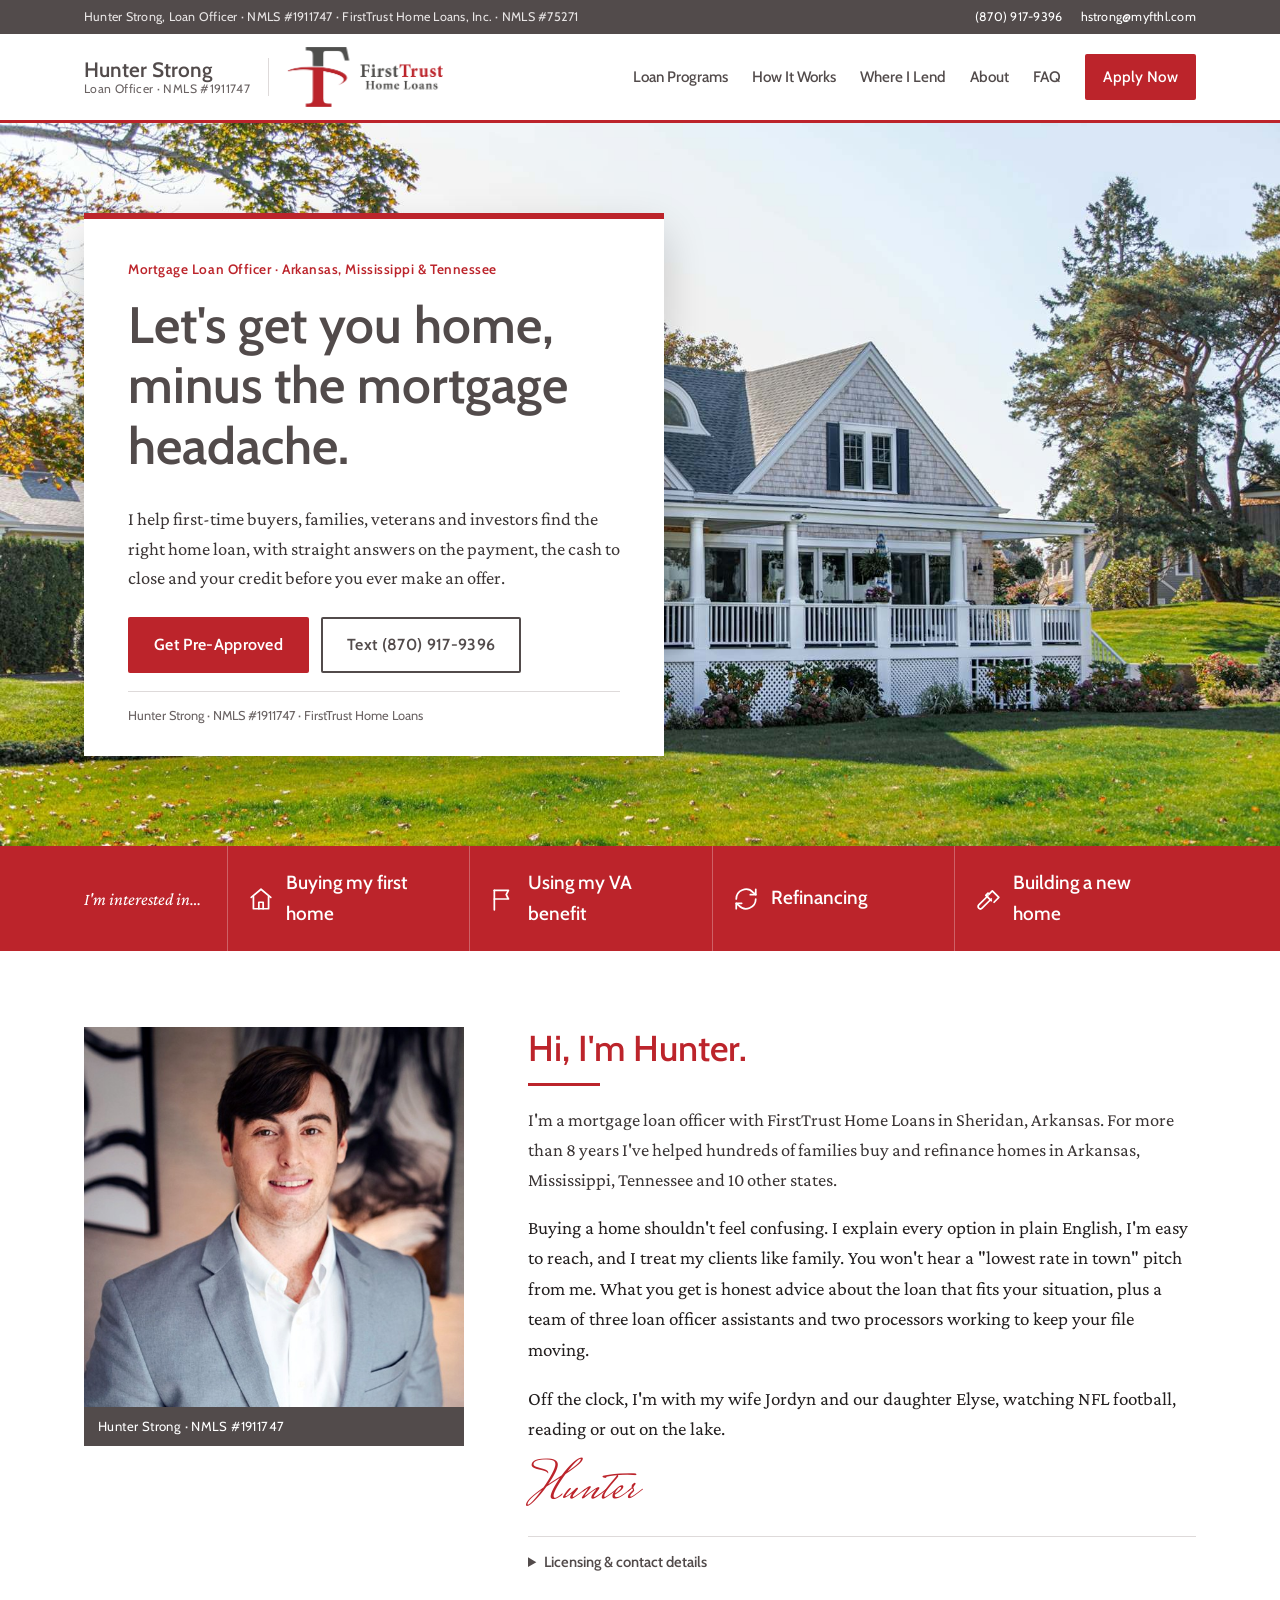
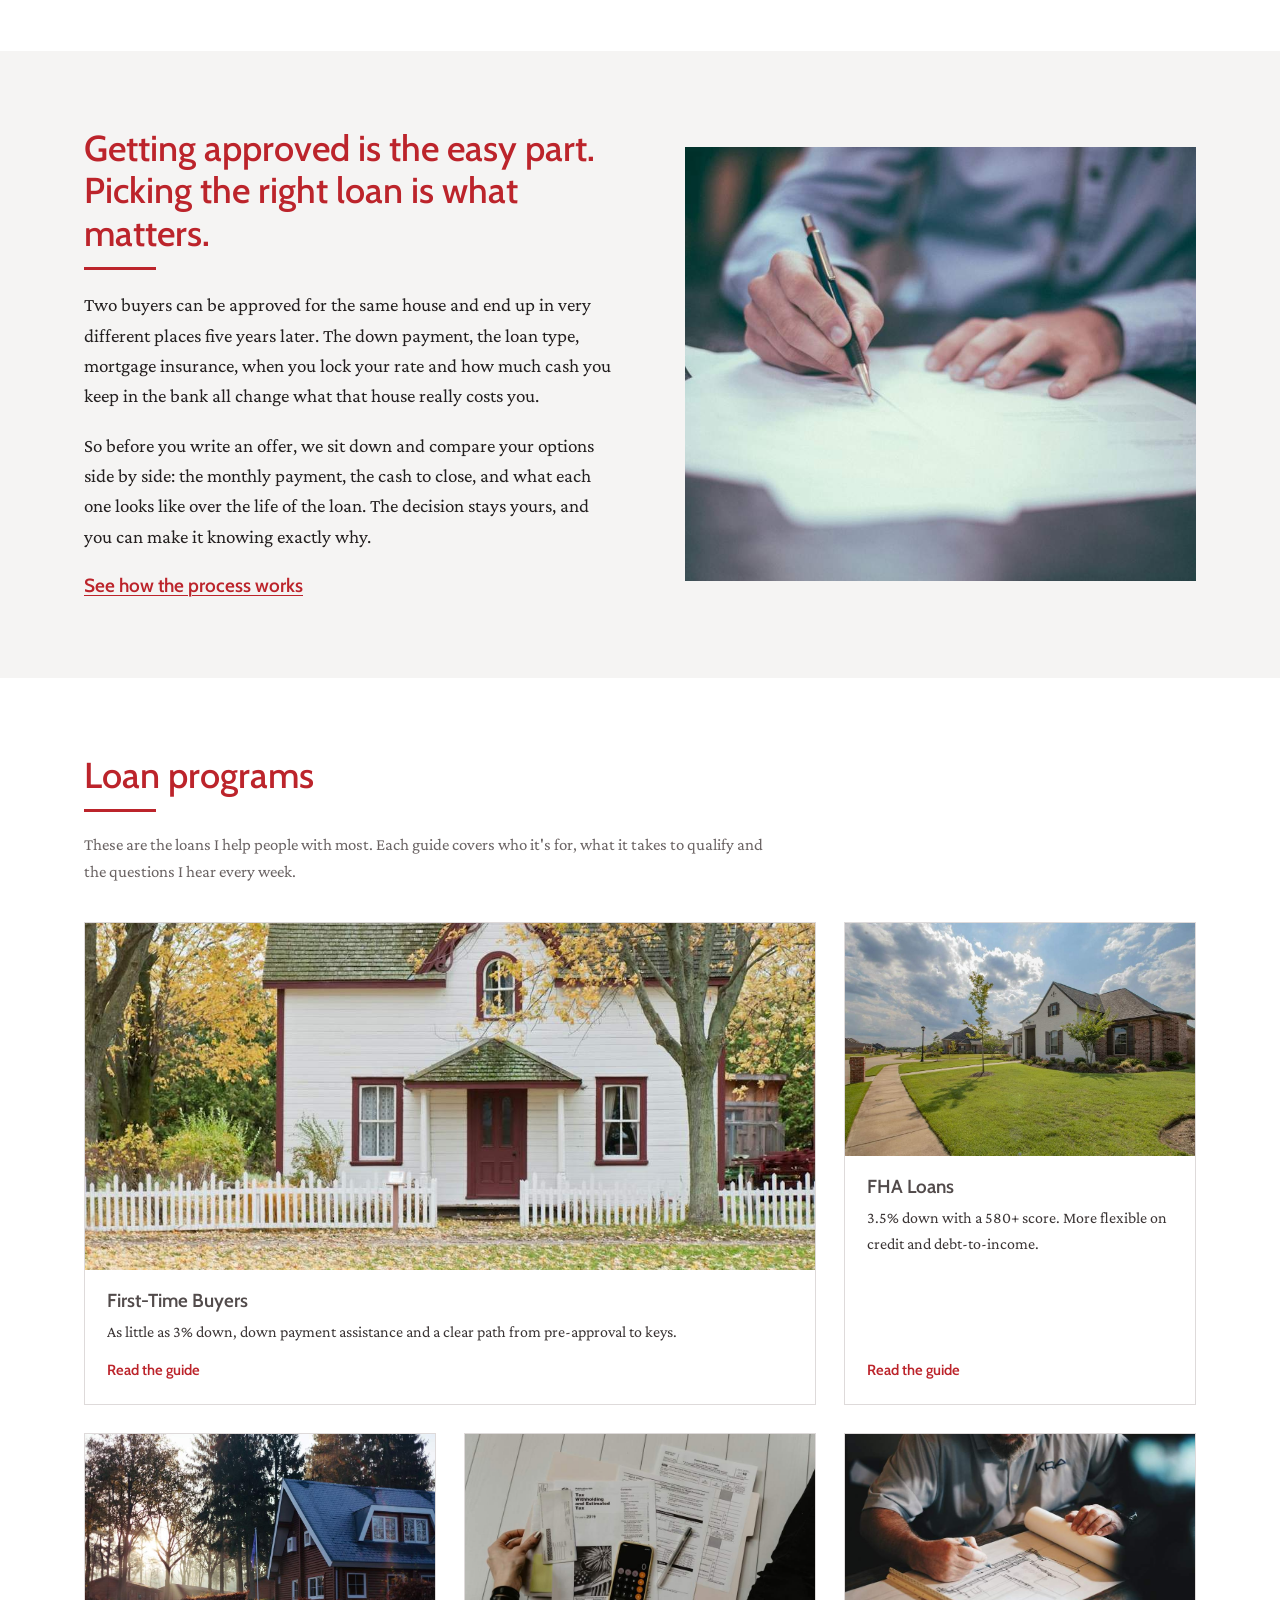
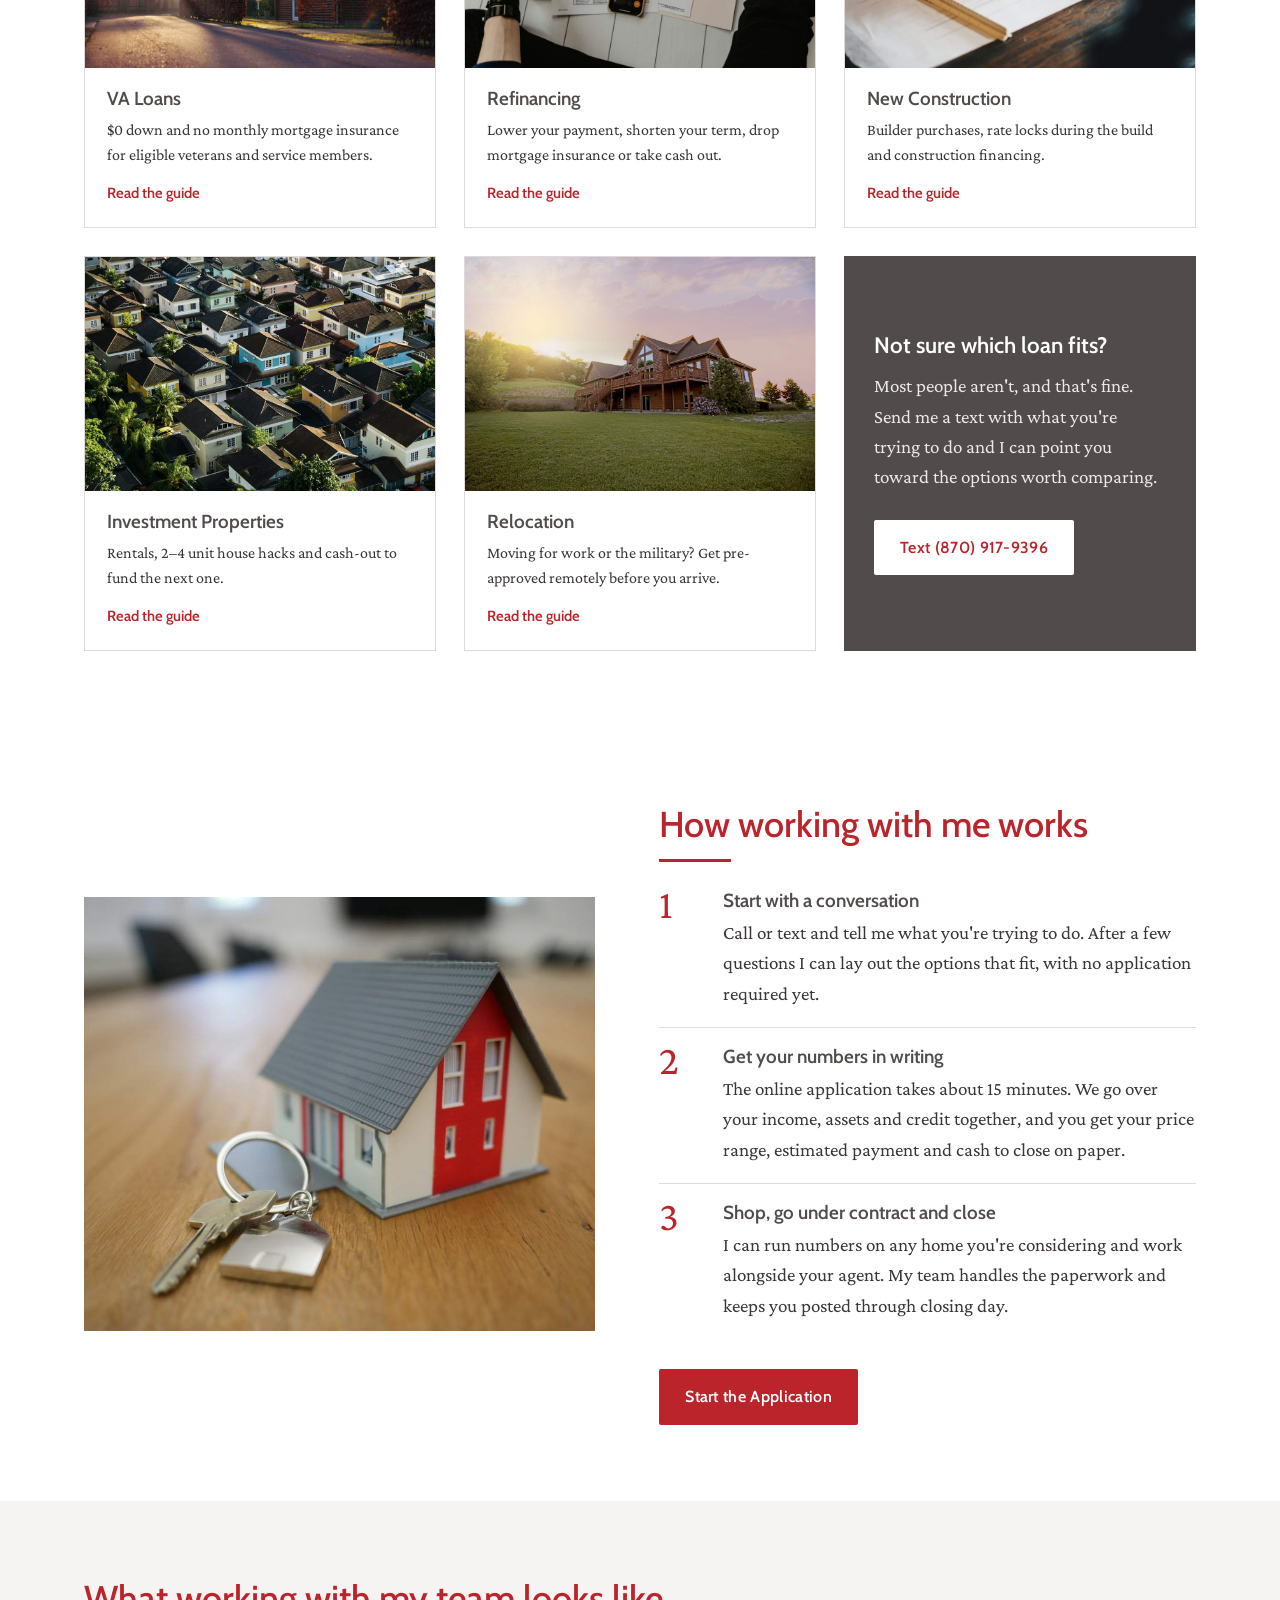
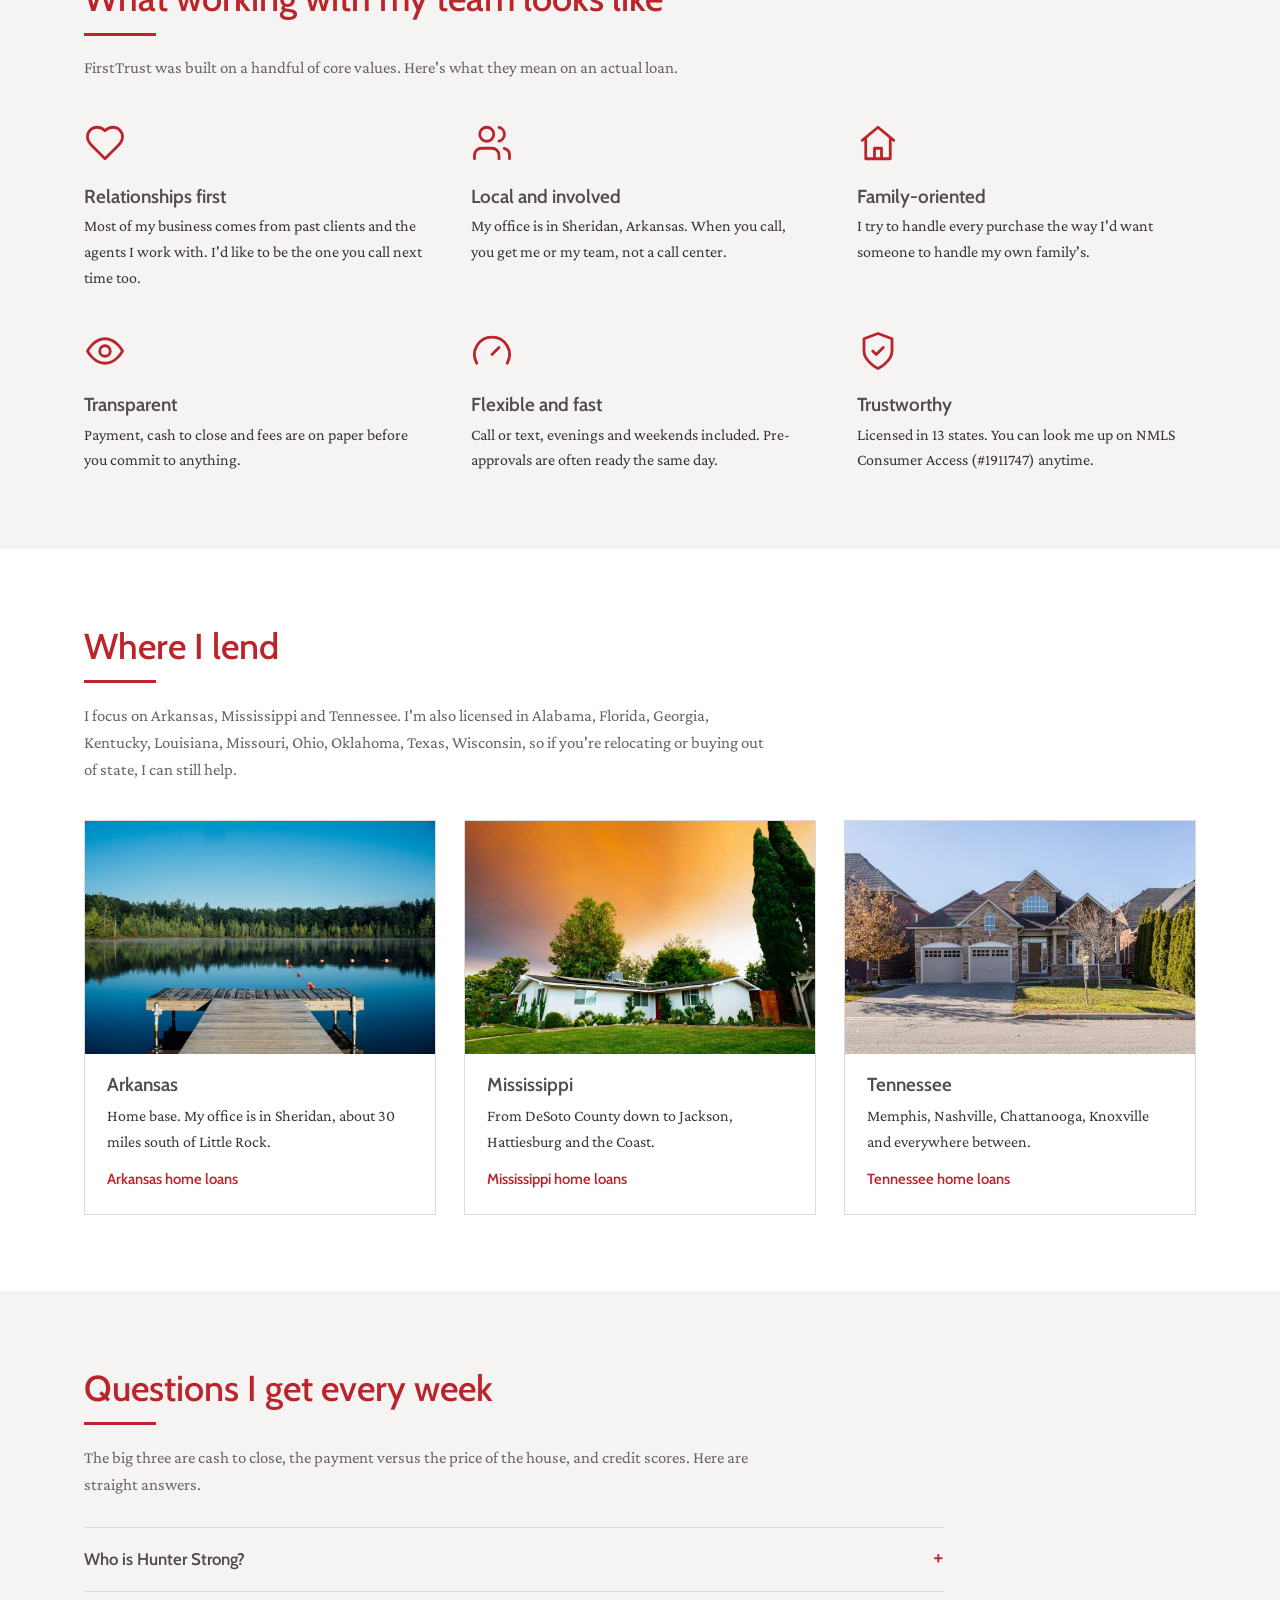
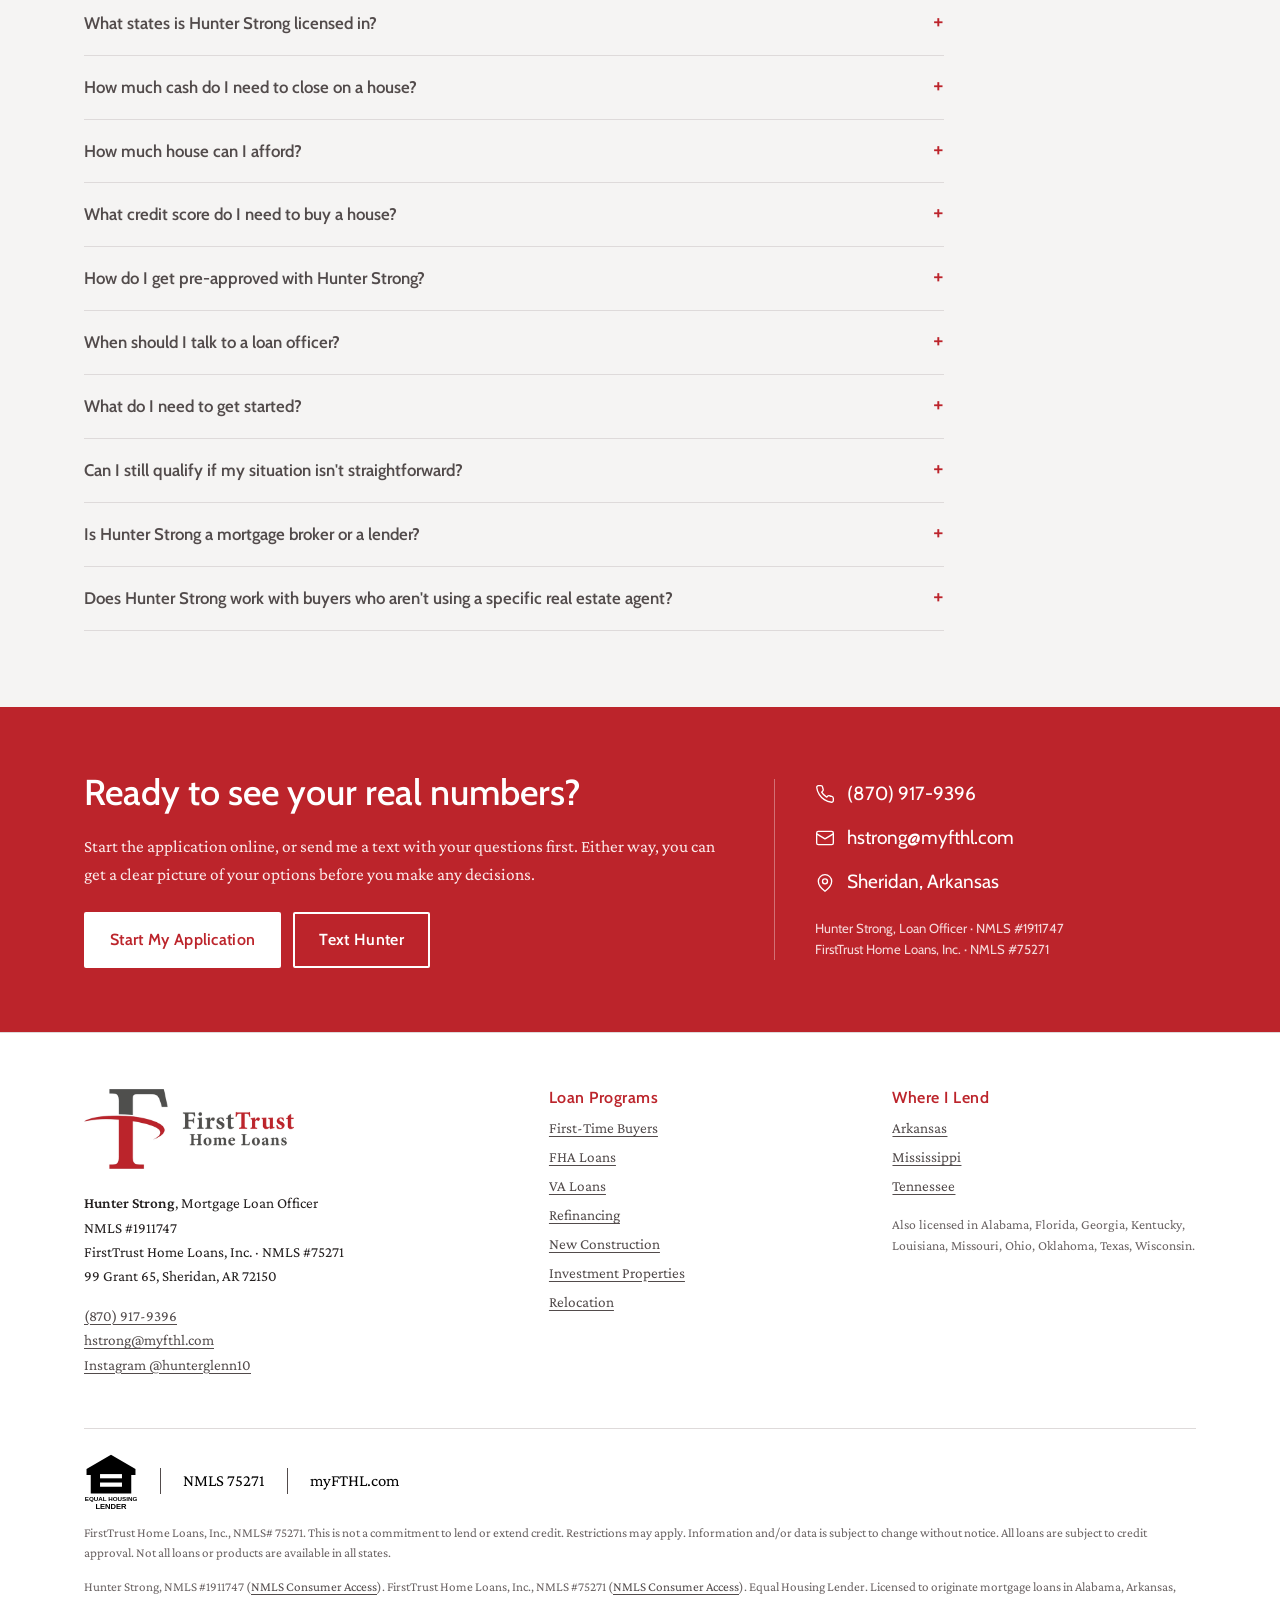
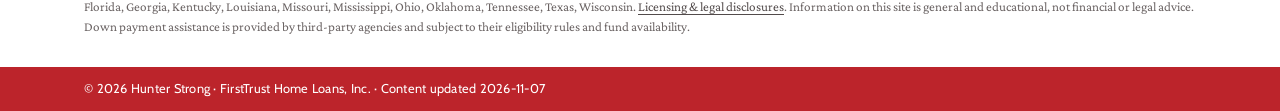
==== commit 35df00dd: "Rebrand to FirstTrust style guide, add photography, icons and new content - Apply FTHL brand colors," ====
--- a/index.html
+++ b/index.html
@@ -12,16 +12,16 @@
 <meta property="og:title" content="Hunter Strong | Loan Officer in Arkansas, Mississippi &amp; Tennessee | NMLS #1911747">
 <meta property="og:description" content="Hunter Strong is a mortgage loan officer with FirstTrust Home Loans (NMLS #1911747) helping first-time buyers, veterans and homeowners in Arkansas, Mississippi, Tennessee and 10 more states with FHA, VA, conventional, new construction and refinance loans.">
 <meta property="og:url" content="https://www.hunterstrongloans.com/">
-<meta property="og:image" content="https://www.hunterstrongloans.com/assets/hunter-strong.jpg">
+<meta property="og:image" content="https://www.hunterstrongloans.com/assets/img/hero-porch-home.jpg">
 <meta property="og:site_name" content="Hunter Strong, Loan Officer">
 <meta property="profile:first_name" content="Hunter">
 <meta property="profile:last_name" content="Strong">
-<meta name="twitter:card" content="summary">
+<meta name="twitter:card" content="summary_large_image">
 <meta name="theme-color" content="#bc242b">
-<link rel="icon" href="/assets/favicon.svg" type="image/svg+xml">
+<link rel="icon" href="/assets/firsttrust-mark.png" type="image/png">
 <link rel="preconnect" href="https://fonts.googleapis.com">
 <link rel="preconnect" href="https://fonts.gstatic.com" crossorigin>
-<link href="https://fonts.googleapis.com/css2?family=Plus+Jakarta+Sans:wght@400;600;700;800&display=swap" rel="stylesheet">
+<link href="https://fonts.googleapis.com/css2?family=Cabin:wght@400;500;600;700&family=Crimson+Pro:ital,wght@0,400;0,500;0,600;0,700;1,400&family=Mrs+Saint+Delafield&display=swap" rel="stylesheet">
 <link rel="stylesheet" href="/assets/styles.css">
 <link rel="alternate" type="text/plain" href="/llms.txt" title="LLM summary">
 <script type="application/ld+json">
@@ -547,7 +547,7 @@
      "name": "How much cash do I need to close on a house?",
      "acceptedAnswer": {
       "@type": "Answer",
-      "text": "Cash to close is your down payment plus closing costs and prepaid items (like homeowners insurance and property tax escrow), minus any credits from the seller or lender. Closing costs often run around 2–5% of the purchase price. Down payment assistance, gift funds and seller concessions can reduce what you bring to closing. Hunter gives you a written estimate up front so there are no surprises."
+      "text": "Cash to close is your down payment plus closing costs and prepaid items (like homeowners insurance and property tax escrow), minus any credits from the seller or lender. Closing costs often run around 2–5% of the purchase price. Down payment assistance, gift funds and seller concessions can reduce what you bring to closing. Hunter can give you a written estimate up front so you know what to expect."
      }
     },
     {
@@ -563,7 +563,7 @@
      "name": "What credit score do I need to buy a house?",
      "acceptedAnswer": {
       "@type": "Answer",
-      "text": "Typically a 580 minimum, with certain exceptions allowing scores as low as 500. If you're not there yet, Hunter will give you a specific plan to raise your score."
+      "text": "Typically a 580 minimum, with certain exceptions allowing scores as low as 500. If you're not there yet, Hunter can give you a specific plan to raise your score."
      }
     },
     {
@@ -572,6 +572,30 @@
      "acceptedAnswer": {
       "@type": "Answer",
       "text": "Apply online through Hunter's secure application at apply.myfthl.com, or call or text him at (870) 917-9396. Have recent pay stubs, W-2s and bank statements ready. Pre-approvals are often issued the same day."
+     }
+    },
+    {
+     "@type": "Question",
+     "name": "When should I talk to a loan officer?",
+     "acceptedAnswer": {
+      "@type": "Answer",
+      "text": "Earlier than most people think. A few months before you plan to shop is ideal, because it leaves time to work on credit, save for closing costs or line up down payment assistance. Even if you're a year out, a quick conversation can show you what to focus on."
+     }
+    },
+    {
+     "@type": "Question",
+     "name": "What do I need to get started?",
+     "acceptedAnswer": {
+      "@type": "Answer",
+      "text": "For a first conversation, nothing but a rough idea of your income, debts and savings. For a full pre-approval you'll typically need about 30 days of pay stubs, two years of W-2s (or tax returns if you're self-employed), two months of bank statements and a photo ID."
+     }
+    },
+    {
+     "@type": "Question",
+     "name": "Can I still qualify if my situation isn't straightforward?",
+     "acceptedAnswer": {
+      "@type": "Answer",
+      "text": "Often, yes. Self-employment, a recent job change, past credit trouble or income from more than one source can still work. Those files take more planning up front, so bring Hunter the details early and he can tell you which documents and programs may fit."
      }
     },
     {
@@ -598,15 +622,22 @@
 </head>
 <body>
 <a class="skip" href="#main">Skip to content</a>
+<div class="topbar"><div class="wrap">
+ <span>Hunter Strong, Loan Officer · NMLS #1911747 · FirstTrust Home Loans, Inc. · NMLS #75271</span>
+ <span class="topbar-links"><a href="tel:+18709179396">(870) 917-9396</a><a href="mailto:hstrong@myfthl.com">hstrong@myfthl.com</a></span>
+</div></div>
 <header class="site-header">
  <div class="wrap">
-  <a class="brand" href="/"><strong>Hunter Strong</strong><span>Loan Officer · NMLS #1911747</span></a>
+  <a class="brand" href="/" aria-label="Hunter Strong, home">
+   <span class="brand-name"><strong>Hunter Strong</strong><span>Loan Officer · NMLS #1911747</span></span>
+   <img class="ft-logo" src="/assets/firsttrust-logo.png" width="640" height="246" alt="FirstTrust Home Loans">
+  </a>
   <nav class="nav" aria-label="Main">
    <a href="/#loans">Loan Programs</a>
+   <a href="/#process">How It Works</a>
    <a href="/#areas">Where I Lend</a>
    <a href="/#about">About</a>
    <a href="/#faq">FAQ</a>
-   <a href="tel:+18709179396">(870) 917-9396</a>
    <a class="btn btn-primary btn-sm" href="https://apply.myfthl.com/homehub/signup/hstrong@myfthl.com" rel="noopener">Apply Now</a>
   </nav>
   <details class="menu">
@@ -614,48 +645,48 @@
    <div class="menu-panel">
     <a href="/">Home</a><a href="/first-time-home-buyers/">First-Time Buyers</a><a href="/fha-loans/">FHA Loans</a><a href="/va-loans/">VA Loans</a><a href="/refinance/">Refinancing</a><a href="/new-construction-loans/">New Construction</a><a href="/investment-property-loans/">Investment Properties</a><a href="/relocation/">Relocation</a><a href="/arkansas-loan-officer/">Arkansas</a><a href="/mississippi-loan-officer/">Mississippi</a><a href="/tennessee-loan-officer/">Tennessee</a><a href="/#faq">FAQ</a>
     <a href="tel:+18709179396">Call (870) 917-9396</a>
-    <a href="https://apply.myfthl.com/homehub/signup/hstrong@myfthl.com" rel="noopener">Apply Now →</a>
+    <a class="menu-apply" href="https://apply.myfthl.com/homehub/signup/hstrong@myfthl.com" rel="noopener">Apply Now</a>
    </div>
   </details>
  </div>
 </header>
 <main id="main">
-<section class="hero"><div class="wrap">
- <div>
-  <span class="eyebrow">Hunter Strong · Loan Officer in Arkansas, Mississippi &amp; Tennessee</span>
-  <h1>Let's get you home, minus the mortgage headache.</h1>
-  <p class="lede">I help first-time buyers, families, veterans and investors get into the right home loan, with straight answers on your payment, your cash to close and your credit before you ever make an offer.</p>
-  <div class="btn-row">
-   <a class="btn btn-primary" href="https://apply.myfthl.com/homehub/signup/hstrong@myfthl.com" rel="noopener">Get Pre-Approved</a>
-   <a class="btn btn-ghost" href="sms:+18709179396">Text Me: (870) 917-9396</a>
+<section class="hero">
+ <img class="hero-bg" src="/assets/img/hero-porch-home.jpg" alt="White farmhouse with a wraparound porch and a green lawn" width="1800" height="1200" fetchpriority="high">
+ <div class="wrap">
+  <div class="hero-panel">
+   <p class="kicker">Mortgage Loan Officer · Arkansas, Mississippi &amp; Tennessee</p>
+   <h1>Let's get you home, minus the mortgage headache.</h1>
+   <p class="lede">I help first-time buyers, families, veterans and investors find the right home loan, with straight answers on the payment, the cash to close and your credit before you ever make an offer.</p>
+   <div class="btn-row">
+    <a class="btn btn-primary" href="https://apply.myfthl.com/homehub/signup/hstrong@myfthl.com" rel="noopener">Get Pre-Approved</a>
+    <a class="btn btn-ghost" href="sms:+18709179396">Text (870) 917-9396</a>
+   </div>
+   <p class="hero-meta">Hunter Strong · NMLS #1911747 · FirstTrust Home Loans</p>
   </div>
  </div>
- <div class="hero-photo">
-  <img src="/assets/hunter-strong.jpg" width="600" height="600" alt="Hunter Strong, mortgage loan officer with FirstTrust Home Loans" fetchpriority="high">
-  <div class="hero-badge"><strong>Easy to reach</strong>Call or text, evenings and weekends too</div>
- </div>
-</div></section>
+</section>
 
-<section class="stats-band" aria-label="At a glance"><div class="wrap">
- <ul class="stats">
-  <li><strong>8+</strong><span>years in mortgage</span></li>
-  <li><strong>13</strong><span>states licensed</span></li>
-  <li><strong>5-person</strong><span>support team</span></li>
-  <li><strong>FHA · VA</strong><span>first-time buyer pro</span></li>
- </ul>
-</div></section>
+<nav class="quick" aria-label="What are you looking for?"><div class="wrap">
+ <p>I'm interested in&hellip;</p><a href="/first-time-home-buyers/"><svg class="ico" viewBox="0 0 24 24" fill="none" stroke="currentColor" stroke-width="1.6" stroke-linecap="round" stroke-linejoin="round" aria-hidden="true"><path d="M3 10.5 12 3l9 7.5"/><path d="M5 9.5V21h14V9.5"/><path d="M10 21v-6h4v6"/></svg><span>Buying my first home</span></a><a href="/va-loans/"><svg class="ico" viewBox="0 0 24 24" fill="none" stroke="currentColor" stroke-width="1.6" stroke-linecap="round" stroke-linejoin="round" aria-hidden="true"><path d="M4 22V4"/><path d="M4 4h13l-2 4 2 4H4"/></svg><span>Using my VA benefit</span></a><a href="/refinance/"><svg class="ico" viewBox="0 0 24 24" fill="none" stroke="currentColor" stroke-width="1.6" stroke-linecap="round" stroke-linejoin="round" aria-hidden="true"><path d="M21 12a9 9 0 0 1-15.5 6.2L3 16"/><path d="M3 12a9 9 0 0 1 15.5-6.2L21 8"/><path d="M21 3v5h-5M3 21v-5h5"/></svg><span>Refinancing</span></a><a href="/new-construction-loans/"><svg class="ico" viewBox="0 0 24 24" fill="none" stroke="currentColor" stroke-width="1.6" stroke-linecap="round" stroke-linejoin="round" aria-hidden="true"><path d="m15 12-8.5 8.5a2.1 2.1 0 0 1-3-3L12 9"/><path d="m17.6 15 4.4-4.4-6-6L13 7.6l-1-1-2 2 5 5"/></svg><span>Building a new home</span></a>
+</div></nav>
 
-<section id="about"><div class="wrap about">
- <div class="content">
+<section id="about" class="about"><div class="wrap about-grid">
+ <figure class="about-photo">
+  <img src="/assets/hunter-strong.jpg" width="600" height="600" alt="Hunter Strong, mortgage loan officer with FirstTrust Home Loans" loading="lazy">
+  <figcaption>Hunter Strong · NMLS #1911747</figcaption>
+ </figure>
+ <div class="about-copy">
   <h2>Hi, I'm Hunter.</h2>
-  <p class="lede">I'm a mortgage loan officer with FirstTrust Home Loans in Sheridan, Arkansas. I've spent 8+ years helping hundreds of families buy and refinance homes across Arkansas, Mississippi, Tennessee and 10 other states.</p>
-  <p>Buying a home shouldn't feel confusing. I explain every option in plain English, I'm easy to reach, and I treat my clients like family. You won't hear a "lowest rate in town" pitch from me. You'll get great service and the right loan for your situation, and my team of three loan officer assistants and two processors keeps your file moving.</p>
+  <p class="lede">I'm a mortgage loan officer with FirstTrust Home Loans in Sheridan, Arkansas. For more than 8 years I've helped hundreds of families buy and refinance homes in Arkansas, Mississippi, Tennessee and 10 other states.</p>
+  <p>Buying a home shouldn't feel confusing. I explain every option in plain English, I'm easy to reach, and I treat my clients like family. You won't hear a "lowest rate in town" pitch from me. What you get is honest advice about the loan that fits your situation, plus a team of three loan officer assistants and two processors working to keep your file moving.</p>
   <p>Off the clock, I'm with my wife Jordyn and our daughter Elyse, watching NFL football, reading or out on the lake.</p>
+  <p class="signature" aria-hidden="true">Hunter</p>
   <details class="details-panel">
    <summary>Licensing &amp; contact details</summary>
    <dl class="facts" aria-label="Quick facts about Hunter Strong">
     <div><dt>Name</dt><dd>Hunter Strong, Mortgage Loan Officer</dd></div>
-    <div><dt>NMLS</dt><dd><a href="https://www.nmlsconsumeraccess.org/EntityDetails.aspx/INDIVIDUAL/1911747" rel="noopener">#1911747</a> · FirstTrust Home Loans <a href="https://www.nmlsconsumeraccess.org/EntityDetails.aspx/COMPANY/75271" rel="noopener">#75271</a></dd></div>
+    <div><dt>NMLS</dt><dd><a href="https://www.nmlsconsumeraccess.org/EntityDetails.aspx/INDIVIDUAL/1911747" rel="noopener">#1911747</a> · FirstTrust Home Loans, Inc. <a href="https://www.nmlsconsumeraccess.org/EntityDetails.aspx/COMPANY/75271" rel="noopener">#75271</a></dd></div>
     <div><dt>Office</dt><dd>99 Grant 65, Sheridan, AR 72150</dd></div>
     <div><dt>Licensed in</dt><dd>Alabama, Arkansas, Florida, Georgia, Kentucky, Louisiana, Missouri, Mississippi, Ohio, Oklahoma, Tennessee, Texas, Wisconsin</dd></div>
     <div><dt>Specialties</dt><dd>First-time home buyers, FHA loans, VA loans, Conventional loans, Refinancing, New construction, Investment properties, Relocation</dd></div>
@@ -665,69 +696,88 @@
  </div>
 </div></section>
 
-<section class="alt" id="loans"><div class="wrap">
- <h2>Loan programs</h2>
- <p class="section-intro">Every situation is different. Here are the loans I help people with most. Tap any one for a plain-English guide.</p>
- <div class="grid"><a class="card" href="/first-time-home-buyers/"><h3>First-Time Buyers</h3><p>As little as 3% down, down payment assistance and a clear roadmap from pre-approval to keys.</p><span class="more">Learn more →</span></a><a class="card" href="/fha-loans/"><h3>FHA Loans</h3><p>3.5% down with a 580+ score. Flexible on credit and debt-to-income.</p><span class="more">Learn more →</span></a><a class="card" href="/va-loans/"><h3>VA Loans</h3><p>$0 down and no monthly mortgage insurance for eligible veterans and service members.</p><span class="more">Learn more →</span></a><a class="card" href="/refinance/"><h3>Refinancing</h3><p>Lower your payment, shorten your term, drop mortgage insurance or take cash out.</p><span class="more">Learn more →</span></a><a class="card" href="/new-construction-loans/"><h3>New Construction</h3><p>Builder purchases, rate locks during the build and construction financing.</p><span class="more">Learn more →</span></a><a class="card" href="/investment-property-loans/"><h3>Investment Properties</h3><p>Rentals, 2–4 unit house hacks and cash-out to grow your portfolio.</p><span class="more">Learn more →</span></a><a class="card" href="/relocation/"><h3>Relocation</h3><p>Moving for work or the military? Get pre-approved remotely and close on time.</p><span class="more">Learn more →</span></a></div>
+<section class="approach alt"><div class="wrap split">
+ <div>
+  <h2>Getting approved is the easy part. Picking the right loan is what matters.</h2>
+  <p>Two buyers can be approved for the same house and end up in very different places five years later. The down payment, the loan type, mortgage insurance, when you lock your rate and how much cash you keep in the bank all change what that house really costs you.</p>
+  <p>So before you write an offer, we sit down and compare your options side by side: the monthly payment, the cash to close, and what each one looks like over the life of the loan. The decision stays yours, and you can make it knowing exactly why.</p>
+  <a class="text-link" href="#process">See how the process works</a>
+ </div>
+ <img class="split-img" src="/assets/img/signing.jpg" alt="Person signing mortgage paperwork at a desk" width="1100" height="733" loading="lazy">
 </div></section>
 
-<section><div class="wrap">
- <h2>How working with me works</h2>
- <p class="section-intro">No mystery, no radio silence. Here's what to expect from first call to closing day.</p>
- <ol class="steps">
-  <li><strong>Quick call or text</strong>Tell me what you're trying to do. I'll ask a few questions and explain your options.</li>
-  <li><strong>Apply online</strong>Use my secure application. It takes about 15 minutes.</li>
-  <li><strong>Pre-approval &amp; game plan</strong>You'll see your price range, estimated payment and cash to close in writing.</li>
-  <li><strong>Shop &amp; go under contract</strong>I'll run numbers on any home you're considering and work with your agent.</li>
-  <li><strong>Close &amp; get your keys</strong>My team handles the details and keeps you updated until you're at the closing table.</li>
- </ol>
+<section id="loans"><div class="wrap">
+ <h2>Loan programs</h2>
+ <p class="section-intro">These are the loans I help people with most. Each guide covers who it's for, what it takes to qualify and the questions I hear every week.</p>
+ <div class="card-grid"><a class="photo-card" href="/first-time-home-buyers/"><img src="/assets/img/first-time-buyers.jpg" alt="Small white house with a picket fence and fall leaves in the yard" width="1100" height="733" loading="lazy"><span class="photo-card-body"><h3>First-Time Buyers</h3><span class="photo-card-text">As little as 3% down, down payment assistance and a clear path from pre-approval to keys.</span><span class="more">Read the guide</span></span></a><a class="photo-card" href="/fha-loans/"><img src="/assets/img/fha-loans.jpg" alt="Brick home with a sidewalk and young trees in a new neighborhood" width="1100" height="733" loading="lazy"><span class="photo-card-body"><h3>FHA Loans</h3><span class="photo-card-text">3.5% down with a 580+ score. More flexible on credit and debt-to-income.</span><span class="more">Read the guide</span></span></a><a class="photo-card" href="/va-loans/"><img src="/assets/img/va-loans.jpg" alt="Two-story home at sunrise with an American flag out front" width="1100" height="733" loading="lazy"><span class="photo-card-body"><h3>VA Loans</h3><span class="photo-card-text">$0 down and no monthly mortgage insurance for eligible veterans and service members.</span><span class="more">Read the guide</span></span></a><a class="photo-card" href="/refinance/"><img src="/assets/img/refinance.jpg" alt="Homeowner reviewing paperwork with a calculator and phone" width="1100" height="733" loading="lazy"><span class="photo-card-body"><h3>Refinancing</h3><span class="photo-card-text">Lower your payment, shorten your term, drop mortgage insurance or take cash out.</span><span class="more">Read the guide</span></span></a><a class="photo-card" href="/new-construction-loans/"><img src="/assets/img/new-construction.jpg" alt="Builder reviewing house plans at a desk" width="1100" height="733" loading="lazy"><span class="photo-card-body"><h3>New Construction</h3><span class="photo-card-text">Builder purchases, rate locks during the build and construction financing.</span><span class="more">Read the guide</span></span></a><a class="photo-card" href="/investment-property-loans/"><img src="/assets/img/investment.jpg" alt="Aerial view of a neighborhood of single-family homes" width="1100" height="733" loading="lazy"><span class="photo-card-body"><h3>Investment Properties</h3><span class="photo-card-text">Rentals, 2–4 unit house hacks and cash-out to fund the next one.</span><span class="more">Read the guide</span></span></a><a class="photo-card" href="/relocation/"><img src="/assets/img/relocation.jpg" alt="Wood home on a hill at sunset" width="1100" height="733" loading="lazy"><span class="photo-card-body"><h3>Relocation</h3><span class="photo-card-text">Moving for work or the military? Get pre-approved remotely before you arrive.</span><span class="more">Read the guide</span></span></a><div class="help-tile"><h3>Not sure which loan fits?</h3><p>Most people aren't, and that's fine. Send me a text with what you're trying to do and I can point you toward the options worth comparing.</p><a class="btn btn-light" href="sms:+18709179396">Text (870) 917-9396</a></div></div>
 </div></section>
 
-<section class="alt" id="areas"><div class="wrap">
- <h2>Where I lend</h2>
- <p class="section-intro">I'm based in Sheridan, Arkansas, and I focus on Arkansas, Mississippi and Tennessee. I'm also licensed in Alabama, Florida, Georgia, Kentucky, Louisiana, Missouri, Ohio, Oklahoma, Texas, Wisconsin, so if you're relocating or buying out of state, I can still help.</p>
- <div class="grid"><a class="card" href="/arkansas-loan-officer/"><h3>Arkansas</h3><p>Primary market. First-time buyer, FHA, VA, conventional, new construction and refinance loans.</p><span class="more">Arkansas loan officer →</span></a><a class="card" href="/mississippi-loan-officer/"><h3>Mississippi</h3><p>Primary market. First-time buyer, FHA, VA, conventional, new construction and refinance loans.</p><span class="more">Mississippi loan officer →</span></a><a class="card" href="/tennessee-loan-officer/"><h3>Tennessee</h3><p>Primary market. First-time buyer, FHA, VA, conventional, new construction and refinance loans.</p><span class="more">Tennessee loan officer →</span></a></div>
+<section id="process" class="process"><div class="wrap split split-rev">
+ <img class="split-img" src="/assets/img/keys.jpg" alt="House keys resting next to a small model home" width="1100" height="733" loading="lazy">
+ <div>
+  <h2>How working with me works</h2>
+  <ol class="steps">
+   <li><h3>Start with a conversation</h3><p>Call or text and tell me what you're trying to do. After a few questions I can lay out the options that fit, with no application required yet.</p></li>
+   <li><h3>Get your numbers in writing</h3><p>The online application takes about 15 minutes. We go over your income, assets and credit together, and you get your price range, estimated payment and cash to close on paper.</p></li>
+   <li><h3>Shop, go under contract and close</h3><p>I can run numbers on any home you're considering and work alongside your agent. My team handles the paperwork and keeps you posted through closing day.</p></li>
+  </ol>
+  <a class="btn btn-primary" href="https://apply.myfthl.com/homehub/signup/hstrong@myfthl.com" rel="noopener">Start the Application</a>
+ </div>
 </div></section>
 
-<section id="faq"><div class="wrap">
+<section class="values alt"><div class="wrap">
+ <h2>What working with my team looks like</h2>
+ <p class="section-intro">FirstTrust was built on a handful of core values. Here's what they mean on an actual loan.</p>
+ <ul class="value-list"><li><svg class="ico" viewBox="0 0 24 24" fill="none" stroke="currentColor" stroke-width="1.6" stroke-linecap="round" stroke-linejoin="round" aria-hidden="true"><path d="M19 14c1.5-1.5 3-3.2 3-5.5A5.5 5.5 0 0 0 16.5 3c-1.8 0-3 .5-4.5 2-1.5-1.5-2.7-2-4.5-2A5.5 5.5 0 0 0 2 8.5c0 2.3 1.5 4 3 5.5l7 7z"/></svg><h3>Relationships first</h3><p>Most of my business comes from past clients and the agents I work with. I'd like to be the one you call next time too.</p></li><li><svg class="ico" viewBox="0 0 24 24" fill="none" stroke="currentColor" stroke-width="1.6" stroke-linecap="round" stroke-linejoin="round" aria-hidden="true"><path d="M16 21v-2a4 4 0 0 0-4-4H6a4 4 0 0 0-4 4v2"/><circle cx="9" cy="7" r="4"/><path d="M22 21v-2a4 4 0 0 0-3-3.9M16 3.1a4 4 0 0 1 0 7.8"/></svg><h3>Local and involved</h3><p>My office is in Sheridan, Arkansas. When you call, you get me or my team, not a call center.</p></li><li><svg class="ico" viewBox="0 0 24 24" fill="none" stroke="currentColor" stroke-width="1.6" stroke-linecap="round" stroke-linejoin="round" aria-hidden="true"><path d="M3 10.5 12 3l9 7.5"/><path d="M5 9.5V21h14V9.5"/><path d="M10 21v-6h4v6"/></svg><h3>Family-oriented</h3><p>I try to handle every purchase the way I'd want someone to handle my own family's.</p></li><li><svg class="ico" viewBox="0 0 24 24" fill="none" stroke="currentColor" stroke-width="1.6" stroke-linecap="round" stroke-linejoin="round" aria-hidden="true"><path d="M2 12s3.5-7 10-7 10 7 10 7-3.5 7-10 7S2 12 2 12z"/><circle cx="12" cy="12" r="3"/></svg><h3>Transparent</h3><p>Payment, cash to close and fees are on paper before you commit to anything.</p></li><li><svg class="ico" viewBox="0 0 24 24" fill="none" stroke="currentColor" stroke-width="1.6" stroke-linecap="round" stroke-linejoin="round" aria-hidden="true"><path d="m12 14 4-4"/><path d="M3.3 19a10 10 0 1 1 17.4 0"/></svg><h3>Flexible and fast</h3><p>Call or text, evenings and weekends included. Pre-approvals are often ready the same day.</p></li><li><svg class="ico" viewBox="0 0 24 24" fill="none" stroke="currentColor" stroke-width="1.6" stroke-linecap="round" stroke-linejoin="round" aria-hidden="true"><path d="M12 22s8-4 8-10V5l-8-3-8 3v7c0 6 8 10 8 10z"/><path d="m9 12 2 2 4-4"/></svg><h3>Trustworthy</h3><p>Licensed in 13 states. You can look me up on NMLS Consumer Access (#1911747) anytime.</p></li></ul>
+</div></section>
+
+<section id="areas"><div class="wrap">
+ <h2>Where I lend</h2>
+ <p class="section-intro">I focus on Arkansas, Mississippi and Tennessee. I'm also licensed in Alabama, Florida, Georgia, Kentucky, Louisiana, Missouri, Ohio, Oklahoma, Texas, Wisconsin, so if you're relocating or buying out of state, I can still help.</p>
+ <div class="card-grid card-grid-3"><a class="photo-card" href="/arkansas-loan-officer/"><img src="/assets/img/lake-dock.jpg" alt="Wooden dock on a calm lake surrounded by trees" width="1100" height="733" loading="lazy"><span class="photo-card-body"><h3>Arkansas</h3><span class="photo-card-text">Home base. My office is in Sheridan, about 30 miles south of Little Rock.</span><span class="more">Arkansas home loans</span></span></a><a class="photo-card" href="/mississippi-loan-officer/"><img src="/assets/img/mississippi.jpg" alt="Single-story white home with a green lawn" width="1100" height="733" loading="lazy"><span class="photo-card-body"><h3>Mississippi</h3><span class="photo-card-text">From DeSoto County down to Jackson, Hattiesburg and the Coast.</span><span class="more">Mississippi home loans</span></span></a><a class="photo-card" href="/tennessee-loan-officer/"><img src="/assets/img/tennessee.jpg" alt="Brick home with a two-car garage on a suburban street" width="1100" height="733" loading="lazy"><span class="photo-card-body"><h3>Tennessee</h3><span class="photo-card-text">Memphis, Nashville, Chattanooga, Knoxville and everywhere between.</span><span class="more">Tennessee home loans</span></span></a></div>
+</div></section>
+
+<section id="faq" class="alt"><div class="wrap"><div class="content">
  <h2>Questions I get every week</h2>
- <p class="section-intro">The big three are always cash to close, the payment versus the house and credit scores. Here are straight answers.</p>
- <div class="faq"><details><summary>Who is Hunter Strong?</summary><div class="a"><p>Hunter Strong is a mortgage loan officer with FirstTrust Home Loans (NMLS #1911747, company NMLS #75271), based in Sheridan, Arkansas. He has 8+ years of mortgage experience, is licensed in 13 states and focuses on Arkansas, Mississippi and Tennessee. He specializes in first-time buyers, FHA, VA, conventional, new construction, investment property and refinance loans.</p></div></details><details><summary>What states is Hunter Strong licensed in?</summary><div class="a"><p>Hunter is licensed in Alabama, Arkansas, Florida, Georgia, Kentucky, Louisiana, Missouri, Mississippi, Ohio, Oklahoma, Tennessee, Texas, Wisconsin. His primary markets are Arkansas, Mississippi and Tennessee.</p></div></details><details><summary>How much cash do I need to close on a house?</summary><div class="a"><p>Cash to close is your down payment plus closing costs and prepaid items (like homeowners insurance and property tax escrow), minus any credits from the seller or lender. Closing costs often run around 2–5% of the purchase price. Down payment assistance, gift funds and seller concessions can reduce what you bring to closing. Hunter gives you a written estimate up front so there are no surprises.</p></div></details><details><summary>How much house can I afford?</summary><div class="a"><p>Start from the monthly payment you&#x27;re comfortable with, not the maximum you&#x27;re approved for. Your total payment includes principal, interest, property taxes, homeowners insurance and, if applicable, mortgage insurance and HOA dues. Lenders look at your debt-to-income ratio, but Hunter also helps you set a budget that leaves room for everyday life.</p></div></details><details><summary>What credit score do I need to buy a house?</summary><div class="a"><p>Typically a 580 minimum, with certain exceptions allowing scores as low as 500. If you&#x27;re not there yet, Hunter will give you a specific plan to raise your score.</p></div></details><details><summary>How do I get pre-approved with Hunter Strong?</summary><div class="a"><p>Apply online through Hunter&#x27;s secure application at apply.myfthl.com, or call or text him at (870) 917-9396. Have recent pay stubs, W-2s and bank statements ready. Pre-approvals are often issued the same day.</p></div></details><details><summary>Is Hunter Strong a mortgage broker or a lender?</summary><div class="a"><p>Hunter is a loan officer with FirstTrust Home Loans, a mortgage company licensed under NMLS #75271. He guides you through the application, pre-approval, underwriting and closing.</p></div></details><details><summary>Does Hunter Strong work with buyers who aren&#x27;t using a specific real estate agent?</summary><div class="a"><p>Yes. Hunter works directly with buyers and homeowners, and he&#x27;s happy to coordinate with whichever real estate agent you choose.</p></div></details></div>
+ <p class="section-intro">The big three are cash to close, the payment versus the price of the house, and credit scores. Here are straight answers.</p>
+ <div class="faq"><details><summary>Who is Hunter Strong?</summary><div class="a"><p>Hunter Strong is a mortgage loan officer with FirstTrust Home Loans (NMLS #1911747, company NMLS #75271), based in Sheridan, Arkansas. He has 8+ years of mortgage experience, is licensed in 13 states and focuses on Arkansas, Mississippi and Tennessee. He specializes in first-time buyers, FHA, VA, conventional, new construction, investment property and refinance loans.</p></div></details><details><summary>What states is Hunter Strong licensed in?</summary><div class="a"><p>Hunter is licensed in Alabama, Arkansas, Florida, Georgia, Kentucky, Louisiana, Missouri, Mississippi, Ohio, Oklahoma, Tennessee, Texas, Wisconsin. His primary markets are Arkansas, Mississippi and Tennessee.</p></div></details><details><summary>How much cash do I need to close on a house?</summary><div class="a"><p>Cash to close is your down payment plus closing costs and prepaid items (like homeowners insurance and property tax escrow), minus any credits from the seller or lender. Closing costs often run around 2–5% of the purchase price. Down payment assistance, gift funds and seller concessions can reduce what you bring to closing. Hunter can give you a written estimate up front so you know what to expect.</p></div></details><details><summary>How much house can I afford?</summary><div class="a"><p>Start from the monthly payment you&#x27;re comfortable with, not the maximum you&#x27;re approved for. Your total payment includes principal, interest, property taxes, homeowners insurance and, if applicable, mortgage insurance and HOA dues. Lenders look at your debt-to-income ratio, but Hunter also helps you set a budget that leaves room for everyday life.</p></div></details><details><summary>What credit score do I need to buy a house?</summary><div class="a"><p>Typically a 580 minimum, with certain exceptions allowing scores as low as 500. If you&#x27;re not there yet, Hunter can give you a specific plan to raise your score.</p></div></details><details><summary>How do I get pre-approved with Hunter Strong?</summary><div class="a"><p>Apply online through Hunter&#x27;s secure application at apply.myfthl.com, or call or text him at (870) 917-9396. Have recent pay stubs, W-2s and bank statements ready. Pre-approvals are often issued the same day.</p></div></details><details><summary>When should I talk to a loan officer?</summary><div class="a"><p>Earlier than most people think. A few months before you plan to shop is ideal, because it leaves time to work on credit, save for closing costs or line up down payment assistance. Even if you&#x27;re a year out, a quick conversation can show you what to focus on.</p></div></details><details><summary>What do I need to get started?</summary><div class="a"><p>For a first conversation, nothing but a rough idea of your income, debts and savings. For a full pre-approval you&#x27;ll typically need about 30 days of pay stubs, two years of W-2s (or tax returns if you&#x27;re self-employed), two months of bank statements and a photo ID.</p></div></details><details><summary>Can I still qualify if my situation isn&#x27;t straightforward?</summary><div class="a"><p>Often, yes. Self-employment, a recent job change, past credit trouble or income from more than one source can still work. Those files take more planning up front, so bring Hunter the details early and he can tell you which documents and programs may fit.</p></div></details><details><summary>Is Hunter Strong a mortgage broker or a lender?</summary><div class="a"><p>Hunter is a loan officer with FirstTrust Home Loans, a mortgage company licensed under NMLS #75271. He guides you through the application, pre-approval, underwriting and closing.</p></div></details><details><summary>Does Hunter Strong work with buyers who aren&#x27;t using a specific real estate agent?</summary><div class="a"><p>Yes. Hunter works directly with buyers and homeowners, and he&#x27;s happy to coordinate with whichever real estate agent you choose.</p></div></details></div>
+</div></div></section>
+<section class="cta"><div class="wrap">
+ <div class="cta-copy">
+  <h2>Ready to see your real numbers?</h2>
+  <p>Start the application online, or send me a text with your questions first. Either way, you can get a clear picture of your options before you make any decisions.</p>
+  <div class="btn-row"><a class="btn btn-light" href="https://apply.myfthl.com/homehub/signup/hstrong@myfthl.com" rel="noopener">Start My Application</a><a class="btn btn-outline-light" href="sms:+18709179396">Text Hunter</a></div>
+ </div>
+ <ul class="cta-contact">
+  <li><svg class="ico" viewBox="0 0 24 24" fill="none" stroke="currentColor" stroke-width="1.6" stroke-linecap="round" stroke-linejoin="round" aria-hidden="true"><path d="M22 16.9v3a2 2 0 0 1-2.2 2 19.8 19.8 0 0 1-8.6-3.1 19.5 19.5 0 0 1-6-6A19.8 19.8 0 0 1 2.1 4.2 2 2 0 0 1 4.1 2h3a2 2 0 0 1 2 1.7c.1.9.4 1.8.7 2.7a2 2 0 0 1-.5 2.1L8 9.8a16 16 0 0 0 6 6l1.3-1.3a2 2 0 0 1 2.1-.4c.9.3 1.8.6 2.7.7a2 2 0 0 1 1.7 2z"/></svg><a href="tel:+18709179396">(870) 917-9396</a></li>
+  <li><svg class="ico" viewBox="0 0 24 24" fill="none" stroke="currentColor" stroke-width="1.6" stroke-linecap="round" stroke-linejoin="round" aria-hidden="true"><rect x="2" y="4" width="20" height="16" rx="2"/><path d="m22 7-10 6L2 7"/></svg><a href="mailto:hstrong@myfthl.com">hstrong@myfthl.com</a></li>
+  <li><svg class="ico" viewBox="0 0 24 24" fill="none" stroke="currentColor" stroke-width="1.6" stroke-linecap="round" stroke-linejoin="round" aria-hidden="true"><path d="M20 10c0 6-8 12-8 12s-8-6-8-12a8 8 0 0 1 16 0z"/><circle cx="12" cy="10" r="3"/></svg><span>Sheridan, Arkansas</span></li>
+  <li class="cta-nmls">Hunter Strong, Loan Officer · NMLS #1911747<br>FirstTrust Home Loans, Inc. · NMLS #75271</li>
+ </ul>
 </div></section>
-<section><div class="wrap"><div class="cta">
- <div>
-  <h2>Ready to see your real numbers?</h2>
-  <p>Get pre-approved online in minutes, or text Hunter with your questions. No pressure and no jargon, just a clear plan.</p>
-  <div class="btn-row"><a class="btn btn-primary" href="https://apply.myfthl.com/homehub/signup/hstrong@myfthl.com" rel="noopener">Start My Application</a><a class="btn btn-ghost" href="sms:+18709179396">Text Hunter</a></div>
- </div>
- <div class="cta-contact">
-  <strong>Hunter Strong</strong>, Loan Officer<br>
-  📞 <a href="tel:+18709179396">(870) 917-9396</a><br>
-  ✉️ <a href="mailto:hstrong@myfthl.com">hstrong@myfthl.com</a><br>
-  📍 Sheridan, Arkansas<br>
-  NMLS #1911747 · FirstTrust Home Loans
- </div>
-</div></div></section>
 </main>
 <footer class="site-footer">
  <div class="wrap">
   <div class="foot-grid">
-   <div>
-    <h3>Hunter Strong, Loan Officer</h3>
-    <p>NMLS #1911747<br>FirstTrust Home Loans · NMLS #75271<br>99 Grant 65, Sheridan, AR 72150<br>
-    <a href="tel:+18709179396">(870) 917-9396</a> · <a href="mailto:hstrong@myfthl.com">hstrong@myfthl.com</a><br>
+   <div class="foot-brand">
+    <img class="ft-logo" src="/assets/firsttrust-logo.png" width="640" height="246" alt="FirstTrust Home Loans" loading="lazy">
+    <p><strong>Hunter Strong</strong>, Mortgage Loan Officer<br>NMLS #1911747<br>
+    FirstTrust Home Loans, Inc. · NMLS #75271<br>
+    99 Grant 65, Sheridan, AR 72150</p>
+    <p><a href="tel:+18709179396">(870) 917-9396</a><br><a href="mailto:hstrong@myfthl.com">hstrong@myfthl.com</a><br>
     <a href="https://www.instagram.com/hunterglenn10/" rel="noopener">Instagram @hunterglenn10</a></p>
    </div>
    <div><h3>Loan Programs</h3><ul><li><a href="/first-time-home-buyers/">First-Time Buyers</a></li><li><a href="/fha-loans/">FHA Loans</a></li><li><a href="/va-loans/">VA Loans</a></li><li><a href="/refinance/">Refinancing</a></li><li><a href="/new-construction-loans/">New Construction</a></li><li><a href="/investment-property-loans/">Investment Properties</a></li><li><a href="/relocation/">Relocation</a></li></ul></div>
-   <div><h3>Where I Lend</h3><ul><li><a href="/arkansas-loan-officer/">Arkansas Loan Officer</a></li><li><a href="/mississippi-loan-officer/">Mississippi Loan Officer</a></li><li><a href="/tennessee-loan-officer/">Tennessee Loan Officer</a></li></ul></div>
+   <div><h3>Where I Lend</h3><ul><li><a href="/arkansas-loan-officer/">Arkansas</a></li><li><a href="/mississippi-loan-officer/">Mississippi</a></li><li><a href="/tennessee-loan-officer/">Tennessee</a></li></ul>
+    <p class="foot-licensed">Also licensed in Alabama, Florida, Georgia, Kentucky, Louisiana, Missouri, Ohio, Oklahoma, Texas, Wisconsin.</p></div>
   </div>
   <div class="legal">
-   <div class="eho"><svg width="22" height="22" viewBox="0 0 24 24" aria-hidden="true"><path fill="currentColor" d="M12 2 1 10h3v11h16V10h3L12 2zm5 17H7v-8.6l5-3.6 5 3.6V19zM9 12h6v1.6H9V12zm0 3h6v1.6H9V15z"/></svg> Equal Housing Opportunity</div>
-   <p>Hunter Strong, NMLS #1911747 (<a href="https://www.nmlsconsumeraccess.org/EntityDetails.aspx/INDIVIDUAL/1911747" rel="noopener">verify on NMLS Consumer Access</a>). FirstTrust Home Loans, NMLS #75271 (<a href="https://www.nmlsconsumeraccess.org/EntityDetails.aspx/COMPANY/75271" rel="noopener">NMLS Consumer Access</a>). Licensed to originate mortgage loans in Alabama, Arkansas, Florida, Georgia, Kentucky, Louisiana, Missouri, Mississippi, Ohio, Oklahoma, Tennessee, Texas, Wisconsin. <a href="https://www.firsttrusthomeloans.com/licensing-legal/" rel="noopener">Licensing &amp; legal disclosures</a>.</p>
-   <p>This is not a commitment to lend. All loans are subject to credit approval, underwriting guidelines, property eligibility and verification. Programs, rates, terms and conditions are subject to change without notice. Information on this site is general and educational, not financial or legal advice. Down payment assistance is provided by third-party agencies and subject to their eligibility rules and fund availability.</p>
-   <p>© 2026 Hunter Strong. Content last updated 2026-11-07.</p>
+   <div class="required"><svg class="eho-logo" viewBox="0 0 64 66" role="img" aria-label="Equal Housing Lender"><path fill="currentColor" d="M32 2 3 19v7h5v22h48V26h5v-7z"/><rect x="19" y="25" width="26" height="5" class="eho-cut"/><rect x="19" y="35" width="26" height="5" class="eho-cut"/><text x="32" y="57" text-anchor="middle" font-family="Arial,Helvetica,sans-serif" font-size="7.4" font-weight="700" fill="currentColor">EQUAL HOUSING</text><text x="32" y="66" text-anchor="middle" font-family="Arial,Helvetica,sans-serif" font-size="9" font-weight="700" fill="currentColor">LENDER</text></svg><span>NMLS 75271</span><a href="https://www.myfthl.com/" rel="noopener">myFTHL.com</a></div>
+   <p>FirstTrust Home Loans, Inc., NMLS# 75271. This is not a commitment to lend or extend credit. Restrictions may apply. Information and/or data is subject to change without notice. All loans are subject to credit approval. Not all loans or products are available in all states.</p>
+   <p>Hunter Strong, NMLS #1911747 (<a href="https://www.nmlsconsumeraccess.org/EntityDetails.aspx/INDIVIDUAL/1911747" rel="noopener">NMLS Consumer Access</a>). FirstTrust Home Loans, Inc., NMLS #75271 (<a href="https://www.nmlsconsumeraccess.org/EntityDetails.aspx/COMPANY/75271" rel="noopener">NMLS Consumer Access</a>). Equal Housing Lender. Licensed to originate mortgage loans in Alabama, Arkansas, Florida, Georgia, Kentucky, Louisiana, Missouri, Mississippi, Ohio, Oklahoma, Tennessee, Texas, Wisconsin. <a href="https://www.firsttrusthomeloans.com/licensing-legal/" rel="noopener">Licensing &amp; legal disclosures</a>. Information on this site is general and educational, not financial or legal advice. Down payment assistance is provided by third-party agencies and subject to their eligibility rules and fund availability.</p>
   </div>
  </div>
+ <div class="foot-bar"><div class="wrap">© 2026 Hunter Strong · FirstTrust Home Loans, Inc. · Content updated 2026-11-07</div></div>
 </footer>
 </body>
 </html>
--- a/assets/styles.css
+++ b/assets/styles.css
@@ -1,15 +1,22 @@
+/* Hunter Strong | FirstTrust Home Loans
+   Brand colors and type follow the FirstTrust Brand & Style Guidelines:
+   Red #BC242B, Gray #524B4B, White, Black.
+   Primary type Minion Pro (web fallback Crimson Pro), secondary Gill Sans MT (web fallback Cabin). */
+
 :root {
   --red: #bc242b;
-  --red-dark: #96191f;
-  --ink: #1f1e1c;
-  --charcoal: #504f4d;
-  --muted: #6b6965;
-  --line: #e6e1da;
-  --paper: #faf8f5;
-  --card: #ffffff;
-  --tint: #f3eee8;
-  --radius: 14px;
-  --max: 1120px;
+  --red-deep: #9e1d23;
+  --gray: #524b4b;
+  --black: #000;
+  --white: #fff;
+  --text: #231f1f;
+  --soft: #6a6363;
+  --rule: #dedada;
+  --mist: #f5f4f3;
+  --serif: "Minion Pro", "Crimson Pro", Georgia, "Times New Roman", serif;
+  --sans: "Gill Sans MT", "Gill Sans", Cabin, "Trebuchet MS", sans-serif;
+  --script: "The Secret", "Mrs Saint Delafield", cursive;
+  --max: 1160px;
   color-scheme: light;
 }
 
@@ -17,189 +24,284 @@
 html { scroll-behavior: smooth; }
 body {
   margin: 0;
-  font-family: "Plus Jakarta Sans", system-ui, -apple-system, "Segoe UI", sans-serif;
-  font-size: 17px;
-  line-height: 1.65;
-  color: var(--ink);
-  background: var(--paper);
-  -webkit-font-smoothing: antialiased;
+  font-family: var(--serif);
+  font-size: 19px;
+  line-height: 1.6;
+  color: var(--text);
+  background: var(--white);
 }
 img { max-width: 100%; height: auto; display: block; }
-a { color: var(--red); text-underline-offset: 3px; }
-a:hover { color: var(--red-dark); }
-h1, h2, h3 { line-height: 1.2; letter-spacing: -0.015em; margin: 0 0 .5em; }
-h1 { font-size: clamp(2rem, 4.5vw, 3.1rem); font-weight: 800; }
-h2 { font-size: clamp(1.5rem, 3vw, 2.1rem); font-weight: 800; }
-h3 { font-size: 1.2rem; font-weight: 700; }
+a { color: var(--red); text-underline-offset: 3px; text-decoration-thickness: 1px; }
+a:hover { color: var(--red-deep); }
+h1, h2, h3 { font-family: var(--sans); line-height: 1.18; margin: 0 0 .55em; font-weight: 600; }
+h1 { font-size: clamp(2.1rem, 4.4vw, 3.2rem); color: var(--gray); }
+h2 { font-size: clamp(1.65rem, 3vw, 2.25rem); color: var(--red); font-weight: 500; }
+h3 { font-size: 1.18rem; color: var(--gray); }
 p { margin: 0 0 1em; }
-ul, ol { padding-left: 1.25em; margin: 0 0 1em; }
-li { margin-bottom: .35em; }
-
-.wrap { max-width: var(--max); margin: 0 auto; padding: 0 20px; }
+ul, ol { padding-left: 1.2em; margin: 0 0 1em; }
+li { margin-bottom: .4em; }
+strong { font-weight: 600; }
+
+.wrap { max-width: var(--max); margin: 0 auto; padding: 0 24px; }
 .skip { position: absolute; left: -9999px; }
 .skip:focus { left: 16px; top: 16px; background: #fff; padding: 8px 12px; z-index: 100; }
 
-/* Header */
-.site-header { background: #fff; border-bottom: 1px solid var(--line); position: sticky; top: 0; z-index: 50; }
-.site-header .wrap { display: flex; align-items: center; justify-content: space-between; gap: 16px; min-height: 68px; }
-.brand { text-decoration: none; color: var(--ink); display: flex; flex-direction: column; line-height: 1.15; }
-.brand strong { font-size: 1.15rem; font-weight: 800; }
-.brand span { font-size: .78rem; color: var(--muted); }
-.nav { display: flex; align-items: center; gap: 22px; }
-.nav a { color: var(--ink); text-decoration: none; font-weight: 600; font-size: .95rem; }
+/* Section headings carry the style guide's red rule */
+section > .wrap > h2, .split h2, .content > h2, .about-copy h2 { position: relative; padding-bottom: .45em; }
+section > .wrap > h2::after, .split h2::after, .content > h2::after, .about-copy h2::after {
+  content: ""; position: absolute; left: 0; bottom: 0; width: 72px; height: 3px; background: var(--red);
+}
+.section-intro { max-width: 680px; color: var(--soft); font-size: 1.05rem; }
+
+/* Top bar + header */
+.topbar { background: var(--gray); color: #e9e6e6; font-family: var(--sans); font-size: .78rem; letter-spacing: .02em; }
+.topbar .wrap { display: flex; justify-content: space-between; gap: 16px; padding-top: 7px; padding-bottom: 7px; }
+.topbar a { color: #fff; text-decoration: none; margin-left: 18px; }
+.topbar a:hover { text-decoration: underline; color: #fff; }
+
+.site-header { background: #fff; border-bottom: 3px solid var(--red); position: sticky; top: 0; z-index: 50; }
+.site-header .wrap { display: flex; align-items: center; justify-content: space-between; gap: 20px; min-height: 86px; }
+.brand { display: flex; align-items: center; gap: 18px; text-decoration: none; color: var(--gray); }
+.brand-name { display: flex; flex-direction: column; line-height: 1.15; padding-right: 18px; border-right: 1px solid var(--rule); }
+.brand-name strong { font-family: var(--sans); font-size: 1.3rem; font-weight: 600; color: var(--gray); }
+.brand-name span { font-family: var(--sans); font-size: .76rem; color: var(--soft); letter-spacing: .03em; }
+.brand .ft-logo { height: 60px; width: auto; }
+.nav { display: flex; align-items: center; gap: 24px; font-family: var(--sans); }
+.nav a { color: var(--gray); text-decoration: none; font-size: .95rem; font-weight: 500; }
 .nav a:hover { color: var(--red); }
 .nav a.btn-primary, .nav a.btn-primary:hover { color: #fff; }
-.menu { display: none; }
-.menu summary { list-style: none; cursor: pointer; font-weight: 700; padding: 8px 12px; border: 1px solid var(--line); border-radius: 10px; }
+.menu { display: none; font-family: var(--sans); }
+.menu summary { list-style: none; cursor: pointer; font-weight: 600; padding: 8px 14px; border: 1px solid var(--gray); color: var(--gray); }
 .menu summary::-webkit-details-marker { display: none; }
-.menu-panel { position: absolute; right: 16px; top: 62px; background: #fff; border: 1px solid var(--line); border-radius: 12px; padding: 10px; box-shadow: 0 12px 30px rgba(0,0,0,.1); display: flex; flex-direction: column; min-width: 220px; }
-.menu-panel a { padding: 10px 12px; color: var(--ink); text-decoration: none; font-weight: 600; border-radius: 8px; }
-.menu-panel a:hover { background: var(--tint); }
+.menu-panel { position: absolute; right: 0; left: 0; top: 100%; background: #fff; border-top: 1px solid var(--rule); border-bottom: 3px solid var(--red); padding: 8px 24px 16px; display: flex; flex-direction: column; }
+.menu-panel a { padding: 11px 0; color: var(--gray); text-decoration: none; font-weight: 500; border-bottom: 1px solid var(--rule); }
+.menu-panel a.menu-apply { color: var(--red); font-weight: 600; border-bottom: 0; }
 
 /* Buttons */
-.btn { display: inline-flex; align-items: center; justify-content: center; gap: 8px; padding: 13px 22px; border-radius: 999px; font-weight: 700; text-decoration: none; font-size: 1rem; border: 2px solid transparent; transition: background .15s, color .15s; }
+.btn { display: inline-flex; align-items: center; justify-content: center; gap: 8px; padding: 13px 24px; border-radius: 2px; font-family: var(--sans); font-weight: 600; font-size: 1rem; letter-spacing: .02em; text-decoration: none; border: 2px solid transparent; transition: background-color .15s, color .15s; }
 .btn-primary { background: var(--red); color: #fff; }
-.btn-primary:hover { background: var(--red-dark); color: #fff; }
-.btn-ghost { border-color: var(--ink); color: var(--ink); background: transparent; }
-.btn-ghost:hover { background: var(--ink); color: #fff; }
+.btn-primary:hover { background: var(--red-deep); color: #fff; }
+.btn-ghost { border-color: var(--gray); color: var(--gray); }
+.btn-ghost:hover { background: var(--gray); color: #fff; }
+.btn-light { background: #fff; color: var(--red); }
+.btn-light:hover { background: #f1eeee; color: var(--red-deep); }
+.btn-outline-light { border-color: #fff; color: #fff; }
+.btn-outline-light:hover { background: #fff; color: var(--red); }
 .btn-sm { padding: 9px 16px; font-size: .9rem; }
-.btn-row { display: flex; flex-wrap: wrap; gap: 12px; margin: 22px 0; }
+.btn-row { display: flex; flex-wrap: wrap; gap: 12px; margin: 24px 0 18px; }
+.text-link { font-family: var(--sans); font-weight: 600; }
+
+.ico { width: 26px; height: 26px; flex: none; }
 
 /* Hero */
-.hero { padding: 56px 0 40px; }
-.hero .wrap { display: grid; grid-template-columns: 1.35fr 1fr; gap: 48px; align-items: center; }
-.eyebrow { display: inline-block; font-size: .8rem; font-weight: 700; text-transform: uppercase; letter-spacing: .08em; color: var(--red); margin-bottom: 12px; }
-.lede { font-size: 1.15rem; color: var(--charcoal); }
-.hero-photo { position: relative; }
-.hero-photo img { border-radius: 22px; aspect-ratio: 1; object-fit: cover; width: 100%; box-shadow: 0 20px 50px rgba(31,30,28,.18); }
-.hero-badge { position: absolute; left: -14px; bottom: 22px; background: #fff; border-radius: 12px; padding: 10px 14px; box-shadow: 0 10px 30px rgba(0,0,0,.12); font-size: .85rem; line-height: 1.35; }
-.hero-badge strong { display: block; font-size: 1rem; }
-.chips { display: flex; flex-wrap: wrap; gap: 8px; margin: 0; padding: 0; list-style: none; }
-.chips li { margin: 0; background: #fff; border: 1px solid var(--line); border-radius: 999px; padding: 5px 12px; font-size: .85rem; font-weight: 600; color: var(--charcoal); }
-
-/* Page header (subpages) */
-.page-head { padding: 44px 0 8px; }
-.crumbs { font-size: .85rem; color: var(--muted); margin-bottom: 14px; }
-.crumbs a { color: var(--muted); }
-
-/* Answer box: the concise, quotable summary AI engines lift */
-.answer { background: #fff; border: 1px solid var(--line); border-left: 5px solid var(--red); border-radius: var(--radius); padding: 20px 24px; margin: 8px 0 8px; }
-.answer h2 { font-size: 1.05rem; text-transform: uppercase; letter-spacing: .06em; color: var(--red); margin-bottom: .4em; }
-.answer p:last-child { margin-bottom: 0; }
+.hero { position: relative; padding: 90px 0; min-height: 600px; display: flex; align-items: center; overflow: hidden; }
+.hero-bg { position: absolute; inset: 0; width: 100%; height: 100%; object-fit: cover; object-position: 60% 50%; }
+.hero .wrap { position: relative; width: 100%; }
+.hero-panel { background: #fff; max-width: 580px; padding: 40px 44px 30px; border-top: 6px solid var(--red); box-shadow: 0 18px 40px rgba(0,0,0,.18); }
+.kicker { font-family: var(--sans); font-size: .85rem; color: var(--red); font-weight: 600; letter-spacing: .04em; margin-bottom: 14px; }
+.lede { font-size: 1.16rem; color: #3b3535; }
+.hero-meta { font-family: var(--sans); font-size: .8rem; color: var(--soft); margin: 0; padding-top: 14px; border-top: 1px solid var(--rule); }
+
+/* Quick paths */
+.quick { background: var(--red); color: #fff; font-family: var(--sans); }
+.quick .wrap { display: grid; grid-template-columns: auto repeat(4, 1fr); align-items: stretch; }
+.quick p { margin: 0; padding: 22px 26px 22px 0; font-style: italic; font-family: var(--serif); font-size: 1.1rem; align-self: center; }
+.quick a { display: flex; align-items: center; gap: 12px; padding: 22px 20px; color: #fff; text-decoration: none; font-weight: 500; border-left: 1px solid rgba(255,255,255,.28); }
+.quick a:hover { background: var(--red-deep); color: #fff; }
 
 /* Sections */
-section { padding: 44px 0; }
-.alt { background: var(--tint); }
-.section-intro { max-width: 720px; color: var(--charcoal); }
-.content { max-width: 780px; }
-.content h2 { margin-top: 1.4em; }
-.content h2:first-child { margin-top: 0; }
-
-.grid { display: grid; gap: 18px; grid-template-columns: repeat(auto-fill, minmax(260px, 1fr)); margin-top: 24px; }
-.card { background: var(--card); border: 1px solid var(--line); border-radius: var(--radius); padding: 22px; display: flex; flex-direction: column; }
-.card p { color: var(--charcoal); font-size: .97rem; }
-.card .more { margin-top: auto; font-weight: 700; text-decoration: none; }
-a.card { text-decoration: none; color: inherit; transition: border-color .15s, transform .15s; }
-a.card:hover { border-color: var(--red); transform: translateY(-2px); color: inherit; }
-
-.facts { background: #fff; border: 1px solid var(--line); border-radius: var(--radius); overflow: hidden; margin: 0; }
-.facts div { display: grid; grid-template-columns: 210px 1fr; border-bottom: 1px solid var(--line); }
-.facts div:last-child { border-bottom: 0; }
-.facts dt { font-weight: 700; padding: 12px 18px; background: #fcfbf9; }
-.facts dd { margin: 0; padding: 12px 18px; color: var(--charcoal); }
-
-.two-col { display: grid; grid-template-columns: 1fr 1fr; gap: 40px; align-items: start; }
-
-.steps { counter-reset: step; list-style: none; padding: 0; display: grid; gap: 14px; grid-template-columns: repeat(auto-fill, minmax(200px, 1fr)); margin-top: 24px; }
-.steps li { counter-increment: step; background: #fff; border: 1px solid var(--line); border-radius: var(--radius); padding: 20px; margin: 0; font-size: .95rem; color: var(--charcoal); }
-.steps li::before { content: counter(step); display: inline-grid; place-items: center; width: 32px; height: 32px; border-radius: 50%; background: var(--red); color: #fff; font-weight: 800; margin-bottom: 10px; }
-.steps strong { display: block; color: var(--ink); font-size: 1.02rem; margin-bottom: 4px; }
+section { padding: 76px 0; }
+.alt { background: var(--mist); }
+.content { max-width: 800px; }
+.content h2 { margin-top: 1.5em; }
+.content > h2:first-child { margin-top: 0; }
+#faq .content { max-width: 860px; }
+.content ul li::marker { color: var(--red); }
+
+/* About */
+.about-grid { display: grid; grid-template-columns: 380px 1fr; gap: 64px; align-items: start; }
+.about-photo { margin: 0; }
+.about-photo img { width: 100%; aspect-ratio: 1; object-fit: cover; }
+.about-photo figcaption { background: var(--gray); color: #fff; font-family: var(--sans); font-size: .82rem; padding: 9px 14px; letter-spacing: .03em; }
+.signature { font-family: var(--script); font-size: 3.4rem; color: var(--red); line-height: 1; margin: 6px 0 18px; }
+.details-panel { border-top: 1px solid var(--rule); padding-top: 14px; }
+.details-panel summary { cursor: pointer; font-family: var(--sans); font-weight: 600; font-size: .92rem; color: var(--gray); }
+.facts { margin: 14px 0 0; font-size: .95rem; border-top: 1px solid var(--rule); }
+.facts div { display: grid; grid-template-columns: 130px 1fr; border-bottom: 1px solid var(--rule); }
+.facts dt { font-family: var(--sans); font-weight: 600; font-size: .85rem; padding: 9px 0; color: var(--gray); }
+.facts dd { margin: 0; padding: 8px 0; }
+
+/* Split layouts */
+.split { display: grid; grid-template-columns: 1.05fr 1fr; gap: 64px; align-items: center; }
+.split-rev { grid-template-columns: 1fr 1.05fr; }
+.split-img { width: 100%; aspect-ratio: 4 / 3.4; object-fit: cover; }
+
+/* Photo cards */
+.card-grid { display: grid; grid-template-columns: repeat(3, 1fr); gap: 28px; margin-top: 36px; }
+.card-grid > .photo-card:first-child:not(:only-child) { grid-column: span 2; }
+.card-grid-3 > .photo-card:first-child:not(:only-child) { grid-column: auto; }
+.photo-card { display: flex; flex-direction: column; text-decoration: none; color: inherit; background: #fff; border: 1px solid var(--rule); }
+.photo-card img { width: 100%; aspect-ratio: 3 / 2; object-fit: cover; }
+.card-grid > .photo-card:first-child:not(:only-child) img { aspect-ratio: 2.1 / 1; }
+.card-grid-3 > .photo-card:first-child:not(:only-child) img { aspect-ratio: 3 / 2; }
+.photo-card-body { display: flex; flex-direction: column; flex: 1; padding: 20px 22px 22px; }
+.photo-card h3 { margin-bottom: .35em; }
+.photo-card-text { color: #3b3535; font-size: 1rem; margin-bottom: 14px; }
+.photo-card .more { margin-top: auto; font-family: var(--sans); font-weight: 600; font-size: .92rem; color: var(--red); }
+.photo-card:hover { color: inherit; border-color: var(--gray); }
+.photo-card:hover .more { text-decoration: underline; }
+
+/* Process */
+.steps { list-style: none; padding: 0; margin: 28px 0 30px; counter-reset: step; }
+.steps li { counter-increment: step; position: relative; padding: 0 0 18px 64px; margin: 0 0 18px; border-bottom: 1px solid var(--rule); }
+.steps li:last-child { border-bottom: 0; margin-bottom: 0; }
+.steps li::before { content: counter(step); position: absolute; left: 0; top: -6px; font-family: var(--serif); font-size: 2.6rem; line-height: 1; color: var(--red); }
+.steps h3 { margin-bottom: .3em; }
+.steps p { margin: 0; color: #3b3535; }
+
+/* Values */
+.value-list { list-style: none; padding: 0; margin: 40px 0 0; display: grid; grid-template-columns: repeat(3, 1fr); gap: 40px 48px; }
+.value-list li { margin: 0; }
+.value-list .ico { width: 42px; height: 42px; color: var(--red); margin-bottom: 12px; }
+.value-list h3 { margin-bottom: .3em; }
+.value-list p { margin: 0; color: #3b3535; font-size: 1rem; }
 
 /* FAQ */
-.faq { max-width: 820px; margin-top: 20px; }
-.faq details { background: #fff; border: 1px solid var(--line); border-radius: 12px; margin-bottom: 10px; }
-.faq summary { cursor: pointer; padding: 16px 20px; font-weight: 700; list-style: none; display: flex; justify-content: space-between; gap: 16px; }
+.faq { margin-top: 28px; border-top: 1px solid var(--rule); }
+.faq details { border-bottom: 1px solid var(--rule); }
+.faq summary { cursor: pointer; padding: 18px 0; font-family: var(--sans); font-weight: 600; font-size: 1.05rem; color: var(--gray); list-style: none; display: flex; justify-content: space-between; gap: 20px; }
 .faq summary::-webkit-details-marker { display: none; }
-.faq summary::after { content: "+"; color: var(--red); font-size: 1.4rem; line-height: 1; }
-.faq details[open] summary::after { content: "–"; }
-.faq .a { padding: 0 20px 16px; color: var(--charcoal); }
+.faq summary::after { content: "+"; color: var(--red); font-size: 1.5rem; line-height: .9; font-weight: 400; }
+.faq details[open] summary::after { content: "\2212"; }
+.faq summary:hover { color: var(--red); }
+.faq .a { padding: 0 0 18px; color: #3b3535; }
 .faq .a p:last-child { margin-bottom: 0; }
 
-/* CTA */
-.cta { background: var(--ink); color: #fff; border-radius: 22px; padding: 40px; display: grid; grid-template-columns: 1.4fr 1fr; gap: 30px; align-items: center; }
+/* CTA band */
+.cta { background: var(--red); color: #fff; padding: 64px 0; }
+.cta .wrap { display: grid; grid-template-columns: 1.5fr 1fr; gap: 56px; align-items: center; }
 .cta h2 { color: #fff; }
-.cta p { color: #d9d6d1; }
-.cta .btn-ghost { border-color: #fff; color: #fff; }
-.cta .btn-ghost:hover { background: #fff; color: var(--ink); }
-.cta-contact { font-size: .95rem; line-height: 1.9; }
-.cta-contact a { color: #fff; }
-
-.note { font-size: .88rem; color: var(--muted); }
-.updated { font-size: .85rem; color: var(--muted); margin-top: 6px; }
+.cta h2::after { background: #fff !important; }
+.cta p { color: #fbeaea; font-size: 1.08rem; }
+.cta .btn-row { margin-bottom: 0; }
+.cta-contact { list-style: none; padding: 0 0 0 40px; margin: 0; border-left: 1px solid rgba(255,255,255,.35); font-family: var(--sans); }
+.cta-contact li { display: flex; align-items: center; gap: 12px; margin-bottom: 14px; }
+.cta-contact .ico { width: 20px; height: 20px; }
+.cta-contact a { color: #fff; text-decoration: none; }
+.cta-contact a:hover { text-decoration: underline; color: #fff; }
+.cta-nmls { display: block !important; font-size: .82rem; color: #f6d9da; margin: 20px 0 0 !important; line-height: 1.6; }
+
+/* Sub page banner */
+.page-banner { position: relative; height: 340px; display: flex; align-items: flex-end; overflow: hidden; background: var(--gray); }
+.page-banner img { position: absolute; inset: 0; width: 100%; height: 100%; object-fit: cover; }
+.page-banner::after { content: ""; position: absolute; inset: 0; background: linear-gradient(to top, rgba(0,0,0,.66), rgba(0,0,0,.08) 70%); }
+.page-banner .wrap { position: relative; z-index: 1; width: 100%; padding-bottom: 34px; }
+.page-banner h1 { color: #fff; margin: 0; }
+.crumbs { font-family: var(--sans); font-size: .85rem; color: #eee; margin-bottom: 10px; }
+.crumbs a { color: #fff; }
+
+.page-intro { padding: 56px 0 0; }
+.page-intro-grid { display: grid; grid-template-columns: 1fr 300px; gap: 56px; align-items: start; }
+.answer { background: var(--mist); border-left: 4px solid var(--red); padding: 26px 30px 18px; }
+.answer h2 { font-size: .95rem; color: var(--red); font-weight: 600; letter-spacing: .05em; margin-bottom: .6em; }
+.updated { font-family: var(--sans); font-size: .8rem; color: var(--soft); border-top: 1px solid var(--rule); padding-top: 12px; margin: 6px 0 0; }
+.side-card { border: 1px solid var(--rule); padding: 0 0 22px; font-family: var(--sans); font-size: .92rem; text-align: center; }
+.side-card img { width: 100%; aspect-ratio: 1.15; object-fit: cover; object-position: 50% 20%; margin-bottom: 16px; }
+.side-card p { padding: 0 20px; color: var(--soft); }
+.side-card strong { display: block; color: var(--gray); font-size: 1.05rem; margin-bottom: 4px; }
+.side-card .btn { margin: 0 20px 12px; width: calc(100% - 40px); }
+.side-phone { display: inline-flex; align-items: center; gap: 8px; color: var(--gray); text-decoration: none; font-weight: 600; }
+.side-phone .ico { width: 18px; height: 18px; color: var(--red); }
+.body-section { padding-top: 48px; }
+.related { margin-top: 44px; }
+.related ul { list-style: none; padding: 0; display: flex; flex-wrap: wrap; gap: 10px; }
+.related li { margin: 0; }
+.related a { display: inline-block; padding: 8px 16px; border: 1px solid var(--gray); color: var(--gray); text-decoration: none; font-family: var(--sans); font-size: .92rem; background: #fff; }
+.related a:hover { background: var(--gray); color: #fff; }
 
 /* Footer */
-.site-footer { background: #161513; color: #bdb9b3; font-size: .88rem; padding: 44px 0 30px; margin-top: 50px; }
-.site-footer a { color: #e9e6e1; }
-.foot-grid { display: grid; grid-template-columns: 1.3fr 1fr 1fr; gap: 30px; margin-bottom: 28px; }
-.site-footer h3 { color: #fff; font-size: 1rem; }
+.site-footer { background: #fff; border-top: 1px solid var(--rule); font-size: .95rem; padding-top: 56px; }
+.site-footer a { color: var(--gray); }
+.site-footer a:hover { color: var(--red); }
+.foot-grid { display: grid; grid-template-columns: 1.4fr 1fr 1fr; gap: 40px; padding-bottom: 36px; }
+.foot-brand .ft-logo { width: 210px; margin-bottom: 22px; }
+.site-footer h3 { font-size: 1rem; color: var(--red); letter-spacing: .03em; }
 .site-footer ul { list-style: none; padding: 0; }
-.legal { border-top: 1px solid #2f2d2a; padding-top: 20px; font-size: .8rem; line-height: 1.6; }
-.eho { display: inline-flex; align-items: center; gap: 8px; color: #fff; font-weight: 700; margin-bottom: 10px; }
-
-@media (max-width: 860px) {
+.site-footer li { margin-bottom: .3em; }
+.foot-licensed { font-size: .85rem; color: var(--soft); }
+.legal { border-top: 1px solid var(--rule); padding: 24px 0 16px; font-size: .82rem; color: var(--soft); line-height: 1.55; }
+.required { display: flex; align-items: center; gap: 22px; font-family: "Minion Pro", "Crimson Pro", serif; font-size: 1.05rem; color: var(--black); margin-bottom: 14px; }
+.required span, .required a { padding-left: 22px; border-left: 1px solid var(--gray); color: var(--black); text-decoration: none; }
+.eho-logo { width: 54px; height: auto; color: var(--black); }
+.eho-cut { fill: #fff; }
+.foot-bar { background: var(--red); color: #fff; font-family: var(--sans); font-size: .8rem; padding: 12px 0; letter-spacing: .02em; }
+
+/* 404 */
+.notfound { padding: 90px 0; }
+
+@media (max-width: 1060px) {
+  .nav { gap: 16px; }
+  .nav a:not(.btn) { font-size: .88rem; }
+  .brand .ft-logo { height: 46px; }
+  .quick .wrap { grid-template-columns: repeat(4, 1fr); }
+  .quick p { display: none; }
+  .quick a:first-of-type { border-left: 0; }
+}
+@media (max-width: 900px) {
+  body { font-size: 18px; }
+  .topbar .wrap > span:first-child { display: none; }
+  .topbar .wrap { justify-content: center; }
+  .topbar a { margin: 0 9px; }
   .nav { display: none; }
   .menu { display: block; }
-  .hero { padding-top: 32px; }
-  .hero .wrap, .two-col, .cta, .foot-grid { grid-template-columns: 1fr; }
-  .hero-photo { max-width: 380px; order: -1; }
-  .hero-badge { left: 12px; }
+  .site-header .wrap { min-height: 72px; }
+  section { padding: 54px 0; }
+  .hero { display: block; padding: 0; min-height: 0; }
+  .hero-bg { position: static; height: 260px; }
+  .hero .wrap { padding: 0; }
+  .hero-panel { max-width: none; box-shadow: none; padding: 30px 24px 24px; }
+  .quick .wrap { grid-template-columns: 1fr 1fr; padding: 0; }
+  .quick a { border-left: 0; border-top: 1px solid rgba(255,255,255,.25); padding: 16px 18px; }
+  .quick a:nth-of-type(even) { border-left: 1px solid rgba(255,255,255,.25); }
+  .about-grid, .split, .split-rev, .cta .wrap, .page-intro-grid, .foot-grid { grid-template-columns: 1fr; gap: 32px; }
+  .about-photo { max-width: 320px; }
+  .split-rev .split-img { order: 2; }
+  .card-grid { grid-template-columns: 1fr 1fr; gap: 20px; }
+  .card-grid > .photo-card:first-child:not(:only-child) { grid-column: span 2; }
+  .card-grid-3 > .photo-card:first-child:not(:only-child) { grid-column: span 2; }
+  .value-list { grid-template-columns: 1fr 1fr; gap: 30px; }
+  .cta-contact { border-left: 0; padding: 22px 0 0; border-top: 1px solid rgba(255,255,255,.35); }
+  .page-banner { height: 240px; }
+  .side-card { max-width: 340px; }
+}
+@media (max-width: 600px) {
+  .wrap { padding: 0 16px; }
+  .brand-name { padding-right: 12px; }
+  .brand-name strong { font-size: 1.1rem; }
+  .brand-name span { font-size: .68rem; }
+  .brand { gap: 12px; }
+  .brand .ft-logo { height: 40px; }
+  .hero-panel { padding: 26px 16px 22px; }
+  .quick a { padding: 14px 12px; font-size: .9rem; gap: 8px; }
+  .quick .ico { width: 22px; height: 22px; }
+  .card-grid, .value-list { grid-template-columns: 1fr; }
+  .card-grid > .photo-card:first-child:not(:only-child), .card-grid-3 > .photo-card:first-child:not(:only-child) { grid-column: auto; }
+  .card-grid > .photo-card:first-child img { aspect-ratio: 3 / 2; }
+  .btn-row .btn { width: 100%; }
   .facts div { grid-template-columns: 1fr; }
-  .facts dt { padding-bottom: 2px; }
-  .cta { padding: 28px 22px; }
-  section { padding: 34px 0; }
+  .facts dt { padding-bottom: 0; }
+  .required { flex-wrap: wrap; gap: 14px; font-size: .95rem; }
+  .required span, .required a { padding-left: 14px; }
+  .answer { padding: 22px 18px 14px; }
 }
 @media (max-width: 420px) {
-  .wrap { padding: 0 16px; }
-  .btn { width: 100%; }
-}
-
-/* Homepage: lighter trust signals */
-.hero-meta { font-size: .9rem; color: var(--muted); font-weight: 600; margin: 0; }
-.stats-band { padding: 0 0 8px; }
-.stats { list-style: none; margin: 0; padding: 22px 0; display: grid; grid-template-columns: repeat(4, 1fr); border-top: 1px solid var(--line); border-bottom: 1px solid var(--line); }
-.stats li { margin: 0; text-align: center; padding: 4px 12px; border-left: 1px solid var(--line); }
-.stats li:first-child { border-left: 0; }
-.stats strong { display: block; font-size: 1.6rem; font-weight: 800; color: var(--red); line-height: 1.2; }
-.stats span { font-size: .88rem; color: var(--muted); }
-.about { max-width: 760px; }
-.details-panel { margin-top: 18px; border-top: 1px solid var(--line); padding-top: 12px; }
-.details-panel summary { cursor: pointer; font-weight: 700; font-size: .92rem; color: var(--charcoal); }
-.details-panel .facts { margin-top: 12px; font-size: .9rem; }
-.details-panel .facts div { grid-template-columns: 120px 1fr; }
-.details-panel .facts dt, .details-panel .facts dd { padding: 8px 14px; }
-@media (max-width: 860px) {
-  .stats { grid-template-columns: repeat(2, 1fr); row-gap: 18px; }
-  .stats li:nth-child(3) { border-left: 0; }
-  .hero-photo { max-width: 150px; }
-  .hero-photo img { border-radius: 50%; box-shadow: none; }
-  .hero-badge { display: none; }
-  .hero .wrap { gap: 18px; }
-  .details-panel .facts div { grid-template-columns: 1fr; }
-}
-
-/* Consistent centered layout */
-.wrap > h2, .section-intro { text-align: center; margin-left: auto; margin-right: auto; }
-.content, .faq { margin-left: auto; margin-right: auto; }
-.grid { display: flex; flex-wrap: wrap; justify-content: center; }
-.grid > * { flex: 1 1 300px; max-width: 348px; }
-.steps { justify-content: center; }
-.about { text-align: center; }
-.about .facts { text-align: left; }
-.about .details-panel summary { display: inline-block; }
-.page-head .wrap { text-align: center; }
-.page-head .btn-row { justify-content: center; }
-.page-head .answer { text-align: left; margin-left: auto; margin-right: auto; }
-@media (max-width: 860px) {
-  .hero .wrap { text-align: center; justify-items: center; }
-  .hero .btn-row { justify-content: center; }
-}
+  .brand-name span { display: none; }
+}
+
+/* "Not sure" tile that closes out the loan grid */
+.help-tile { background: var(--gray); color: #fff; padding: 34px 30px; display: flex; flex-direction: column; justify-content: center; }
+.help-tile h3 { color: #fff; font-size: 1.4rem; }
+.help-tile p { color: #ece9e9; }
+.help-tile .btn { align-self: flex-start; margin-top: 8px; }
+@media (max-width: 900px) { .help-tile { grid-column: span 2; } }
+@media (max-width: 600px) { .help-tile { grid-column: auto; } .help-tile .btn { align-self: stretch; } }
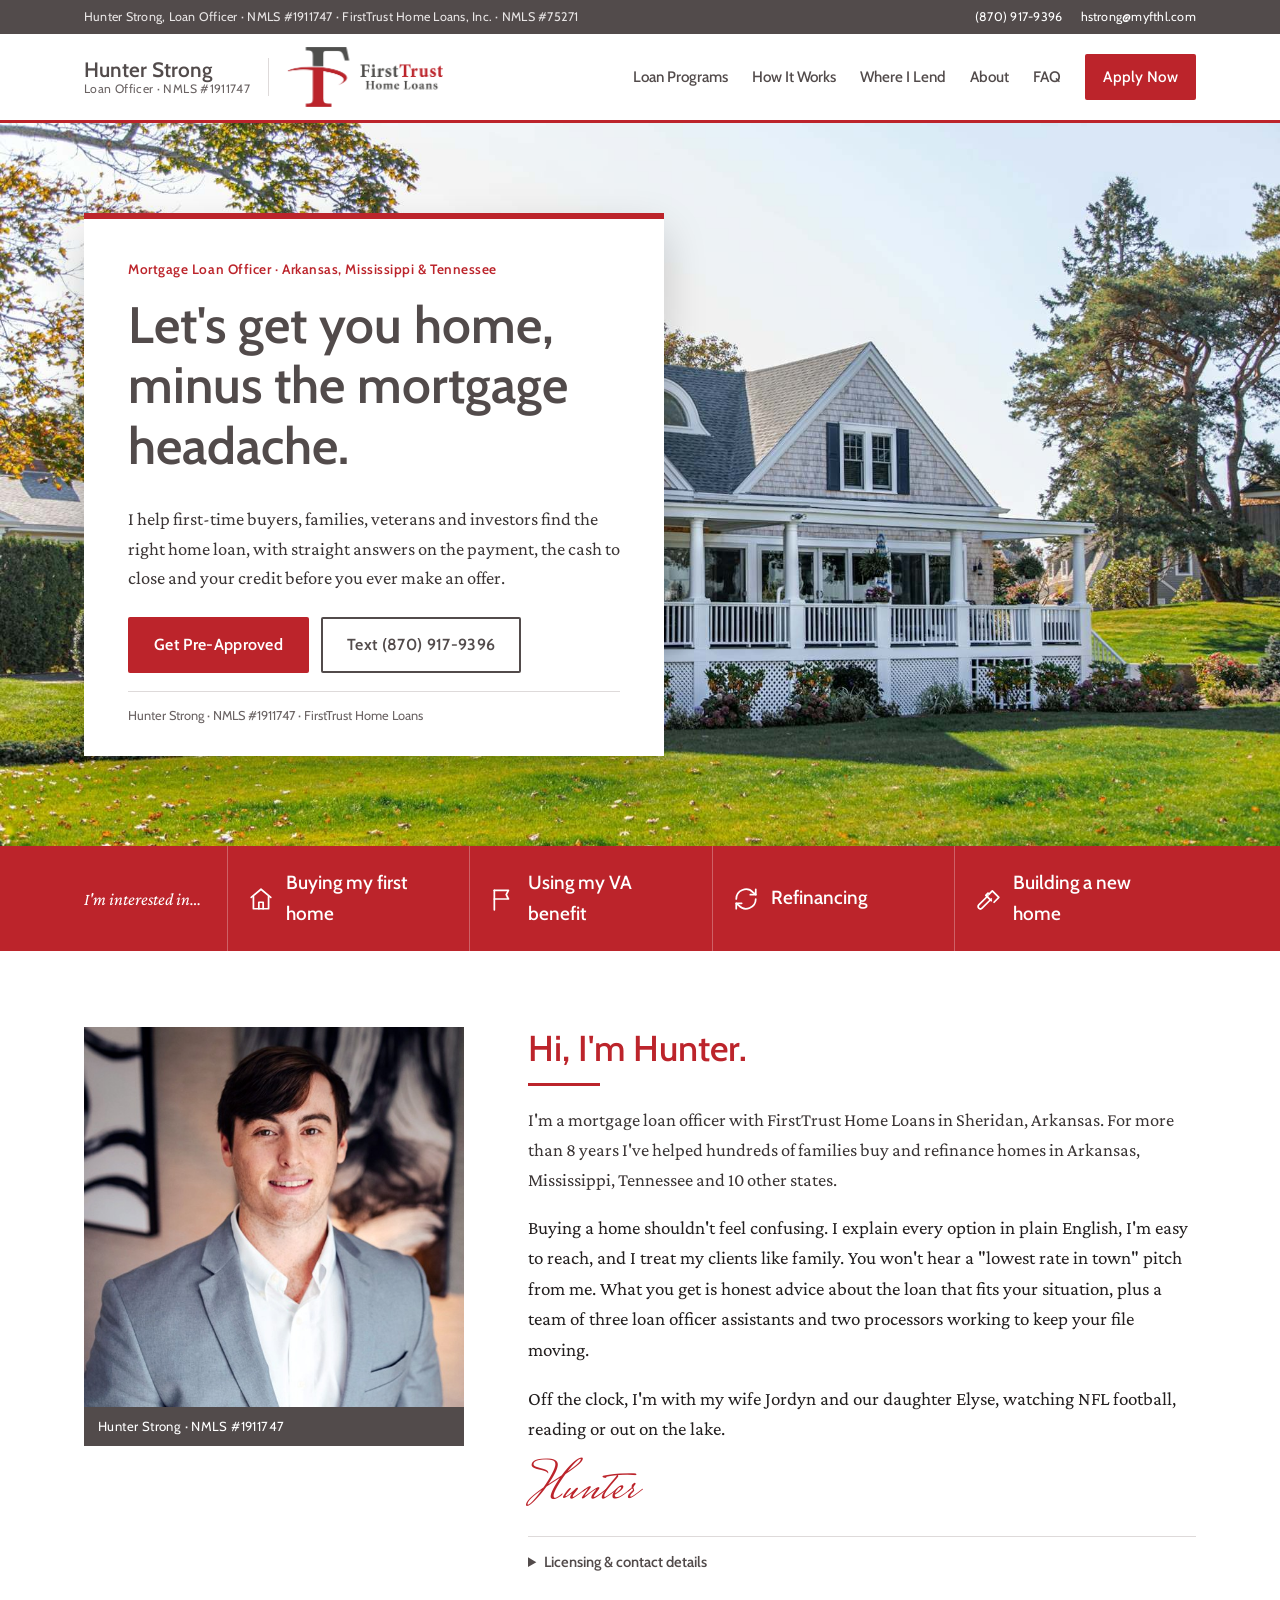
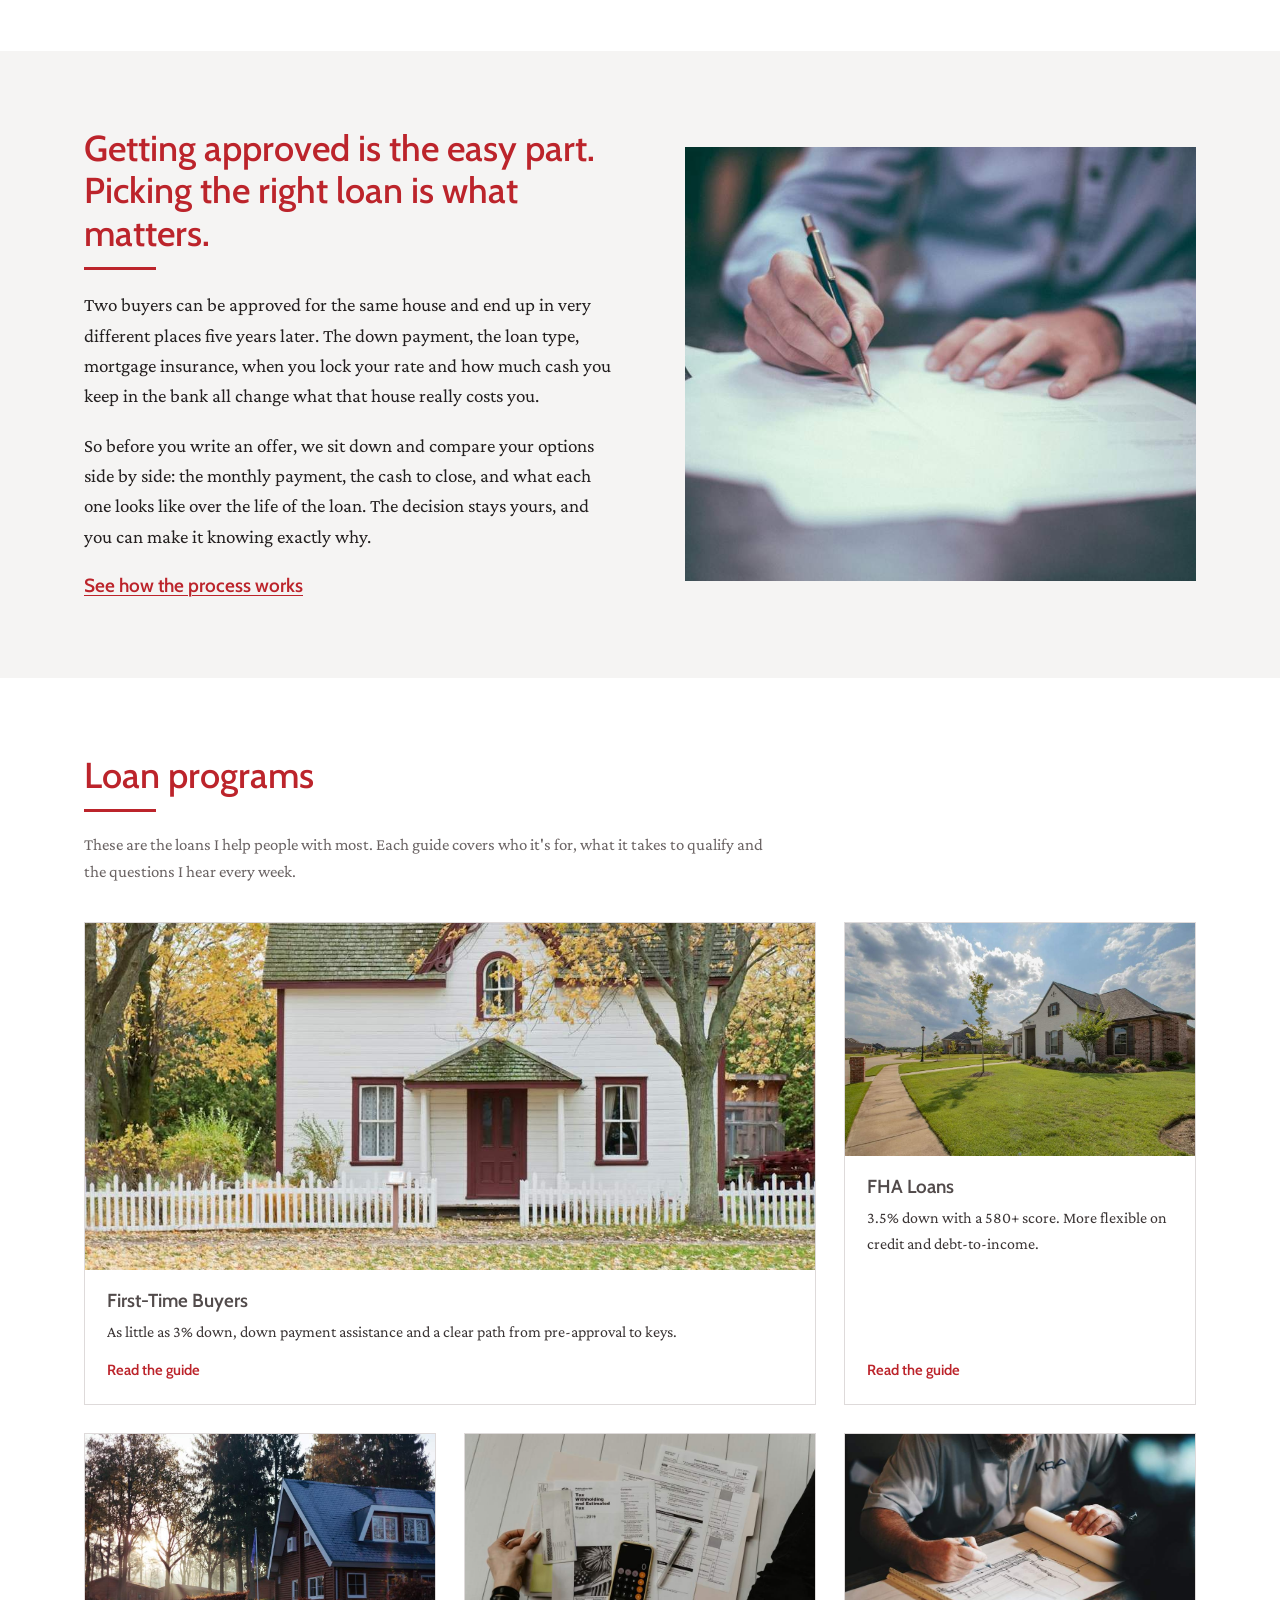
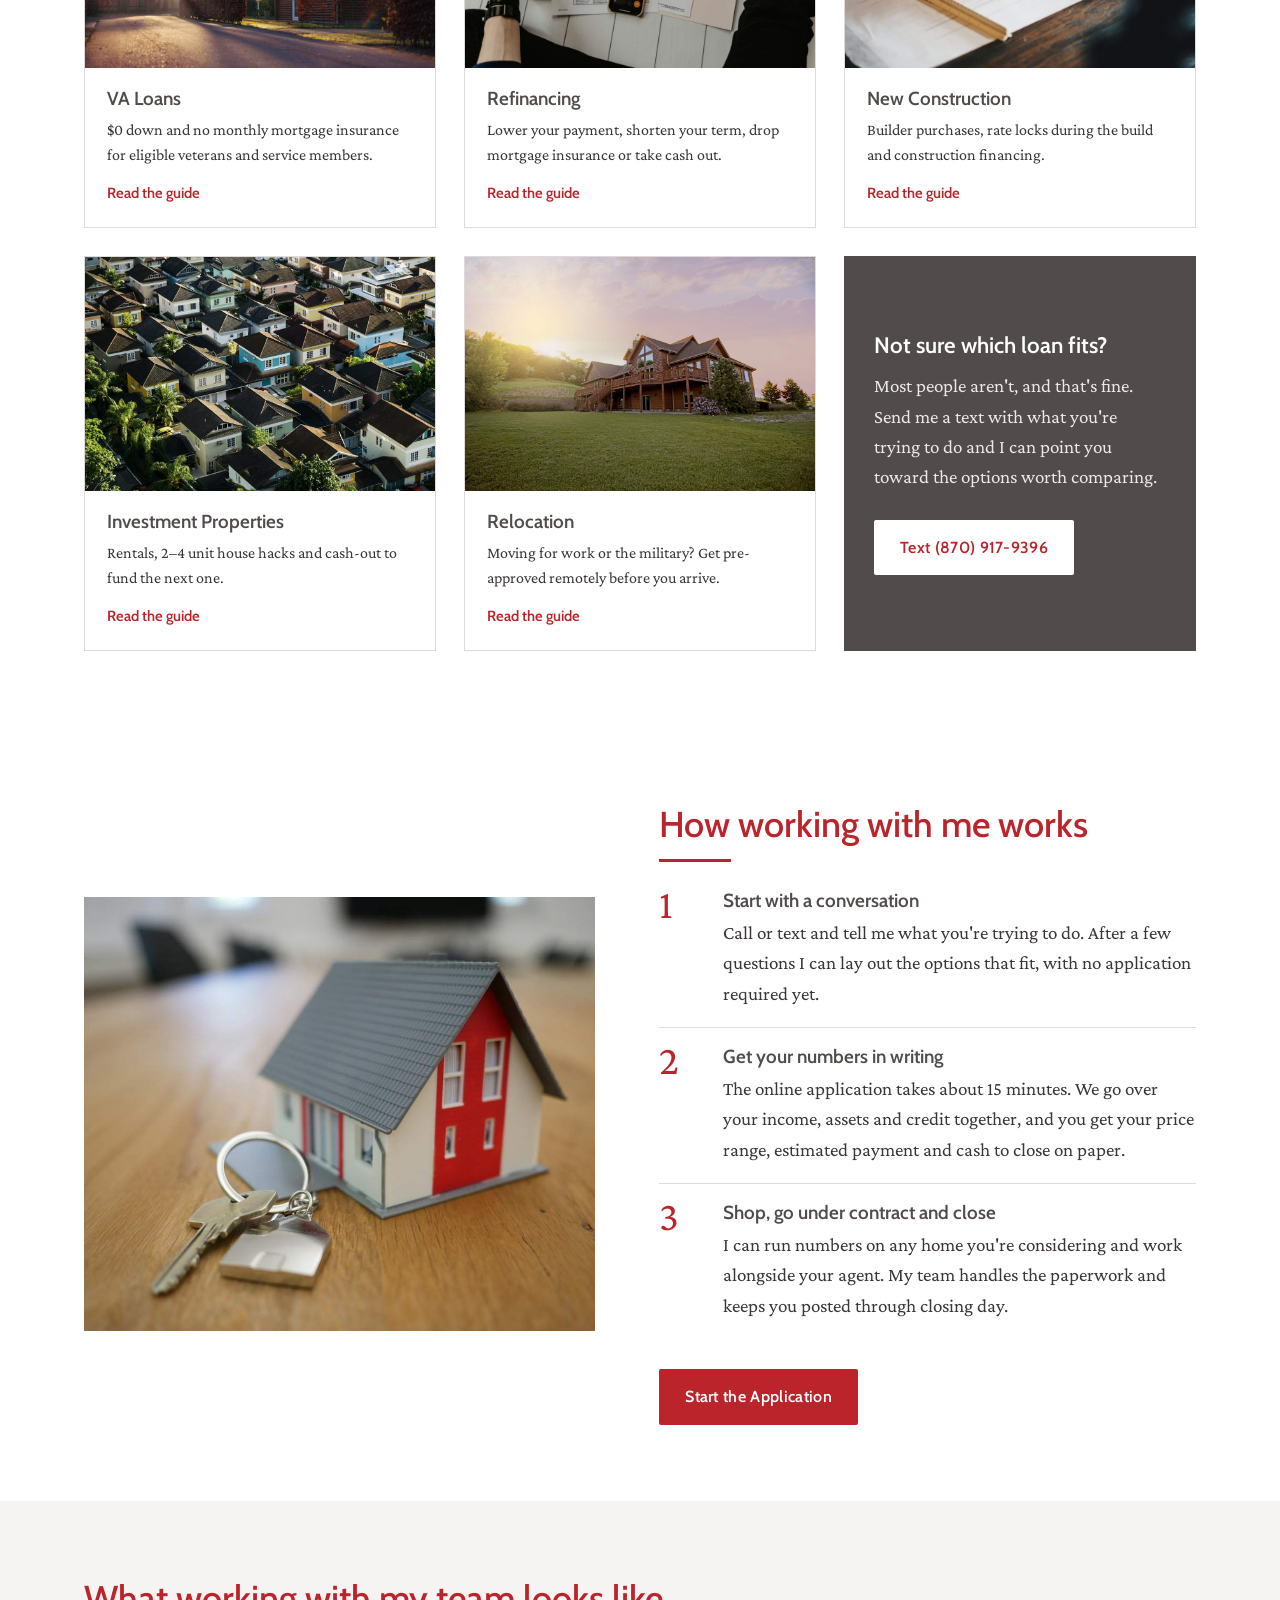
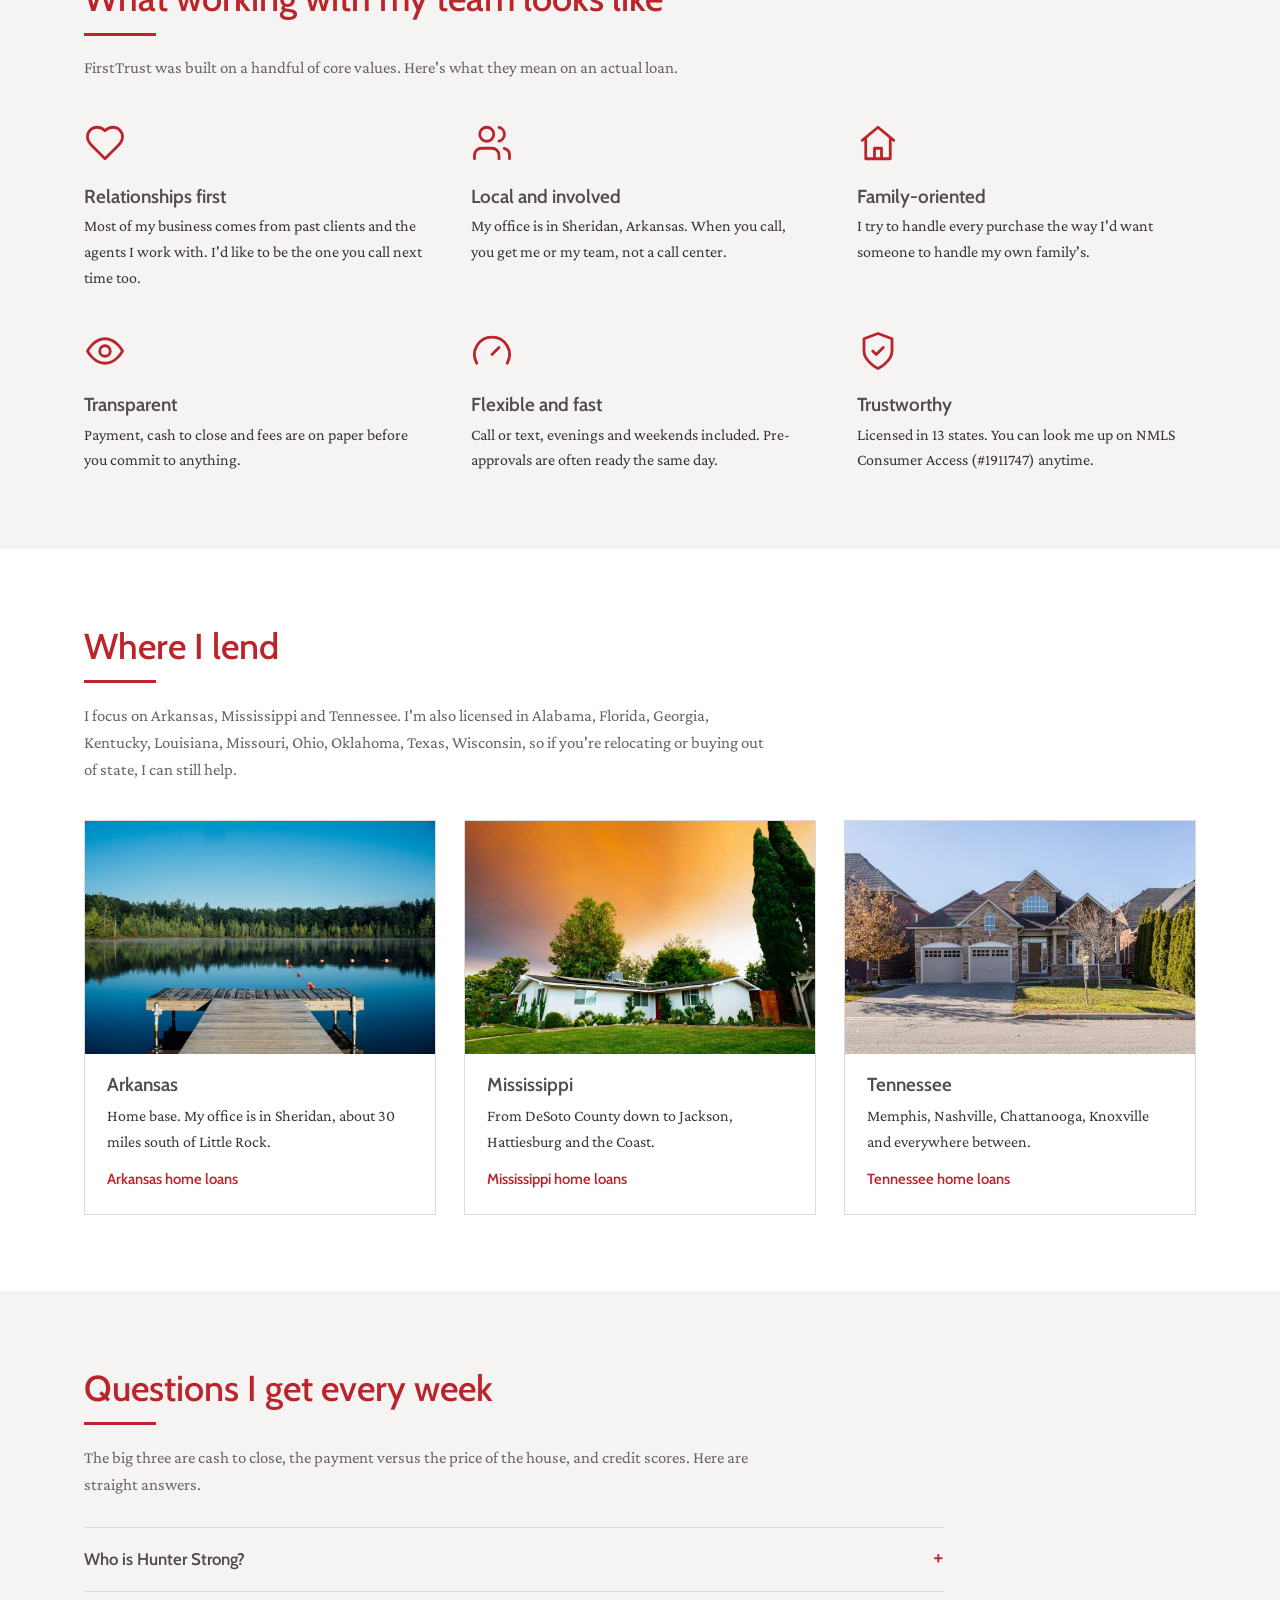
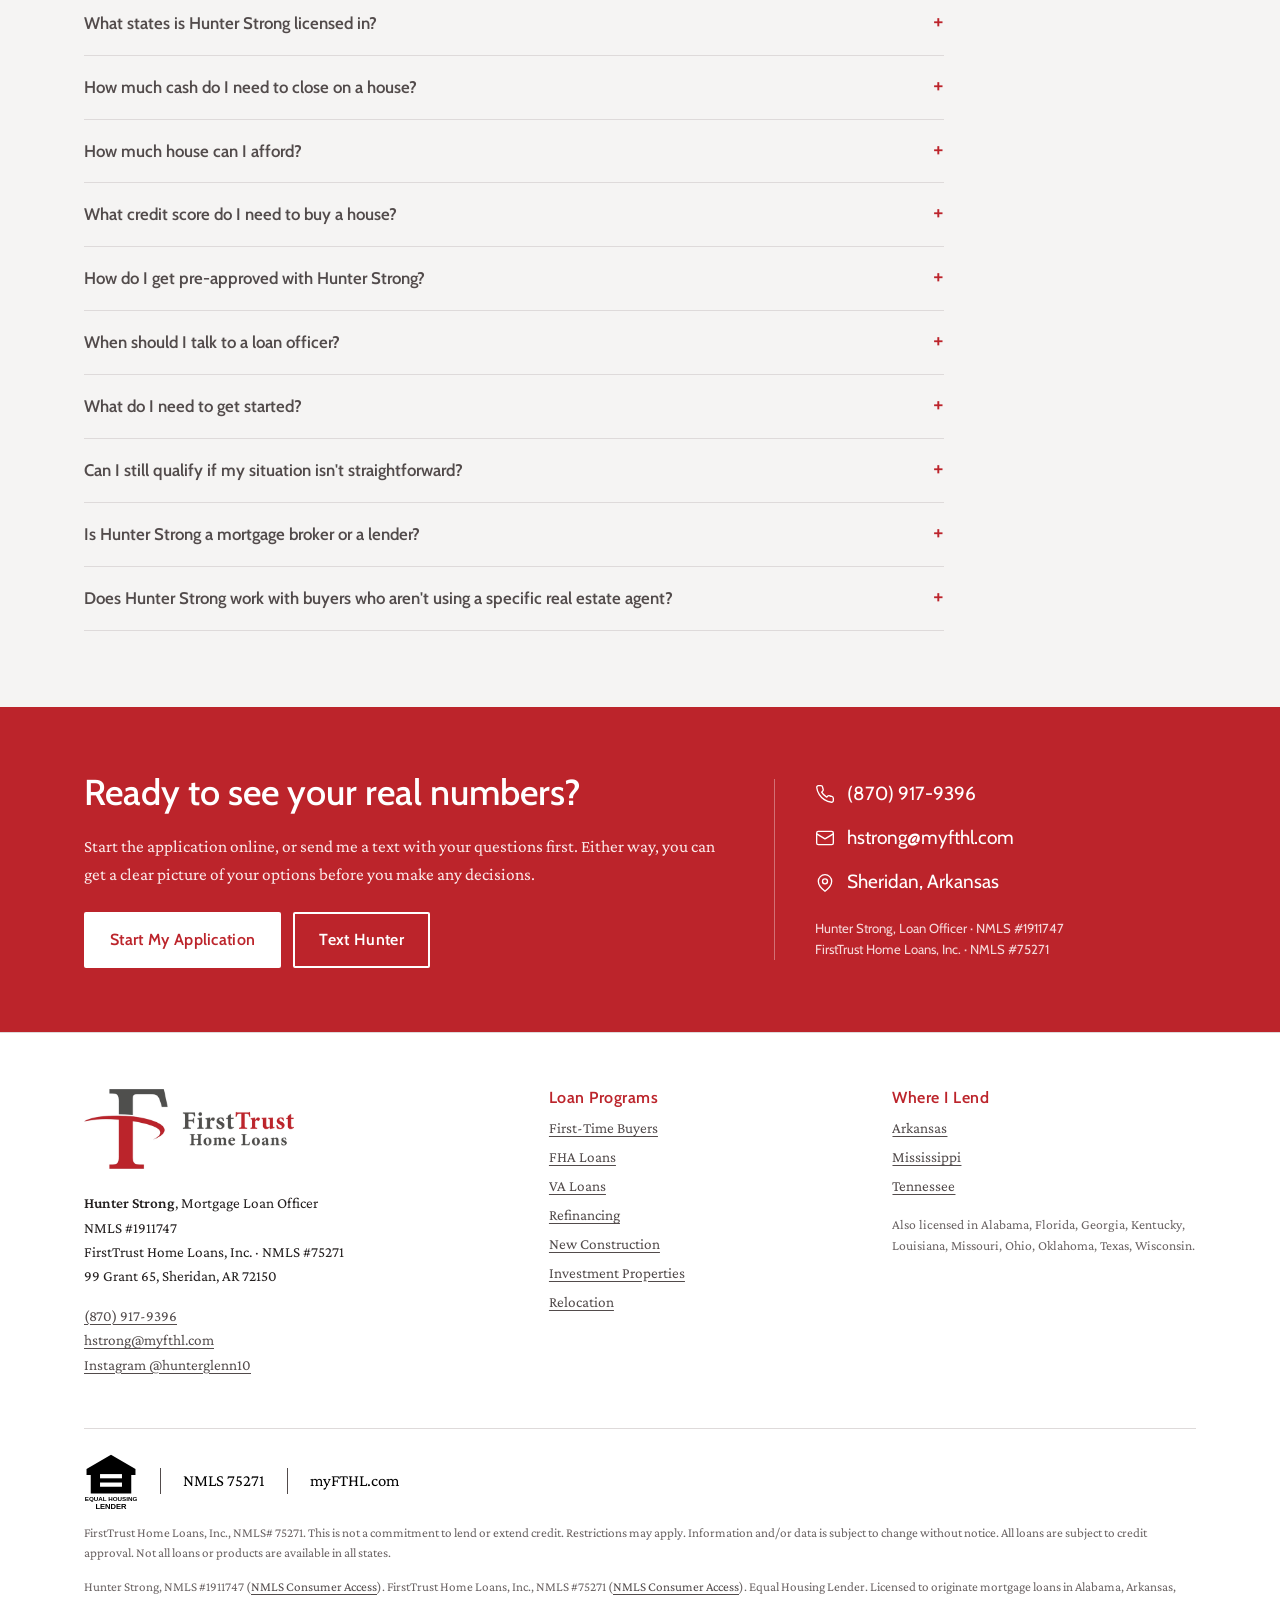
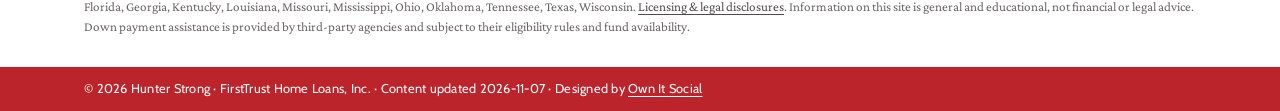
==== commit 83f9da30: "Add "Designed by Own It Social" footer credit Co-Authored-By: Claude Opus 5.5 <noreply@anthropic.com" ====
--- a/index.html
+++ b/index.html
@@ -777,7 +777,7 @@
    <p>Hunter Strong, NMLS #1911747 (<a href="https://www.nmlsconsumeraccess.org/EntityDetails.aspx/INDIVIDUAL/1911747" rel="noopener">NMLS Consumer Access</a>). FirstTrust Home Loans, Inc., NMLS #75271 (<a href="https://www.nmlsconsumeraccess.org/EntityDetails.aspx/COMPANY/75271" rel="noopener">NMLS Consumer Access</a>). Equal Housing Lender. Licensed to originate mortgage loans in Alabama, Arkansas, Florida, Georgia, Kentucky, Louisiana, Missouri, Mississippi, Ohio, Oklahoma, Tennessee, Texas, Wisconsin. <a href="https://www.firsttrusthomeloans.com/licensing-legal/" rel="noopener">Licensing &amp; legal disclosures</a>. Information on this site is general and educational, not financial or legal advice. Down payment assistance is provided by third-party agencies and subject to their eligibility rules and fund availability.</p>
   </div>
  </div>
- <div class="foot-bar"><div class="wrap">© 2026 Hunter Strong · FirstTrust Home Loans, Inc. · Content updated 2026-11-07</div></div>
+ <div class="foot-bar"><div class="wrap">© 2026 Hunter Strong · FirstTrust Home Loans, Inc. · Content updated 2026-11-07 · Designed by <a href="https://ownitsocial.com" target="_blank" rel="noopener" style="color:inherit">Own It Social</a></div></div>
 </footer>
 </body>
 </html>
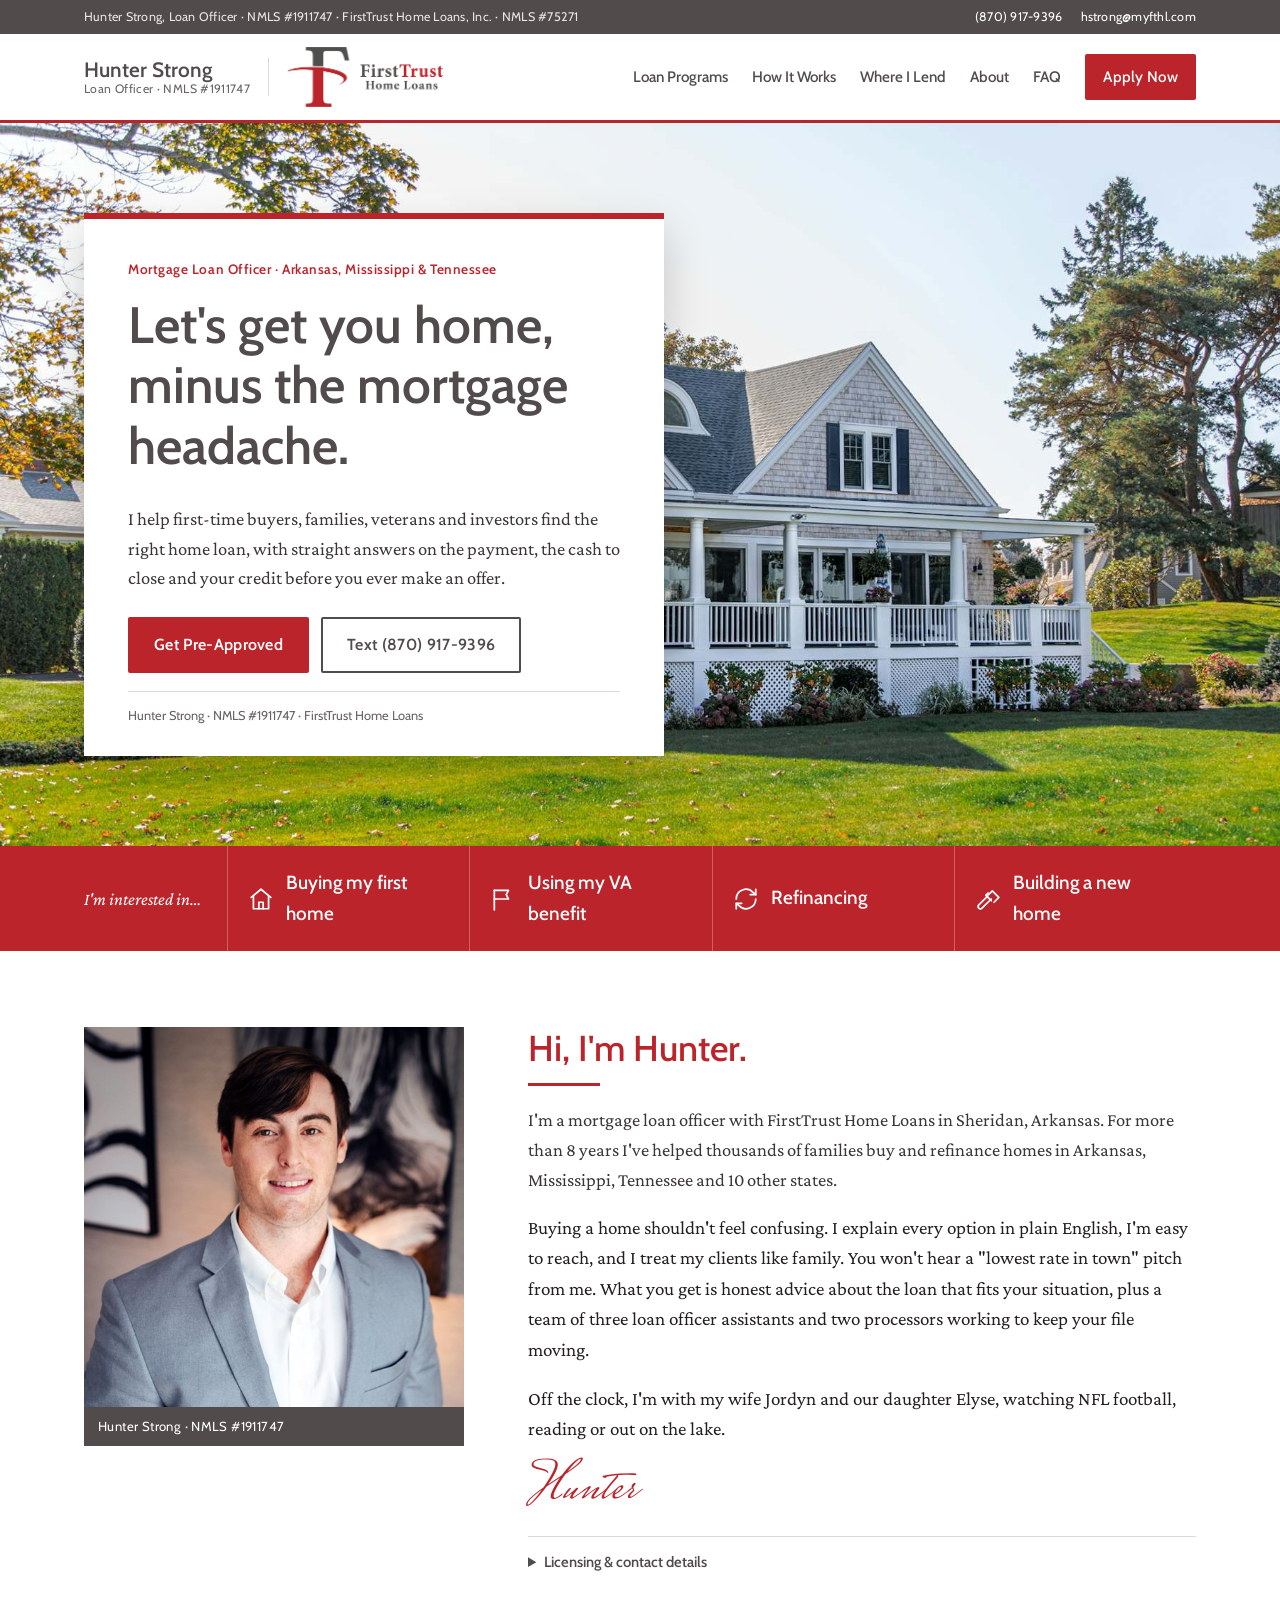
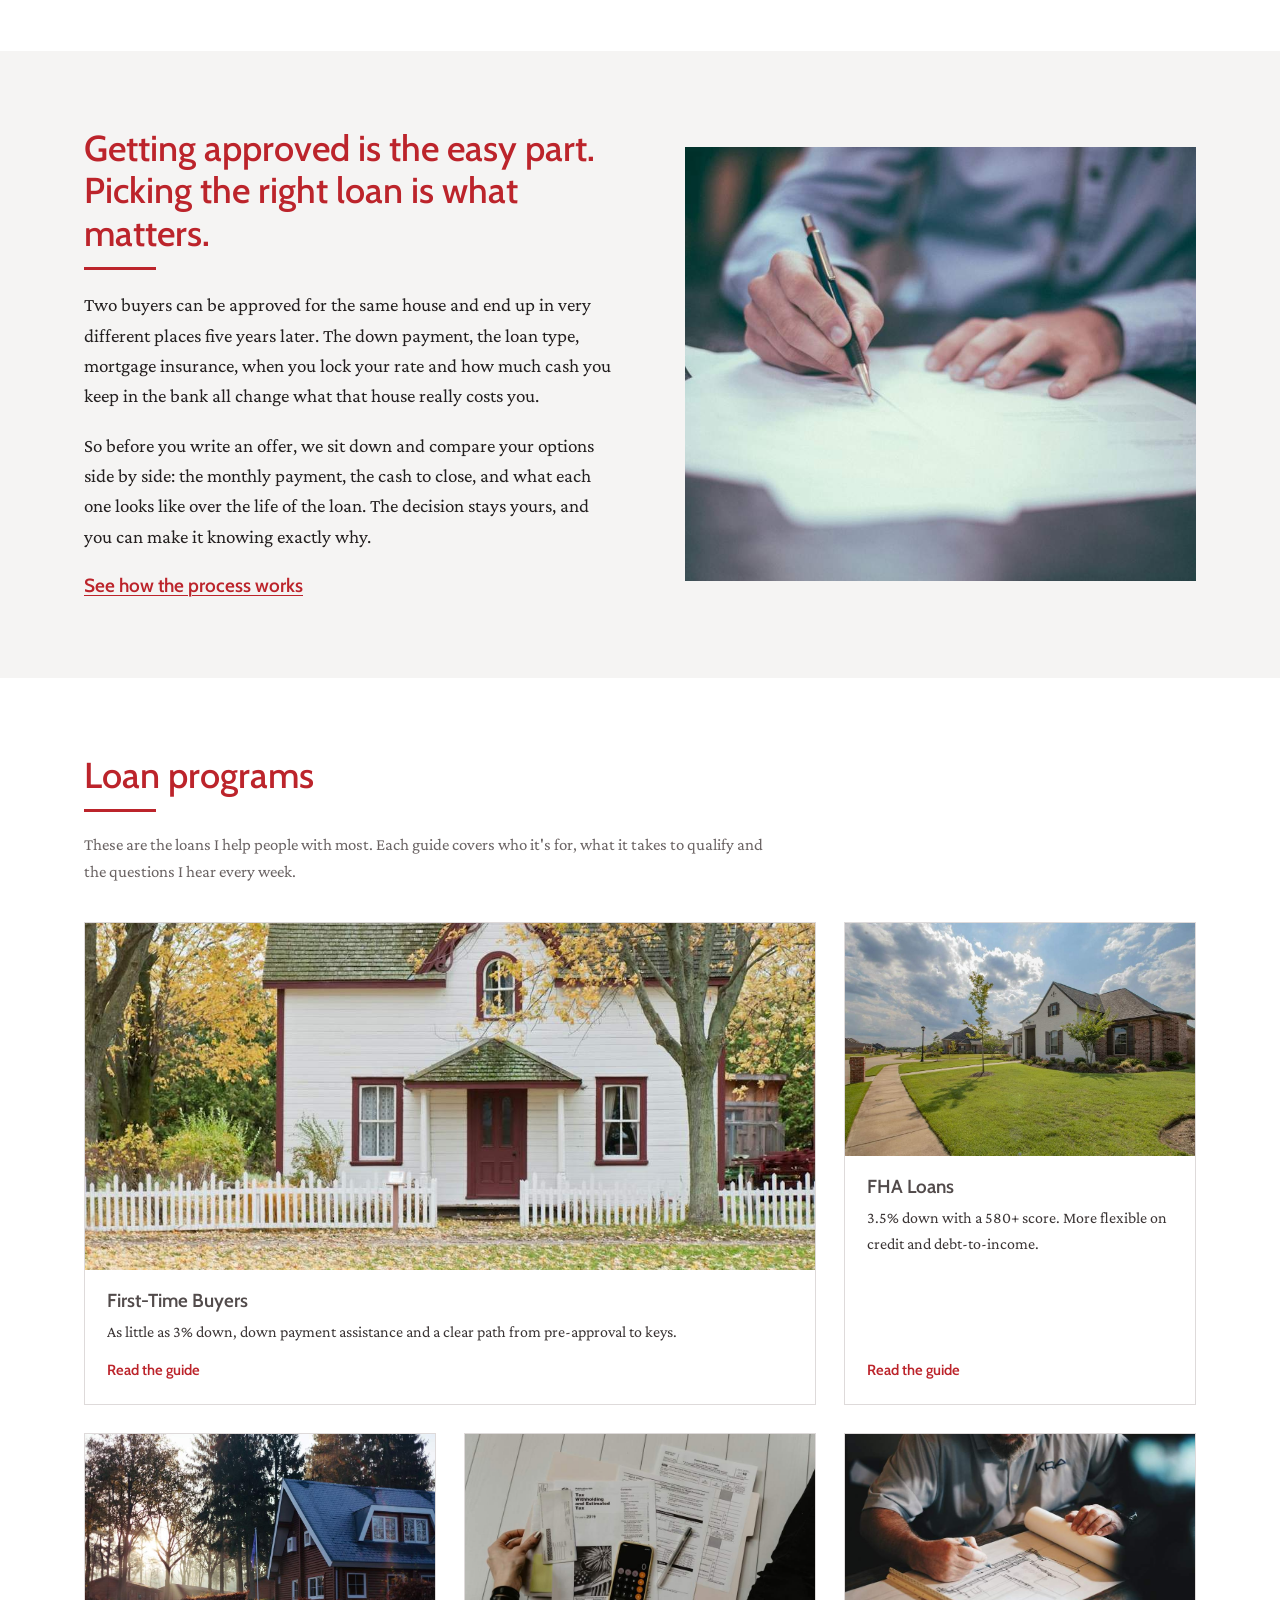
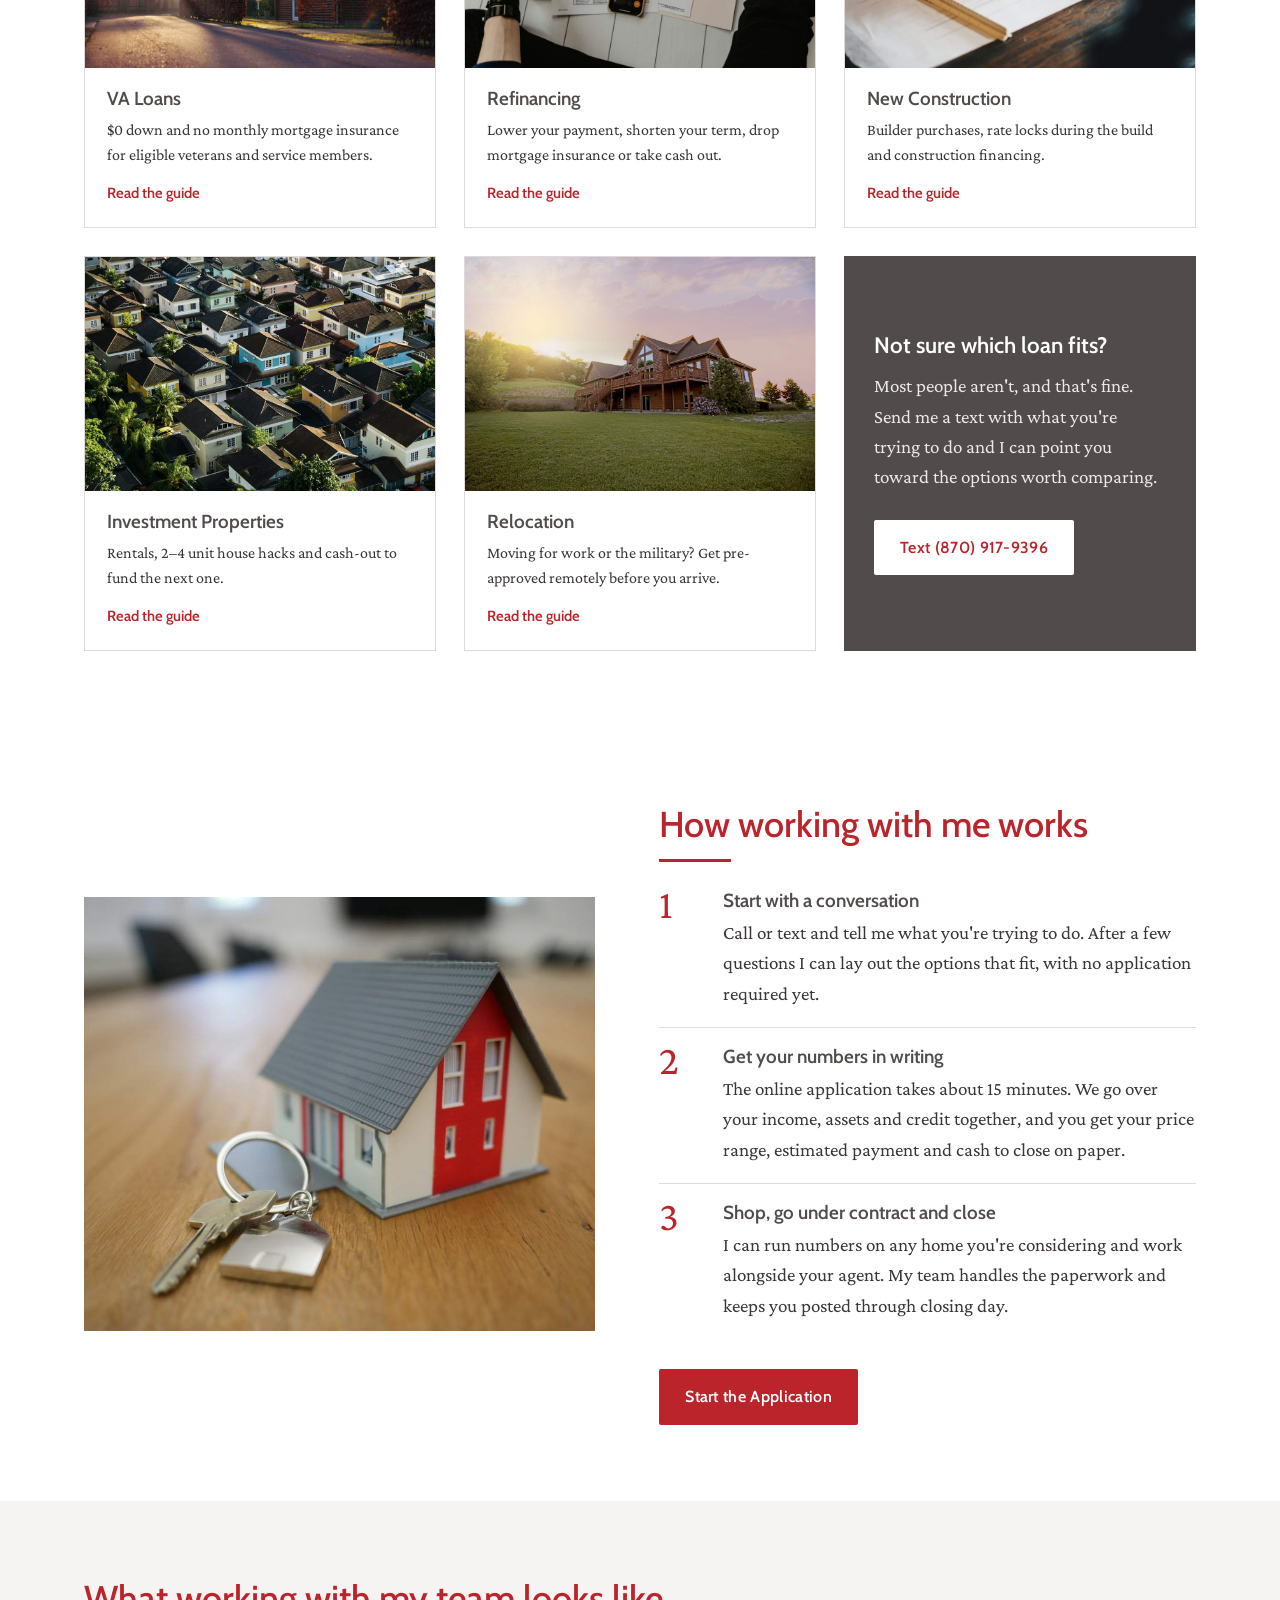
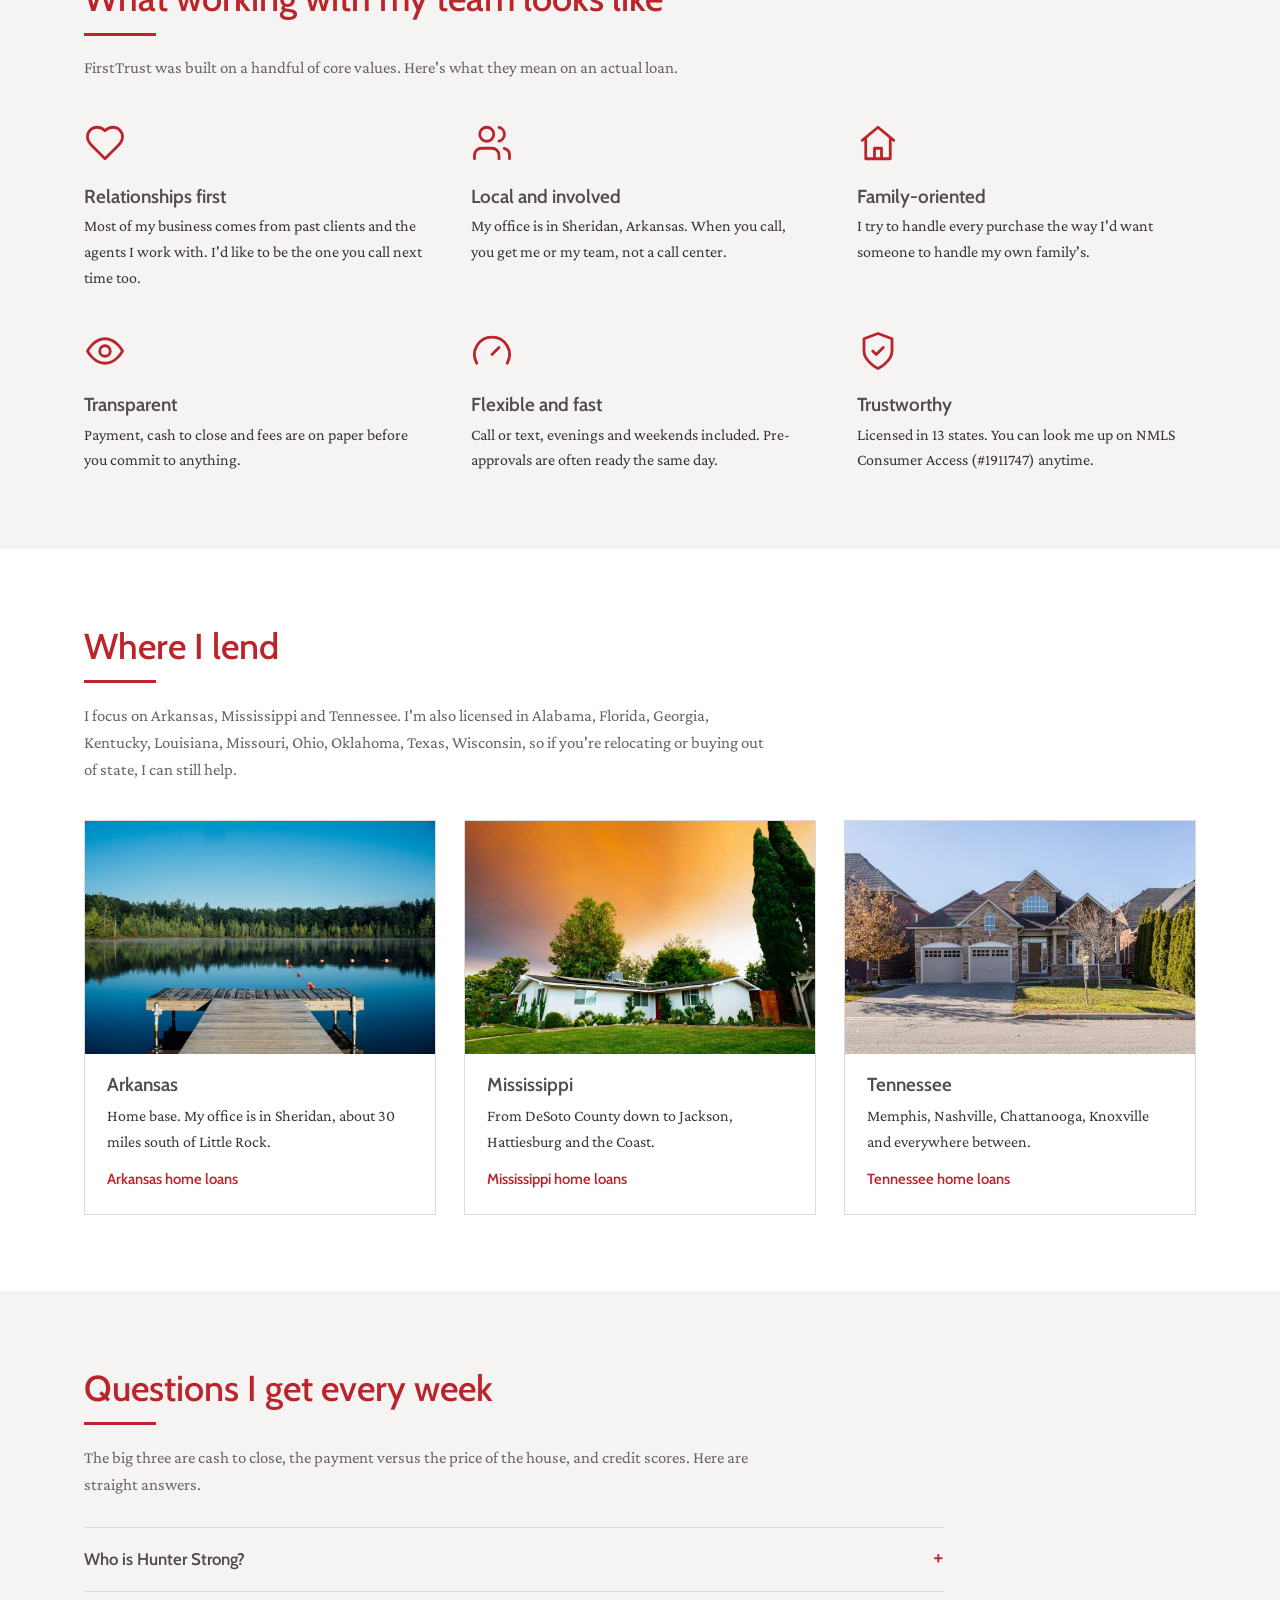
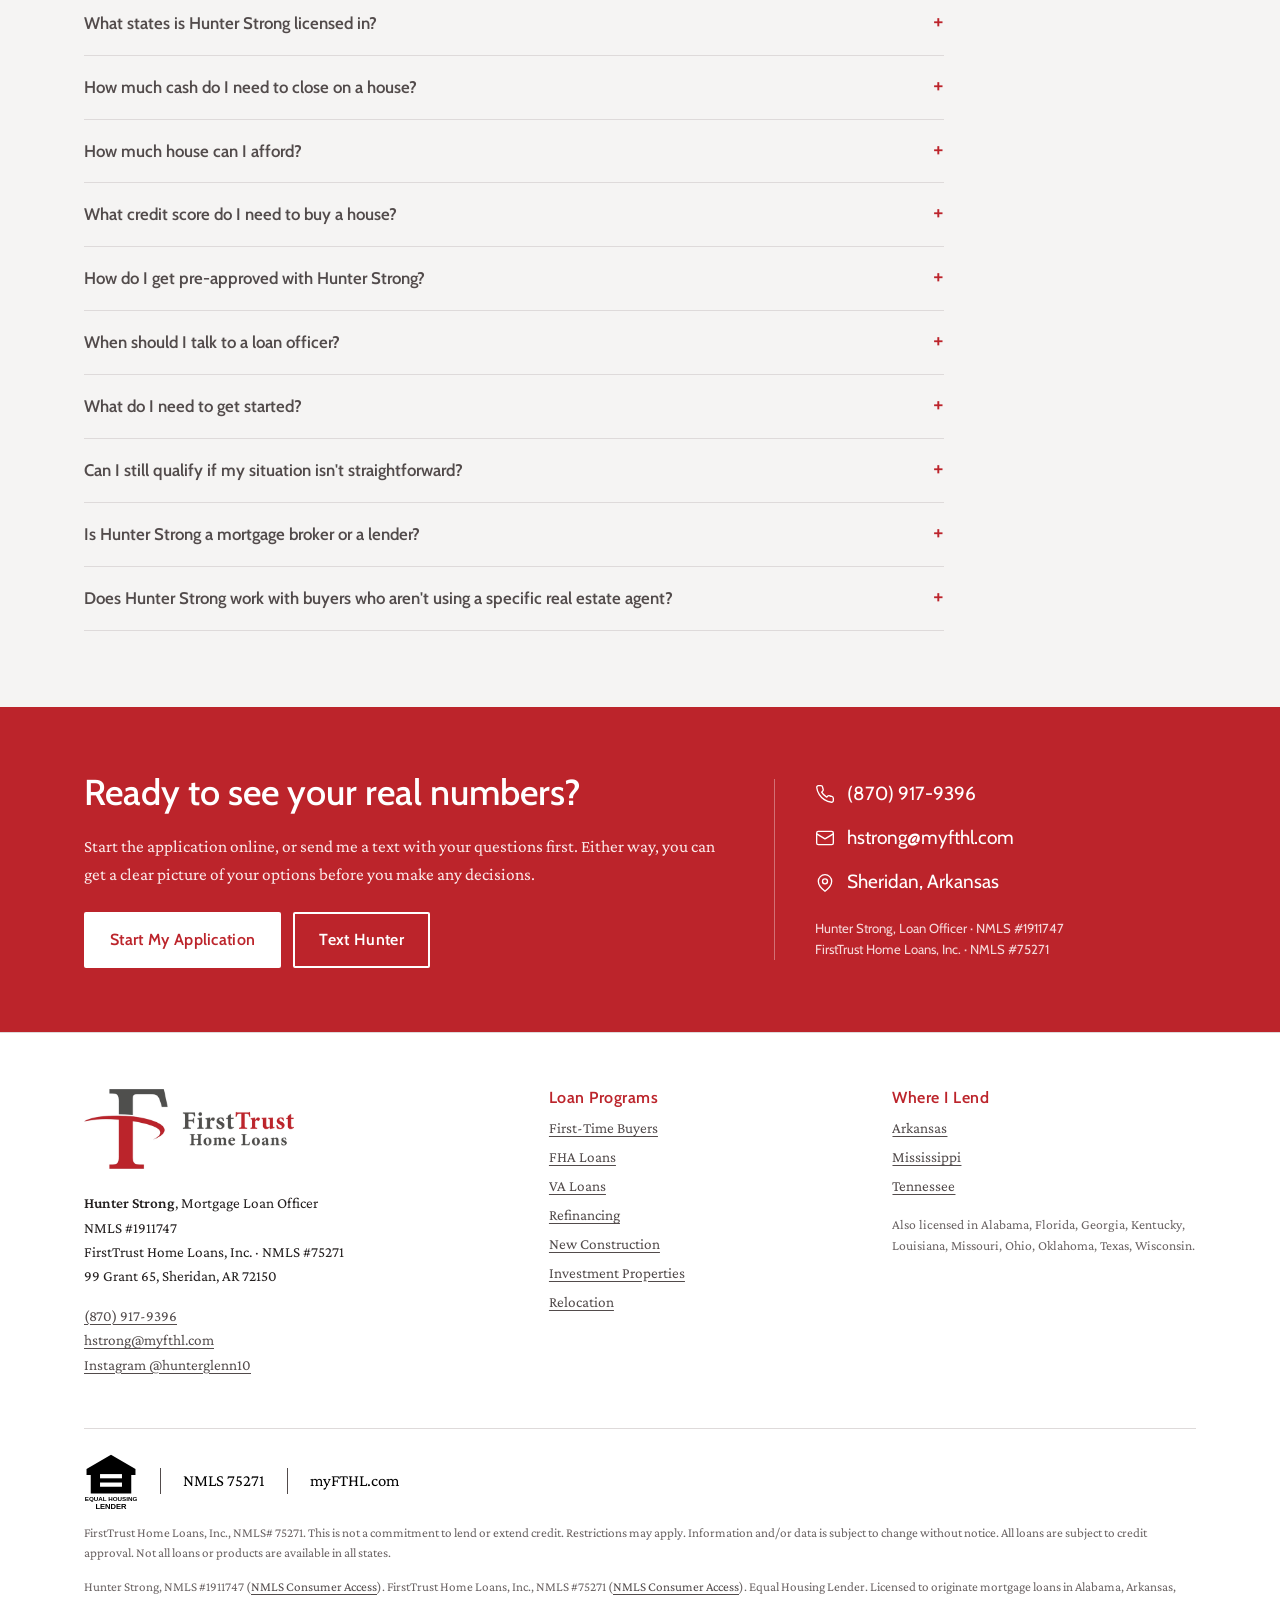
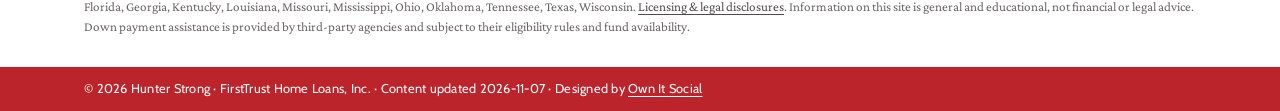
==== commit d5a4a15d: "Update About copy: helped thousands of families Co-Authored-By: Claude Opus 5.5 <noreply@anthropic.c" ====
--- a/index.html
+++ b/index.html
@@ -678,7 +678,7 @@
  </figure>
  <div class="about-copy">
   <h2>Hi, I'm Hunter.</h2>
-  <p class="lede">I'm a mortgage loan officer with FirstTrust Home Loans in Sheridan, Arkansas. For more than 8 years I've helped hundreds of families buy and refinance homes in Arkansas, Mississippi, Tennessee and 10 other states.</p>
+  <p class="lede">I'm a mortgage loan officer with FirstTrust Home Loans in Sheridan, Arkansas. For more than 8 years I've helped thousands of families buy and refinance homes in Arkansas, Mississippi, Tennessee and 10 other states.</p>
   <p>Buying a home shouldn't feel confusing. I explain every option in plain English, I'm easy to reach, and I treat my clients like family. You won't hear a "lowest rate in town" pitch from me. What you get is honest advice about the loan that fits your situation, plus a team of three loan officer assistants and two processors working to keep your file moving.</p>
   <p>Off the clock, I'm with my wife Jordyn and our daughter Elyse, watching NFL football, reading or out on the lake.</p>
   <p class="signature" aria-hidden="true">Hunter</p>
